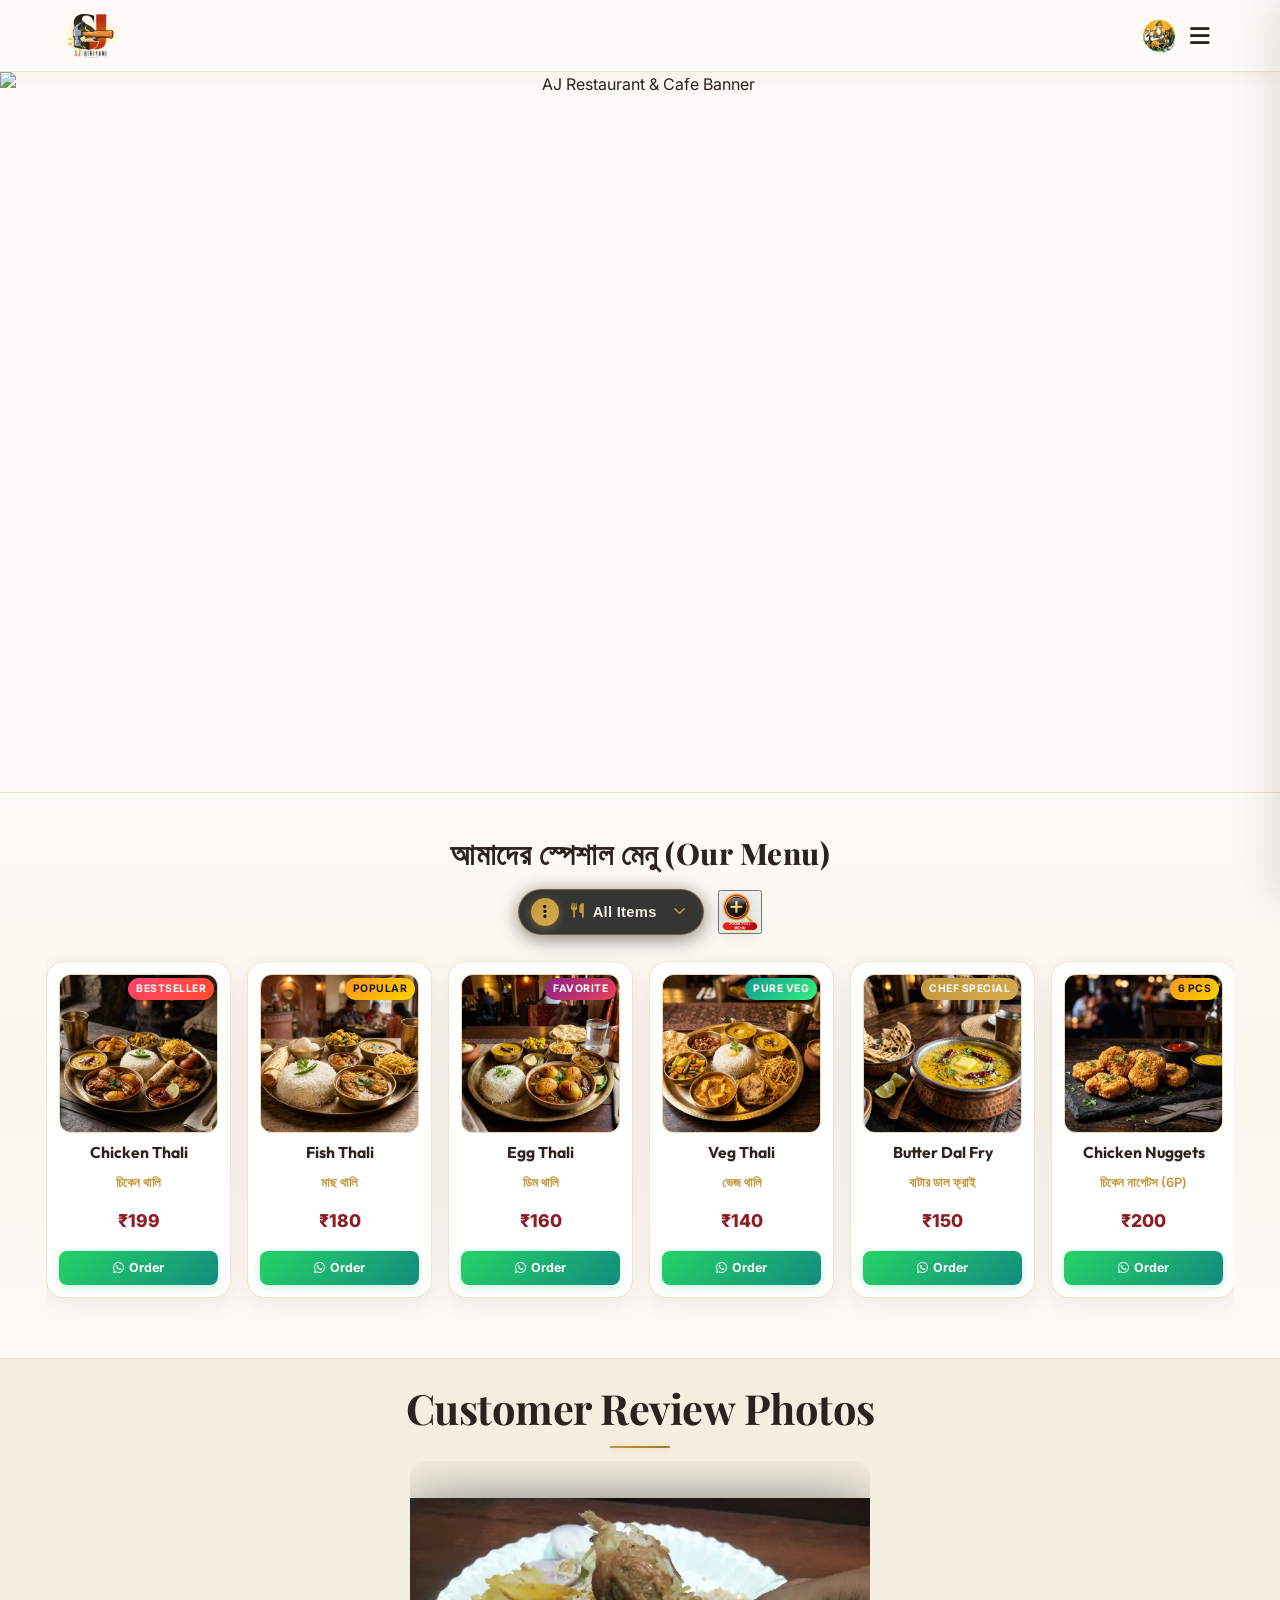
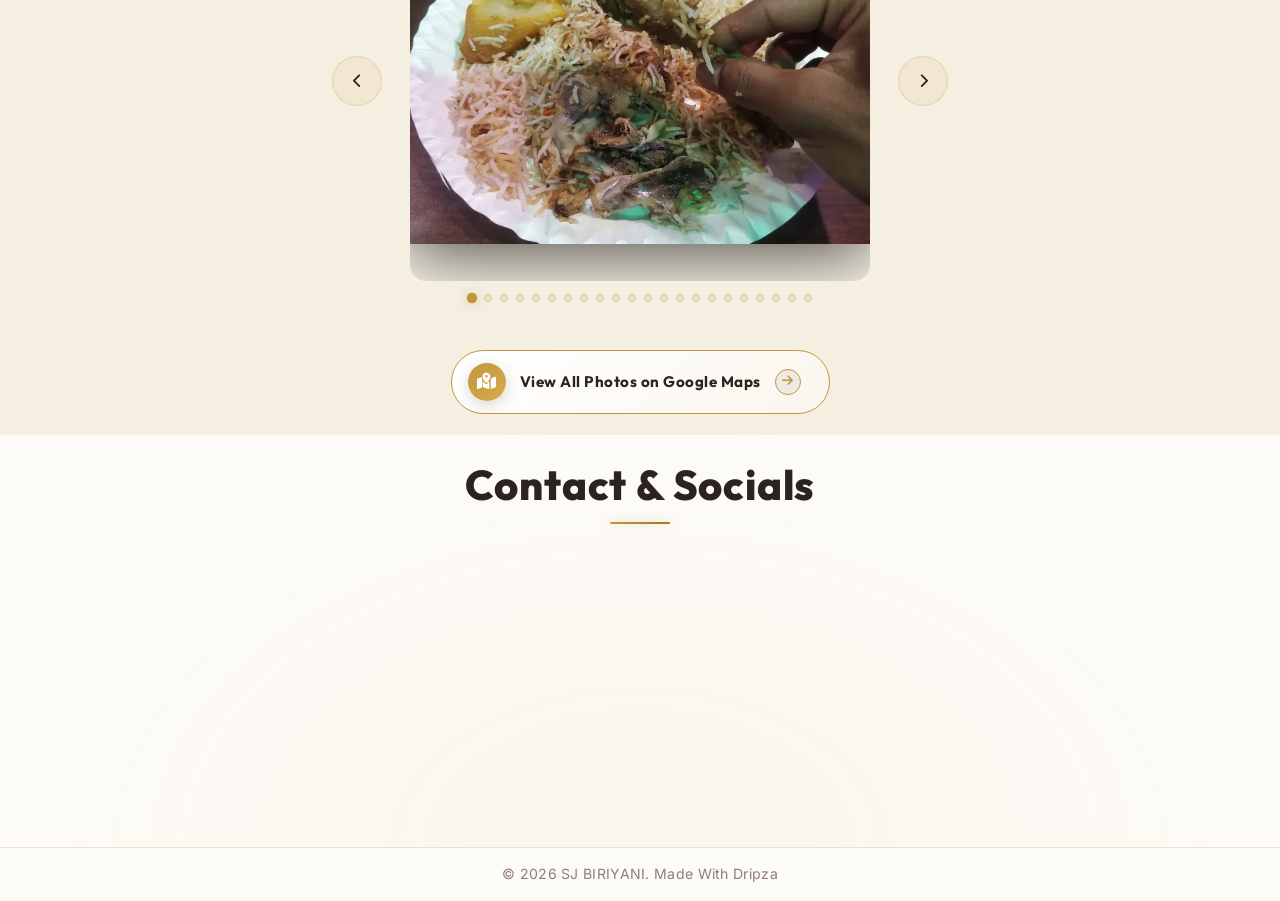
==== index.html @ 5debd591 "Add clear search button in menu popup" ====
﻿<!DOCTYPE html>
<html lang="bn">
<head>
    <meta charset="UTF-8">
    <meta name="viewport" content="width=device-width, initial-scale=1.0">
    <title>SJ BIRIYANI</title>
    <link rel="icon" type="image/png" href="assets/sj_biriyani_logo.webp">
    <link href="https://fonts.googleapis.com/css2?family=Playfair+Display:wght@400;600;700;800&family=Outfit:wght@300;400;600;800&family=Inter:wght@300;400;500;600&display=swap" rel="stylesheet">
    <link rel="stylesheet" href="https://cdnjs.cloudflare.com/ajax/libs/font-awesome/6.4.0/css/all.min.css">
    <link rel="stylesheet" href="styles.css?v=1.4">
</head>
<body class="no-scroll">
    <!-- Preloader Screen -->
    <div id="preloader">
        <div class="preloader-content">
            <h1 class="preloader-title">Welcome to <br><span class="highlight">SJ BIRIYANI</span></h1>
            <div class="preloader-loader">
                <div class="loader-bar"></div>
            </div>
        </div>
    </div>
    <!-- Navbar -->
    <nav class="navbar">
        <div class="logo-container">
            <img src="assets/sj_biriyani_logo.webp" alt="SJ BIRIYANI Logo" class="logo-brand-img">
            <div class="logo-text-wrapper">
                <span class="animated-football-header" title="Ganesh Chaturthi Special">
                    <img src="assets/ganesh_run_icon.webp" alt="Ganesh Run Icon" style="object-fit: contain; filter: drop-shadow(0 0 5px rgba(255, 215, 0, 0.6));">
                </span>
                <span class="logo-text">SJ BIRIYANI</span>
            </div>
        </div>
        <span class="rath-yatra-header-text">শুভ বিশ্বকর্মা পূজা!</span>
        <ul class="nav-links">
            <li><a href="#home">Home</a></li>
            <li><a href="#menu">Menu</a></li>
            <li><a href="#reviews">Reviews</a></li>
            <li><a href="#contact">Contact</a></li>
        </ul>
        <div class="navbar-actions">
            <!-- Rakhi Purnima Button for Poster -->
            <button class="fifa-btn" id="open-promo-modal-direct-btn" title="Show Ganesh Chaturthi Special Poster">
                <div class="fifa-container">
                    <div class="fifa-magic-ring"></div>
                    <img src="assets/ganesh_icon.webp" alt="Ganesh Special" class="fifa-svg" style="object-fit: contain;">
                </div>
            </button>
            
            <div class="hamburger">
                <i class="fas fa-bars"></i>
            </div>
        </div>
    </nav>

    <!-- Hero Section -->
    <section id="home" class="hero">
        <div class="hero-bg banner-box">
            <img src="assets/aj_restaurant_banner_1.webp" alt="AJ Restaurant & Cafe Banner" class="active">
            <img src="assets/sj_biriyani_banner.webp" alt="SJ BIRIYANI Banner">
            <div class="overlay"></div>
        </div>
        <!-- Click/Hover Zones for Banner Control -->
        <div class="hero-nav-zone left-zone" title="Previous Image"></div>
        <div class="hero-nav-zone right-zone" title="Next Image"></div>
    </section>

                <!-- Digital Restaurant Menu Section -->
    <section id="menu" class="main-menu-section">
        <div class="menu-header-wrapper">
            <div class="menu-eyebrow-container">
                <span class="menu-eyebrow">আমাদের স্পেশাল মেনু (Our Menu)</span>
            </div>
        </div>

        <!-- Menu Category Filter Tabs -->
                <!-- Menu Category Filter Dropdown (Three-Dot Filter Menu) -->
        <!-- Menu Filter and Zoom Controls Row -->
        <div class="menu-filter-controls-row">
            <div class="menu-filter-dropdown-wrapper" id="main-menu-filter-dropdown-wrapper">
            <button type="button" class="menu-filter-dots-btn" id="main-menu-filter-dots-btn" aria-expanded="false" aria-haspopup="true" title="Filter Menu">
                <span class="three-dots-icon-box">
                    <i class="fas fa-ellipsis-v"></i>
                </span>
                <span class="current-filter-label" id="main-current-filter-label">
                    <i class="fas fa-utensils"></i>
                    <span>All Items</span>
                </span>
                <i class="fas fa-chevron-down filter-dropdown-arrow"></i>
            </button>

            <!-- Dropdown List of Category Filter Options -->
            <div class="menu-filter-dropdown-menu" id="main-menu-filter-dropdown-menu">
                <div class="menu-filter-dropdown-header">
                    <span><i class="fas fa-filter"></i> Filter Category</span>
                </div>
                <div class="menu-filter-dropdown-list">
                    <button type="button" class="menu-tab-btn active" data-category="all">
                        <span class="tab-btn-content">
                            <i class="fas fa-utensils tab-icon"></i>
                            <span class="tab-title">All Items</span>
                        </span>
                        <i class="fas fa-check active-indicator-icon"></i>
                    </button>
                    <button type="button" class="menu-tab-btn" data-category="thali">
                        <span class="tab-btn-content">
                            <i class="fas fa-bowl-rice tab-icon"></i>
                            <span class="tab-title">Bengali Thali</span>
                        </span>
                        <i class="fas fa-check active-indicator-icon"></i>
                    </button>
                    <button type="button" class="menu-tab-btn" data-category="snacks">
                        <span class="tab-btn-content">
                            <i class="fas fa-burger tab-icon"></i>
                            <span class="tab-title">Breakfast & Snacks</span>
                        </span>
                        <i class="fas fa-check active-indicator-icon"></i>
                    </button>
                    <button type="button" class="menu-tab-btn" data-category="beverages">
                        <span class="tab-btn-content">
                            <i class="fas fa-mug-hot tab-icon"></i>
                            <span class="tab-title">Tea & Coffee</span>
                        </span>
                        <i class="fas fa-check active-indicator-icon"></i>
                    </button>
                    <button type="button" class="menu-tab-btn" data-category="extras">
                        <span class="tab-btn-content">
                            <i class="fas fa-plate-wheat tab-icon"></i>
                            <span class="tab-title">Sides & Extras</span>
                        </span>
                        <i class="fas fa-check active-indicator-icon"></i>
                    </button>
                </div>
            </div>
        </div>

            <!-- Zoom Full Menu Button on Right Side of Filter -->
            <button type="button" class="menu-zoom-img-btn" id="open-full-menu-modal-btn" title="Open Complete Menu Card (সম্পূর্ণ মেনু)">
                    <img src="assets/zoom_full_menu_icon.webp" alt="Zoom Full Menu" class="zoom-full-menu-img">
                </button>
        </div>
        

        <!-- Menu Cards Horizontal Side-Scroll Wrapper -->
        <div class="main-menu-scroll-wrapper">
            <div class="main-menu-scroll-track" id="main-restaurant-menu-scroll">
                
                <!-- 1. Chicken Thali -->
                <div class="food-menu-card" data-category="thali">
                    <div class="food-card-badge bestseller">Bestseller</div>
                    <div class="food-card-img-box">
                        <img src="assets/menu_chicken_thali.webp" alt="Chicken Thali" loading="lazy">
                    </div>
                    <div class="food-card-body">
                        <h3 class="food-title">Chicken Thali</h3>
                        <span class="bengali-title">চিকেন থালি</span>
                        <span class="food-price">₹199</span>
                        <a href="https://wa.me/916295614994?text=Hi%20SJ%20BIRIYANI,%20I%20want%20to%20order%20Chicken%20Thali%20(₹199)" target="_blank" class="food-order-btn">
                            <i class="fab fa-whatsapp"></i> Order
                        </a>
                    </div>
                </div>

                <!-- 2. Fish Thali -->
                <div class="food-menu-card" data-category="thali">
                    <div class="food-card-badge popular">Popular</div>
                    <div class="food-card-img-box">
                        <img src="assets/menu_fish_thali.webp" alt="Fish Thali" loading="lazy">
                    </div>
                    <div class="food-card-body">
                        <h3 class="food-title">Fish Thali</h3>
                        <span class="bengali-title">মাছ থালি</span>
                        <span class="food-price">₹180</span>
                        <a href="https://wa.me/916295614994?text=Hi%20SJ%20BIRIYANI,%20I%20want%20to%20order%20Fish%20Thali%20(₹180)" target="_blank" class="food-order-btn">
                            <i class="fab fa-whatsapp"></i> Order
                        </a>
                    </div>
                </div>

                <!-- 3. Egg Thali -->
                <div class="food-menu-card" data-category="thali">
                    <div class="food-card-badge special">Favorite</div>
                    <div class="food-card-img-box">
                        <img src="assets/menu_egg_thali.webp" alt="Egg Thali" loading="lazy">
                    </div>
                    <div class="food-card-body">
                        <h3 class="food-title">Egg Thali</h3>
                        <span class="bengali-title">ডিম থালি</span>
                        <span class="food-price">₹160</span>
                        <a href="https://wa.me/916295614994?text=Hi%20SJ%20BIRIYANI,%20I%20want%20to%20order%20Egg%20Thali%20(₹160)" target="_blank" class="food-order-btn">
                            <i class="fab fa-whatsapp"></i> Order
                        </a>
                    </div>
                </div>

                <!-- 4. Veg Thali -->
                <div class="food-menu-card" data-category="thali">
                    <div class="food-card-badge pure-veg">Pure Veg</div>
                    <div class="food-card-img-box">
                        <img src="assets/menu_veg_thali.webp" alt="Veg Thali" loading="lazy">
                    </div>
                    <div class="food-card-body">
                        <h3 class="food-title">Veg Thali</h3>
                        <span class="bengali-title">ভেজ থালি</span>
                        <span class="food-price">₹140</span>
                        <a href="https://wa.me/916295614994?text=Hi%20SJ%20BIRIYANI,%20I%20want%20to%20order%20Veg%20Thali%20(₹140)" target="_blank" class="food-order-btn">
                            <i class="fab fa-whatsapp"></i> Order
                        </a>
                    </div>
                </div>

                <!-- 5. Butter Dal Fry -->
                <div class="food-menu-card" data-category="extras">
                    <div class="food-card-badge chef">Chef Special</div>
                    <div class="food-card-img-box">
                        <img src="assets/menu_butter_dal_fry.webp" alt="Butter Dal Fry" loading="lazy">
                    </div>
                    <div class="food-card-body">
                        <h3 class="food-title">Butter Dal Fry</h3>
                        <span class="bengali-title">বাটার ডাল ফ্রাই</span>
                        <span class="food-price">₹150</span>
                        <a href="https://wa.me/916295614994?text=Hi%20SJ%20BIRIYANI,%20I%20want%20to%20order%20Butter%20Dal%20Fry%20(₹150)" target="_blank" class="food-order-btn">
                            <i class="fab fa-whatsapp"></i> Order
                        </a>
                    </div>
                </div>

                <!-- 6. Chicken Nuggets -->
                <div class="food-menu-card" data-category="snacks">
                    <div class="food-card-badge popular">6 Pcs</div>
                    <div class="food-card-img-box">
                        <img src="assets/menu_chicken_nuggets.webp" alt="Chicken Nuggets" loading="lazy">
                    </div>
                    <div class="food-card-body">
                        <h3 class="food-title">Chicken Nuggets</h3>
                        <span class="bengali-title">চিকেন নাগেটস (6P)</span>
                        <span class="food-price">₹200</span>
                        <a href="https://wa.me/916295614994?text=Hi%20SJ%20BIRIYANI,%20I%20want%20to%20order%20Chicken%20Nuggets%20(₹200)" target="_blank" class="food-order-btn">
                            <i class="fab fa-whatsapp"></i> Order
                        </a>
                    </div>
                </div>

                <!-- 7. Aloo Tikki -->
                <div class="food-menu-card" data-category="snacks">
                    <div class="food-card-badge pure-veg">Big Size</div>
                    <div class="food-card-img-box">
                        <img src="assets/menu_aloo_tikki.webp" alt="Aloo Tikki Big Size" loading="lazy">
                    </div>
                    <div class="food-card-body">
                        <h3 class="food-title">Aloo Tikki 6P</h3>
                        <span class="bengali-title">আলু টিক্কি (6P)</span>
                        <span class="food-price">₹180</span>
                        <a href="https://wa.me/916295614994?text=Hi%20SJ%20BIRIYANI,%20I%20want%20to%20order%20Aloo%20Tikki%20(₹180)" target="_blank" class="food-order-btn">
                            <i class="fab fa-whatsapp"></i> Order
                        </a>
                    </div>
                </div>

                <!-- 8. Egg Maggie -->
                <div class="food-menu-card" data-category="snacks">
                    <div class="food-card-badge popular">Hot</div>
                    <div class="food-card-img-box">
                        <img src="assets/menu_egg_maggie.webp" alt="Egg Maggie" loading="lazy">
                    </div>
                    <div class="food-card-body">
                        <h3 class="food-title">Egg Maggie</h3>
                        <span class="bengali-title">এগ ম্যাগি</span>
                        <span class="food-price">₹80</span>
                        <a href="https://wa.me/916295614994?text=Hi%20SJ%20BIRIYANI,%20I%20want%20to%20order%20Egg%20Maggie%20(₹80)" target="_blank" class="food-order-btn">
                            <i class="fab fa-whatsapp"></i> Order
                        </a>
                    </div>
                </div>

                <!-- 9. Veg Maggie -->
                <div class="food-menu-card" data-category="snacks">
                    <div class="food-card-badge pure-veg">Veg</div>
                    <div class="food-card-img-box">
                        <img src="assets/menu_egg_maggie.webp" alt="Veg Maggie" loading="lazy">
                    </div>
                    <div class="food-card-body">
                        <h3 class="food-title">Veg Maggie</h3>
                        <span class="bengali-title">ভেজ ম্যাগি</span>
                        <span class="food-price">₹60</span>
                        <a href="https://wa.me/916295614994?text=Hi%20SJ%20BIRIYANI,%20I%20want%20to%20order%20Veg%20Maggie%20(₹60)" target="_blank" class="food-order-btn">
                            <i class="fab fa-whatsapp"></i> Order
                        </a>
                    </div>
                </div>

                <!-- 10. Bread Omelette -->
                <div class="food-menu-card" data-category="snacks">
                    <div class="food-card-badge special">Breakfast</div>
                    <div class="food-card-img-box">
                        <img src="assets/menu6.webp" alt="Bread Omelette Jam Butter" loading="lazy">
                    </div>
                    <div class="food-card-body">
                        <h3 class="food-title">Bread Omelette</h3>
                        <span class="bengali-title">ব্রেড ওমলেট / জ্যাম</span>
                        <span class="food-price">₹60</span>
                        <a href="https://wa.me/916295614994?text=Hi%20SJ%20BIRIYANI,%20I%20want%20to%20order%20Bread%20Omelette%20(₹60)" target="_blank" class="food-order-btn">
                            <i class="fab fa-whatsapp"></i> Order
                        </a>
                    </div>
                </div>

                <!-- 11. Chai & Coffee -->
                <div class="food-menu-card" data-category="beverages">
                    <div class="food-card-badge special">Hot</div>
                    <div class="food-card-img-box">
                        <img src="assets/menu_tea_coffee.webp" alt="Coffee" loading="lazy">
                    </div>
                    <div class="food-card-body">
                        <h3 class="food-title">Milk / Black Coffee</h3>
                        <span class="bengali-title">কফি (Min 2 Cup)</span>
                        <span class="food-price">₹50</span>
                        <a href="https://wa.me/916295614994?text=Hi%20SJ%20BIRIYANI,%20I%20want%20to%20order%20Coffee" target="_blank" class="food-order-btn">
                            <i class="fab fa-whatsapp"></i> Order
                        </a>
                    </div>
                </div>

                <!-- 12. Milk / Black Tea -->
                <div class="food-menu-card" data-category="beverages">
                    <div class="food-card-badge bestseller">Chai</div>
                    <div class="food-card-img-box">
                        <img src="assets/menu_tea_coffee.webp" alt="Tea" loading="lazy">
                    </div>
                    <div class="food-card-body">
                        <h3 class="food-title">Black / Milk Tea</h3>
                        <span class="bengali-title">চা (Min 2 Cup)</span>
                        <span class="food-price">₹25</span>
                        <a href="https://wa.me/916295614994?text=Hi%20SJ%20BIRIYANI,%20I%20want%20to%20order%20Tea" target="_blank" class="food-order-btn">
                            <i class="fab fa-whatsapp"></i> Order
                        </a>
                    </div>
                </div>

                <!-- 13. Green Tea -->
                <div class="food-menu-card" data-category="beverages">
                    <div class="food-card-badge pure-veg">Healthy</div>
                    <div class="food-card-img-box">
                        <img src="assets/menu_tea_coffee.webp" alt="Green Tea" loading="lazy">
                    </div>
                    <div class="food-card-body">
                        <h3 class="food-title">Green Tea</h3>
                        <span class="bengali-title">গ্রিন টি (Min 2 Cup)</span>
                        <span class="food-price">₹40</span>
                        <a href="https://wa.me/916295614994?text=Hi%20SJ%20BIRIYANI,%20I%20want%20to%20order%20Green%20Tea" target="_blank" class="food-order-btn">
                            <i class="fab fa-whatsapp"></i> Order
                        </a>
                    </div>
                </div>

                <!-- 14. Extra Chicken 4P -->
                <div class="food-menu-card" data-category="extras">
                    <div class="food-card-badge popular">4 Pcs</div>
                    <div class="food-card-img-box">
                        <img src="assets/menu_chicken_thali.webp" alt="Extra Chicken" loading="lazy">
                    </div>
                    <div class="food-card-body">
                        <h3 class="food-title">Extra Chicken (4P)</h3>
                        <span class="bengali-title">চিকেন কারি (4P)</span>
                        <span class="food-price">₹180</span>
                        <a href="https://wa.me/916295614994?text=Hi%20SJ%20BIRIYANI,%20I%20want%20to%20order%20Extra%20Chicken%204P%20(₹180)" target="_blank" class="food-order-btn">
                            <i class="fab fa-whatsapp"></i> Order
                        </a>
                    </div>
                </div>

                <!-- 15. Extra Mutton 1P -->
                <div class="food-menu-card" data-category="extras">
                    <div class="food-card-badge special">Special</div>
                    <div class="food-card-img-box">
                        <img src="assets/menu3.webp" alt="Extra Mutton" loading="lazy">
                    </div>
                    <div class="food-card-body">
                        <h3 class="food-title">Extra Mutton (1P)</h3>
                        <span class="bengali-title">মটন (স্পেশাল অর্ডার)</span>
                        <span class="food-price">₹80</span>
                        <a href="https://wa.me/916295614994?text=Hi%20SJ%20BIRIYANI,%20I%20want%20to%20order%20Extra%20Mutton%20(₹80)" target="_blank" class="food-order-btn">
                            <i class="fab fa-whatsapp"></i> Order
                        </a>
                    </div>
                </div>

                <!-- 16. Extra Fish 1P -->
                <div class="food-menu-card" data-category="extras">
                    <div class="food-card-badge popular">1 Pc</div>
                    <div class="food-card-img-box">
                        <img src="assets/menu_fish_thali.webp" alt="Extra Fish" loading="lazy">
                    </div>
                    <div class="food-card-body">
                        <h3 class="food-title">Extra Fish (1P)</h3>
                        <span class="bengali-title">মাছ ১ পিস</span>
                        <span class="food-price">₹80</span>
                        <a href="https://wa.me/916295614994?text=Hi%20SJ%20BIRIYANI,%20I%20want%20to%20order%20Extra%20Fish%20(₹80)" target="_blank" class="food-order-btn">
                            <i class="fab fa-whatsapp"></i> Order
                        </a>
                    </div>
                </div>

                <!-- 17. Green Salad -->
                <div class="food-menu-card" data-category="extras">
                    <div class="food-card-badge pure-veg">Fresh</div>
                    <div class="food-card-img-box">
                        <img src="assets/menu_veg_thali.webp" alt="Green Salad" loading="lazy">
                    </div>
                    <div class="food-card-body">
                        <h3 class="food-title">Green Salad</h3>
                        <span class="bengali-title">গ্রিন স্যালাড</span>
                        <span class="food-price">₹100</span>
                        <a href="https://wa.me/916295614994?text=Hi%20SJ%20BIRIYANI,%20I%20want%20to%20order%20Green%20Salad%20(₹100)" target="_blank" class="food-order-btn">
                            <i class="fab fa-whatsapp"></i> Order
                        </a>
                    </div>
                </div>

                <!-- 18. Extra Egg (2P) -->
                <div class="food-menu-card" data-category="extras">
                    <div class="food-card-badge special">2 Pcs</div>
                    <div class="food-card-img-box">
                        <img src="assets/menu_egg_thali.webp" alt="Extra Egg 2P" loading="lazy">
                    </div>
                    <div class="food-card-body">
                        <h3 class="food-title">Extra Egg (2P)</h3>
                        <span class="bengali-title">ডিম (২ পিস)</span>
                        <span class="food-price">₹50</span>
                        <a href="https://wa.me/916295614994?text=Hi%20SJ%20BIRIYANI,%20I%20want%20to%20order%20Extra%20Egg%202P%20(₹50)" target="_blank" class="food-order-btn">
                            <i class="fab fa-whatsapp"></i> Order
                        </a>
                    </div>
                </div>

                <!-- 19. Extra Rice -->
                <div class="food-menu-card" data-category="extras">
                    <div class="food-card-badge popular">1 Plate</div>
                    <div class="food-card-img-box">
                        <img src="assets/menu_veg_thali.webp" alt="Extra Rice" loading="lazy">
                    </div>
                    <div class="food-card-body">
                        <h3 class="food-title">Extra Rice</h3>
                        <span class="bengali-title">এক্সট্রা ভাত</span>
                        <span class="food-price">₹50</span>
                        <a href="https://wa.me/916295614994?text=Hi%20SJ%20BIRIYANI,%20I%20want%20to%20order%20Extra%20Rice%20(₹50)" target="_blank" class="food-order-btn">
                            <i class="fab fa-whatsapp"></i> Order
                        </a>
                    </div>
                </div>

                <!-- 20. Extra Misti / Papad / Roti -->
                <div class="food-menu-card" data-category="extras">
                    <div class="food-card-badge pure-veg">Per Pc</div>
                    <div class="food-card-img-box">
                        <img src="assets/menu2.webp" alt="Extra Misti Papad Roti" loading="lazy">
                    </div>
                    <div class="food-card-body">
                        <h3 class="food-title">Extra Misti / Papad / Roti</h3>
                        <span class="bengali-title">মিষ্টি / পাঁপড় / রুটি</span>
                        <span class="food-price">₹10</span>
                        <a href="https://wa.me/916295614994?text=Hi%20SJ%20BIRIYANI,%20I%20want%20to%20order%20Extra%20Misti%20Papad%20Roti%20(₹10)" target="_blank" class="food-order-btn">
                            <i class="fab fa-whatsapp"></i> Order
                        </a>
                    </div>
                </div>

                <!-- 21. Extra Sabji / Dal / Vaji -->
                <div class="food-menu-card" data-category="extras">
                    <div class="food-card-badge pure-veg">Side Bowl</div>
                    <div class="food-card-img-box">
                        <img src="assets/menu_butter_dal_fry.webp" alt="Extra Sabji Dal Vaji" loading="lazy">
                    </div>
                    <div class="food-card-body">
                        <h3 class="food-title">Extra Sabji / Dal / Vaji</h3>
                        <span class="bengali-title">সবজি / ডাল / ভাজি</span>
                        <span class="food-price">₹30</span>
                        <a href="https://wa.me/916295614994?text=Hi%20SJ%20BIRIYANI,%20I%20want%20to%20order%20Extra%20Sabji%20Dal%20Vaji%20(₹30)" target="_blank" class="food-order-btn">
                            <i class="fab fa-whatsapp"></i> Order
                        </a>
                    </div>
                </div>

                <!-- 18. Water Bottle -->
                <div class="food-menu-card" data-category="beverages">
                    <div class="food-card-badge pure-veg">Mineral</div>
                    <div class="food-card-img-box">
                        <img src="assets/menu5.webp" alt="Water Bottle" loading="lazy">
                    </div>
                    <div class="food-card-body">
                        <h3 class="food-title">Water Bottle</h3>
                        <span class="bengali-title">জল 1L / 2L</span>
                        <span class="food-price">₹20 / ₹30</span>
                        <a href="https://wa.me/916295614994?text=Hi%20SJ%20BIRIYANI,%20I%20want%20to%20order%20Water%20Bottle" target="_blank" class="food-order-btn">
                            <i class="fab fa-whatsapp"></i> Order
                        </a>
                    </div>
                </div>

            </div>
        </div>
    </section>

    <!-- Reviews Section (Photo Gallery) -->
    <section id="reviews" class="reviews-section">
        <h2 class="section-title">Customer Review Photos</h2>
        <div class="reviews-slider-container">
            <div class="reviews-slider">
                <div class="review-slide active">
                    <img src="assets/review_1.webp" alt="Customer Review 1">
                </div>
                <div class="review-slide">
                    <img src="assets/review_2.webp" alt="Customer Review 2">
                </div>
                <div class="review-slide">
                    <img src="assets/review_3.webp" alt="Customer Review 3">
                </div>
                <div class="review-slide">
                    <img src="assets/review_4.webp" alt="Customer Review 4">
                </div>
                <div class="review-slide">
                    <img src="assets/review_5.webp" alt="Customer Review 5">
                </div>
                <div class="review-slide">
                    <img src="assets/review_6.webp" alt="Customer Review 6">
                </div>
                <div class="review-slide">
                    <img src="assets/review_7.webp" alt="Customer Review 7">
                </div>
                <div class="review-slide">
                    <img src="assets/review_8.webp" alt="Customer Review 8">
                </div>
                <div class="review-slide">
                    <img src="assets/review_9.webp" alt="Customer Review 9">
                </div>
                <div class="review-slide">
                    <img src="assets/review_10.webp" alt="Customer Review 10">
                </div>
                <div class="review-slide">
                    <img src="assets/review_11.webp" alt="Customer Review 11">
                </div>
                <div class="review-slide">
                    <img src="assets/review_12.webp" alt="Customer Review 12">
                </div>
                <div class="review-slide">
                    <img src="assets/review_13.webp" alt="Customer Review 13">
                </div>
                <div class="review-slide">
                    <img src="assets/review_14.webp" alt="Customer Review 14">
                </div>
                <div class="review-slide">
                    <img src="assets/review_15.webp" alt="Customer Review 15">
                </div>
                <div class="review-slide">
                    <img src="assets/review_16.webp" alt="Customer Review 16">
                </div>
                <div class="review-slide">
                    <img src="assets/review_17.webp" alt="Customer Review 17">
                </div>
                <div class="review-slide">
                    <img src="assets/review_18.webp" alt="Customer Review 18">
                </div>
                <div class="review-slide">
                    <img src="assets/review_19.webp" alt="Customer Review 19">
                </div>
                <div class="review-slide">
                    <img src="assets/review_20.webp" alt="Customer Review 20">
                </div>
                <div class="review-slide">
                    <img src="assets/review_21.webp" alt="Customer Review 21">
                </div>
                <div class="review-slide">
                    <img src="assets/review_22.webp" alt="Customer Review 22">
                </div>
            </div>
            
            <!-- Slider Controls -->
            <button class="slider-btn prev-btn"><i class="fas fa-chevron-left"></i></button>
            <button class="slider-btn next-btn"><i class="fas fa-chevron-right"></i></button>
            
            <!-- Slider Dots -->
            <div class="slider-dots">
                <span class="dot active" data-index="0"></span>
                <span class="dot" data-index="1"></span>
                <span class="dot" data-index="2"></span>
                <span class="dot" data-index="3"></span>
                <span class="dot" data-index="4"></span>
                <span class="dot" data-index="5"></span>
                <span class="dot" data-index="6"></span>
                <span class="dot" data-index="7"></span>
                <span class="dot" data-index="8"></span>
                <span class="dot" data-index="9"></span>
                <span class="dot" data-index="10"></span>
                <span class="dot" data-index="11"></span>
                <span class="dot" data-index="12"></span>
                <span class="dot" data-index="13"></span>
                <span class="dot" data-index="14"></span>
                <span class="dot" data-index="15"></span>
                <span class="dot" data-index="16"></span>
                <span class="dot" data-index="17"></span>
                <span class="dot" data-index="18"></span>
                <span class="dot" data-index="19"></span>
                <span class="dot" data-index="20"></span>
                <span class="dot" data-index="21"></span>
            </div>
        </div>
        <div style="text-align: center; margin-top: 3rem;">
            <div class="reviews-cta-wrapper">
            <a href="https://maps.app.goo.gl/hXQW3horXXPw9kSD6" target="_blank" class="modern-maps-btn" title="Open Google Maps Gallery">
                <span class="maps-icon-badge"><i class="fas fa-map-marked-alt"></i></span>
                <span class="maps-btn-text">View All Photos on Google Maps</span>
                <span class="maps-arrow-circle"><i class="fas fa-arrow-right"></i></span>
            </a>
        </div>
        </div>
    </section>

    <!-- Contact & Footer -->
    <section id="contact" class="contact-section">
        <h2 class="section-title">Contact & Socials</h2>
        <div class="contact-container glassmorphism">
            <div class="contact-info">
                <h2>Visit Us</h2>
                <div class="info-item">
                    <a href="https://maps.app.goo.gl/NdGUr3yGeBXCYuKR6" target="_blank" style="color: inherit; text-decoration: none; display: flex; align-items: center; gap: 15px;">
                        <i class="fas fa-map-marker-alt"></i>
                        <p>Buroshib Tala Rd, Nabadwip, West Bengal 741302</p>
                    </a>
                </div>
                <div class="info-item">
                    <a href="tel:+916295614994" style="color: inherit; text-decoration: none; display: flex; align-items: center; gap: 15px; width: 100%;">
                        <i class="fas fa-phone-alt"></i>
                        <p>+91 6295614994</p>
                    </a>
                </div>
                <div class="info-item">
                    <a href="mailto:hello@sjbiriyani.com" style="color: inherit; text-decoration: none; display: flex; align-items: center; gap: 15px; width: 100%;">
                        <i class="fas fa-envelope"></i>
                        <p>hello@sjbiriyani.com</p>
                    </a>
                </div>
            </div>
            <div class="social-links">
                <h2>Follow Us</h2>
                <div class="social-icons">
                    <a href="#" class="social-icon"><i class="fab fa-instagram"></i></a>
                    <a href="#" class="social-icon"><i class="fab fa-facebook-f"></i></a>
                    <a href="#" class="social-icon"><i class="fab fa-youtube"></i></a>
                    <a href="https://wa.me/916295614994" target="_blank" class="social-icon"><i class="fab fa-whatsapp"></i></a>
                    <a href="https://maps.app.goo.gl/NdGUr3yGeBXCYuKR6" target="_blank" class="social-icon"><i class="fas fa-map-marker-alt"></i></a>
                </div>
            </div>
        </div>
    </section>

    <footer>
        <p>&copy; 2026 SJ BIRIYANI. Made With Dripza</p>
    </footer>



    <!-- Full Menu Interactive Modal -->
    <div class="full-menu-modal" id="full-menu-modal" aria-hidden="true">
        <div class="full-menu-modal-overlay" id="full-menu-modal-overlay"></div>
        <div class="full-menu-modal-container">
            <!-- Modal Sticky Top Header Container (Header + Hero Title + Search + Category Tabs) -->
            <div class="full-menu-modal-top-section">
                <!-- Modal Header -->
                <div class="full-menu-modal-header">
                    <div class="full-menu-modal-header-left">
                        <button class="menu-modal-close-btn" id="close-full-menu-modal-btn" aria-label="Close Full Menu">
                            <i class="fas fa-arrow-left"></i> <span>Back</span>
                        </button>
                        <div class="full-menu-modal-title">
                            SJ BIRIYANI
                        </div>
                    </div>
                    <div class="full-menu-modal-header-right">
                        <a href="#modal-order-timings" class="menu-modal-timing-btn" id="modal-timing-btn" title="Order Timings">
                            <i class="fas fa-clock"></i> <span>Timings</span>
                        </a>
                        <a href="tel:916295614994" class="menu-modal-call-btn">
                            <i class="fas fa-phone-alt"></i> <span>916295614994</span>
                        </a>
                        <button class="menu-modal-close-icon-btn" id="close-full-menu-icon-btn" aria-label="Close">
                            <i class="fas fa-times"></i>
                        </button>
                    </div>
                </div>

                <!-- Modal Hero Header -->
                <div class="full-menu-hero">
                    <h1>Complete Menu Card <span class="bengali-heading">আমাদের সম্পূর্ণ ডিজিটাল মেনু</span></h1>
                </div>

                <!-- Search Bar & Category Filter Tabs -->
                <div class="menu-control-bar">
                    

                    <!-- Modal Category Filter Dropdown (Three-Dot Filter Menu) -->
                    <div class="menu-filter-dropdown-wrapper" id="modal-menu-filter-dropdown-wrapper">
            <button type="button" class="menu-filter-dots-btn" id="modal-menu-filter-dots-btn" aria-expanded="false" aria-haspopup="true" title="Filter Menu">
                <span class="three-dots-icon-box">
                    <i class="fas fa-ellipsis-v"></i>
                </span>
                <span class="current-filter-label" id="modal-current-filter-label">
                    <i class="fas fa-utensils"></i>
                    <span>All Items</span>
                </span>
                <i class="fas fa-chevron-down filter-dropdown-arrow"></i>
            </button>

            <!-- Dropdown List of Category Filter Options -->
            <div class="menu-filter-dropdown-menu" id="modal-menu-filter-dropdown-menu">
                <div class="menu-filter-dropdown-header">
                    <span><i class="fas fa-filter"></i> Filter Category</span>
                </div>
                <div class="menu-filter-dropdown-list">
                    <button type="button" class="menu-tab-btn active" data-category="all">
                        <span class="tab-btn-content">
                            <i class="fas fa-utensils tab-icon"></i>
                            <span class="tab-title">All Items</span>
                        </span>
                        <i class="fas fa-check active-indicator-icon"></i>
                    </button>
                    <button type="button" class="menu-tab-btn" data-category="thali">
                        <span class="tab-btn-content">
                            <i class="fas fa-bowl-rice tab-icon"></i>
                            <span class="tab-title">Bengali Thali</span>
                        </span>
                        <i class="fas fa-check active-indicator-icon"></i>
                    </button>
                    <button type="button" class="menu-tab-btn" data-category="snacks">
                        <span class="tab-btn-content">
                            <i class="fas fa-burger tab-icon"></i>
                            <span class="tab-title">Breakfast & Snacks</span>
                        </span>
                        <i class="fas fa-check active-indicator-icon"></i>
                    </button>
                    <button type="button" class="menu-tab-btn" data-category="beverages">
                        <span class="tab-btn-content">
                            <i class="fas fa-mug-hot tab-icon"></i>
                            <span class="tab-title">Tea & Coffee</span>
                        </span>
                        <i class="fas fa-check active-indicator-icon"></i>
                    </button>
                    <button type="button" class="menu-tab-btn" data-category="extras">
                        <span class="tab-btn-content">
                            <i class="fas fa-plate-wheat tab-icon"></i>
                            <span class="tab-title">Sides & Extras</span>
                        </span>
                        <i class="fas fa-check active-indicator-icon"></i>
                    </button>
                </div>
            </div>
                </div>

                    <div class="search-box-wrapper">
                        <i class="fas fa-search"></i>
                        <input type="text" id="modal-menu-search-input" placeholder="খাবারের নাম লিখে খুঁজুন (Search dishes...)" autocomplete="off">
                        <button type="button" id="modal-menu-search-clear" class="search-clear-btn" aria-label="Clear search" title="à¦®à§à¦›à§‡ à¦«à§‡à¦²à§à¦¨ (Clear)">
                            <i class="fas fa-times"></i>
                        </button>
                    </div>
            </div>
            </div>

            <div class="full-menu-modal-body">
                <!-- Complete Menu Card Grid -->
                <div class="compact-menu-grid-container">
                    <div class="compact-grid" id="modal-full-menu-grid">

                        <!-- 1. Chicken Thali -->
                        <div class="food-menu-card" data-category="thali" data-keywords="chicken thali murgi murgir mangsho rice dal sabji thali">
                            <div class="food-card-badge bestseller">Bestseller</div>
                            <div class="food-card-img-box">
                                <img src="assets/menu_chicken_thali.webp" alt="Chicken Thali" loading="lazy">
                            </div>
                            <div class="food-card-body">
                                <h3 class="food-title">Chicken Thali</h3>
                                <span class="bengali-title">চিকেন থালি</span>
                                <span class="food-price">₹199</span>
                                <a href="https://wa.me/916295614994?text=Hi%20SJ%20BIRIYANI,%20I%20want%20to%20order%20Chicken%20Thali%20(₹199)" target="_blank" class="food-order-btn">
                                    <i class="fab fa-whatsapp"></i> Order
                                </a>
                            </div>
                        </div>

                        <!-- 2. Fish Thali -->
                        <div class="food-menu-card" data-category="thali" data-keywords="fish thali macher thali mach jhol rui katla rice dal thali">
                            <div class="food-card-badge popular">Popular</div>
                            <div class="food-card-img-box">
                                <img src="assets/menu_fish_thali.webp" alt="Fish Thali" loading="lazy">
                            </div>
                            <div class="food-card-body">
                                <h3 class="food-title">Fish Thali</h3>
                                <span class="bengali-title">মাছ থালি</span>
                                <span class="food-price">₹180</span>
                                <a href="https://wa.me/916295614994?text=Hi%20SJ%20BIRIYANI,%20I%20want%20to%20order%20Fish%20Thali%20(₹180)" target="_blank" class="food-order-btn">
                                    <i class="fab fa-whatsapp"></i> Order
                                </a>
                            </div>
                        </div>

                        <!-- 3. Egg Thali -->
                        <div class="food-menu-card" data-category="thali" data-keywords="egg thali dimer thali dim kosha rice dal thali">
                            <div class="food-card-badge special">Favorite</div>
                            <div class="food-card-img-box">
                                <img src="assets/menu_egg_thali.webp" alt="Egg Thali" loading="lazy">
                            </div>
                            <div class="food-card-body">
                                <h3 class="food-title">Egg Thali</h3>
                                <span class="bengali-title">ডিম থালি</span>
                                <span class="food-price">₹160</span>
                                <a href="https://wa.me/916295614994?text=Hi%20SJ%20BIRIYANI,%20I%20want%20to%20order%20Egg%20Thali%20(₹160)" target="_blank" class="food-order-btn">
                                    <i class="fab fa-whatsapp"></i> Order
                                </a>
                            </div>
                        </div>

                        <!-- 4. Veg Thali -->
                        <div class="food-menu-card" data-category="thali" data-keywords="veg thali niramish thali paneer dal sabji rice mishti doi">
                            <div class="food-card-badge pure-veg">Pure Veg</div>
                            <div class="food-card-img-box">
                                <img src="assets/menu_veg_thali.webp" alt="Veg Thali" loading="lazy">
                            </div>
                            <div class="food-card-body">
                                <h3 class="food-title">Veg Thali</h3>
                                <span class="bengali-title">ভেজ থালি</span>
                                <span class="food-price">₹140</span>
                                <a href="https://wa.me/916295614994?text=Hi%20SJ%20BIRIYANI,%20I%20want%20to%20order%20Veg%20Thali%20(₹140)" target="_blank" class="food-order-btn">
                                    <i class="fab fa-whatsapp"></i> Order
                                </a>
                            </div>
                        </div>

                        <!-- 5. Butter Dal Fry -->
                        <div class="food-menu-card" data-category="extras" data-keywords="butter dal fry yellow dal tadka veg">
                            <div class="food-card-badge chef">Chef Special</div>
                            <div class="food-card-img-box">
                                <img src="assets/menu_butter_dal_fry.webp" alt="Butter Dal Fry" loading="lazy">
                            </div>
                            <div class="food-card-body">
                                <h3 class="food-title">Butter Dal Fry</h3>
                                <span class="bengali-title">বাটার ডাল ফ্রাই</span>
                                <span class="food-price">₹150</span>
                                <a href="https://wa.me/916295614994?text=Hi%20SJ%20BIRIYANI,%20I%20want%20to%20order%20Butter%20Dal%20Fry%20(₹150)" target="_blank" class="food-order-btn">
                                    <i class="fab fa-whatsapp"></i> Order
                                </a>
                            </div>
                        </div>

                        <!-- 6. Chicken Nuggets (6P) -->
                        <div class="food-menu-card" data-category="snacks" data-keywords="chicken nuggets 6p fried snacks non-veg">
                            <div class="food-card-badge popular">6 Pcs</div>
                            <div class="food-card-img-box">
                                <img src="assets/menu_chicken_nuggets.webp" alt="Chicken Nuggets" loading="lazy">
                            </div>
                            <div class="food-card-body">
                                <h3 class="food-title">Chicken Nuggets</h3>
                                <span class="bengali-title">চিকেন নাগেটস (6P)</span>
                                <span class="food-price">₹200</span>
                                <a href="https://wa.me/916295614994?text=Hi%20SJ%20BIRIYANI,%20I%20want%20to%20order%20Chicken%20Nuggets%20(₹200)" target="_blank" class="food-order-btn">
                                    <i class="fab fa-whatsapp"></i> Order
                                </a>
                            </div>
                        </div>

                        <!-- 7. Aloo Tikki Big Size (6P) -->
                        <div class="food-menu-card" data-category="snacks" data-keywords="aloo tikki potato cutlet snacks big size veg">
                            <div class="food-card-badge pure-veg">Big Size</div>
                            <div class="food-card-img-box">
                                <img src="assets/menu_aloo_tikki.webp" alt="Aloo Tikki Big Size" loading="lazy">
                            </div>
                            <div class="food-card-body">
                                <h3 class="food-title">Aloo Tikki 6P</h3>
                                <span class="bengali-title">আলু টিক্কি (6P)</span>
                                <span class="food-price">₹180</span>
                                <a href="https://wa.me/916295614994?text=Hi%20SJ%20BIRIYANI,%20I%20want%20to%20order%20Aloo%20Tikki%20(₹180)" target="_blank" class="food-order-btn">
                                    <i class="fab fa-whatsapp"></i> Order
                                </a>
                            </div>
                        </div>

                        <!-- 8. Egg Maggie -->
                        <div class="food-menu-card" data-category="snacks" data-keywords="egg maggie noodles masala snacks">
                            <div class="food-card-badge popular">Hot</div>
                            <div class="food-card-img-box">
                                <img src="assets/menu_egg_maggie.webp" alt="Egg Maggie" loading="lazy">
                            </div>
                            <div class="food-card-body">
                                <h3 class="food-title">Egg Maggie</h3>
                                <span class="bengali-title">এগ ম্যাগি</span>
                                <span class="food-price">₹80</span>
                                <a href="https://wa.me/916295614994?text=Hi%20SJ%20BIRIYANI,%20I%20want%20to%20order%20Egg%20Maggie%20(₹80)" target="_blank" class="food-order-btn">
                                    <i class="fab fa-whatsapp"></i> Order
                                </a>
                            </div>
                        </div>

                        <!-- 9. Veg Maggie -->
                        <div class="food-menu-card" data-category="snacks" data-keywords="veg maggie masala noodles snacks vegetarian">
                            <div class="food-card-badge pure-veg">Veg</div>
                            <div class="food-card-img-box">
                                <img src="assets/menu_egg_maggie.webp" alt="Veg Maggie" loading="lazy">
                            </div>
                            <div class="food-card-body">
                                <h3 class="food-title">Veg Maggie</h3>
                                <span class="bengali-title">ভেজ ম্যাগি</span>
                                <span class="food-price">₹60</span>
                                <a href="https://wa.me/916295614994?text=Hi%20SJ%20BIRIYANI,%20I%20want%20to%20order%20Veg%20Maggie%20(₹60)" target="_blank" class="food-order-btn">
                                    <i class="fab fa-whatsapp"></i> Order
                                </a>
                            </div>
                        </div>

                        <!-- 10. Bread Omelette / Jam / Butter -->
                        <div class="food-menu-card" data-category="snacks" data-keywords="bread omelette jam butter breakfast toast egg">
                            <div class="food-card-badge special">Breakfast</div>
                            <div class="food-card-img-box">
                                <img src="assets/menu6.webp" alt="Bread Omelette Jam Butter" loading="lazy">
                            </div>
                            <div class="food-card-body">
                                <h3 class="food-title">Bread Omelette</h3>
                                <span class="bengali-title">ব্রেড ওমলেট / জ্যাম</span>
                                <span class="food-price">₹60</span>
                                <a href="https://wa.me/916295614994?text=Hi%20SJ%20BIRIYANI,%20I%20want%20to%20order%20Bread%20Omelette%20(₹60)" target="_blank" class="food-order-btn">
                                    <i class="fab fa-whatsapp"></i> Order
                                </a>
                            </div>
                        </div>

                        <!-- 11. Milk / Black Coffee -->
                        <div class="food-menu-card" data-category="beverages" data-keywords="coffee milk coffee black coffee hot drink beverages espresso">
                            <div class="food-card-badge special">Hot</div>
                            <div class="food-card-img-box">
                                <img src="assets/menu_tea_coffee.webp" alt="Milk and Black Coffee" loading="lazy">
                            </div>
                            <div class="food-card-body">
                                <h3 class="food-title">Milk / Black Coffee</h3>
                                <span class="bengali-title">কফি (Min 2 Cup)</span>
                                <span class="food-price">₹50</span>
                                <a href="https://wa.me/916295614994?text=Hi%20SJ%20BIRIYANI,%20I%20want%20to%20order%20Coffee" target="_blank" class="food-order-btn">
                                    <i class="fab fa-whatsapp"></i> Order
                                </a>
                            </div>
                        </div>

                        <!-- 12. Black / Milk Tea -->
                        <div class="food-menu-card" data-category="beverages" data-keywords="tea chai milk tea black tea masala chai beverage">
                            <div class="food-card-badge bestseller">Chai</div>
                            <div class="food-card-img-box">
                                <img src="assets/menu_tea_coffee.webp" alt="Black and Milk Tea" loading="lazy">
                            </div>
                            <div class="food-card-body">
                                <h3 class="food-title">Black / Milk Tea</h3>
                                <span class="bengali-title">চা (Min 2 Cup)</span>
                                <span class="food-price">₹25</span>
                                <a href="https://wa.me/916295614994?text=Hi%20SJ%20BIRIYANI,%20I%20want%20to%20order%20Tea" target="_blank" class="food-order-btn">
                                    <i class="fab fa-whatsapp"></i> Order
                                </a>
                            </div>
                        </div>

                        <!-- 13. Green Tea -->
                        <div class="food-menu-card" data-category="beverages" data-keywords="green tea healthy detox hot beverage">
                            <div class="food-card-badge pure-veg">Healthy</div>
                            <div class="food-card-img-box">
                                <img src="assets/menu_tea_coffee.webp" alt="Green Tea" loading="lazy">
                            </div>
                            <div class="food-card-body">
                                <h3 class="food-title">Green Tea</h3>
                                <span class="bengali-title">গ্রিন টি (Min 2 Cup)</span>
                                <span class="food-price">₹40</span>
                                <a href="https://wa.me/916295614994?text=Hi%20SJ%20BIRIYANI,%20I%20want%20to%20order%20Green%20Tea" target="_blank" class="food-order-btn">
                                    <i class="fab fa-whatsapp"></i> Order
                                </a>
                            </div>
                        </div>

                        <!-- 14. Extra Chicken (4P) -->
                        <div class="food-menu-card" data-category="extras" data-keywords="extra chicken 4p murgir mangsho chicken curry side non-veg">
                            <div class="food-card-badge popular">4 Pcs</div>
                            <div class="food-card-img-box">
                                <img src="assets/menu_chicken_thali.webp" alt="Extra Chicken 4P" loading="lazy">
                            </div>
                            <div class="food-card-body">
                                <h3 class="food-title">Extra Chicken (4P)</h3>
                                <span class="bengali-title">চিকেন কারি (4P)</span>
                                <span class="food-price">₹180</span>
                                <a href="https://wa.me/916295614994?text=Hi%20SJ%20BIRIYANI,%20I%20want%20to%20order%20Extra%20Chicken%204P%20(₹180)" target="_blank" class="food-order-btn">
                                    <i class="fab fa-whatsapp"></i> Order
                                </a>
                            </div>
                        </div>

                        <!-- 15. Extra Mutton (1P - Special Order) -->
                        <div class="food-menu-card" data-category="extras" data-keywords="extra mutton 1p khasi mangsho mutton kosha special non-veg">
                            <div class="food-card-badge special">Special</div>
                            <div class="food-card-img-box">
                                <img src="assets/menu3.webp" alt="Extra Mutton 1P" loading="lazy">
                            </div>
                            <div class="food-card-body">
                                <h3 class="food-title">Extra Mutton (1P)</h3>
                                <span class="bengali-title">মটন (স্পেশাল অর্ডার)</span>
                                <span class="food-price">₹80</span>
                                <a href="https://wa.me/916295614994?text=Hi%20SJ%20BIRIYANI,%20I%20want%20to%20order%20Extra%20Mutton%20(₹80)" target="_blank" class="food-order-btn">
                                    <i class="fab fa-whatsapp"></i> Order
                                </a>
                            </div>
                        </div>

                        <!-- 16. Extra Fish (1P) -->
                        <div class="food-menu-card" data-category="extras" data-keywords="extra fish 1p macher jhol rui katla side non-veg">
                            <div class="food-card-badge popular">1 Pc</div>
                            <div class="food-card-img-box">
                                <img src="assets/menu_fish_thali.webp" alt="Extra Fish 1P" loading="lazy">
                            </div>
                            <div class="food-card-body">
                                <h3 class="food-title">Extra Fish (1P)</h3>
                                <span class="bengali-title">মাছ ১ পিস</span>
                                <span class="food-price">₹80</span>
                                <a href="https://wa.me/916295614994?text=Hi%20SJ%20BIRIYANI,%20I%20want%20to%20order%20Extra%20Fish%20(₹80)" target="_blank" class="food-order-btn">
                                    <i class="fab fa-whatsapp"></i> Order
                                </a>
                            </div>
                        </div>

                        <!-- 17. Green Salad -->
                        <div class="food-menu-card" data-category="extras" data-keywords="green salad cucumber tomato onion lemon salad veg">
                            <div class="food-card-badge pure-veg">Fresh</div>
                            <div class="food-card-img-box">
                                <img src="assets/menu_veg_thali.webp" alt="Green Salad" loading="lazy">
                            </div>
                            <div class="food-card-body">
                                <h3 class="food-title">Green Salad</h3>
                                <span class="bengali-title">গ্রিন স্যালাড</span>
                                <span class="food-price">₹100</span>
                                <a href="https://wa.me/916295614994?text=Hi%20SJ%20BIRIYANI,%20I%20want%20to%20order%20Green%20Salad%20(₹100)" target="_blank" class="food-order-btn">
                                    <i class="fab fa-whatsapp"></i> Order
                                </a>
                            </div>
                        </div>

                        <!-- 18. Extra Egg (2P) -->
                        <div class="food-menu-card" data-category="extras" data-keywords="extra egg 2p dim egg curry side non-veg">
                            <div class="food-card-badge special">2 Pcs</div>
                            <div class="food-card-img-box">
                                <img src="assets/menu_egg_thali.webp" alt="Extra Egg 2P" loading="lazy">
                            </div>
                            <div class="food-card-body">
                                <h3 class="food-title">Extra Egg (2P)</h3>
                                <span class="bengali-title">ডিম (২ পিস)</span>
                                <span class="food-price">₹50</span>
                                <a href="https://wa.me/916295614994?text=Hi%20SJ%20BIRIYANI,%20I%20want%20to%20order%20Extra%20Egg%202P%20(₹50)" target="_blank" class="food-order-btn">
                                    <i class="fab fa-whatsapp"></i> Order
                                </a>
                            </div>
                        </div>

                        <!-- 19. Extra Rice -->
                        <div class="food-menu-card" data-category="extras" data-keywords="extra rice bhat rice portion veg side">
                            <div class="food-card-badge popular">1 Plate</div>
                            <div class="food-card-img-box">
                                <img src="assets/menu_veg_thali.webp" alt="Extra Rice" loading="lazy">
                            </div>
                            <div class="food-card-body">
                                <h3 class="food-title">Extra Rice</h3>
                                <span class="bengali-title">এক্সট্রা ভাত</span>
                                <span class="food-price">₹50</span>
                                <a href="https://wa.me/916295614994?text=Hi%20SJ%20BIRIYANI,%20I%20want%20to%20order%20Extra%20Rice%20(₹50)" target="_blank" class="food-order-btn">
                                    <i class="fab fa-whatsapp"></i> Order
                                </a>
                            </div>
                        </div>

                        <!-- 20. Extra Misti / Papad / Roti -->
                        <div class="food-menu-card" data-category="extras" data-keywords="extra misti papad roti sweet flatbread side">
                            <div class="food-card-badge pure-veg">Per Pc</div>
                            <div class="food-card-img-box">
                                <img src="assets/menu2.webp" alt="Extra Misti Papad Roti" loading="lazy">
                            </div>
                            <div class="food-card-body">
                                <h3 class="food-title">Extra Misti / Papad / Roti</h3>
                                <span class="bengali-title">মিষ্টি / পাঁপড় / রুটি</span>
                                <span class="food-price">₹10</span>
                                <a href="https://wa.me/916295614994?text=Hi%20SJ%20BIRIYANI,%20I%20want%20to%20order%20Extra%20Misti%20Papad%20Roti%20(₹10)" target="_blank" class="food-order-btn">
                                    <i class="fab fa-whatsapp"></i> Order
                                </a>
                            </div>
                        </div>

                        <!-- 21. Extra Sabji / Dal / Vaji -->
                        <div class="food-menu-card" data-category="extras" data-keywords="extra sabji dal vaji butter dal fry veg side">
                            <div class="food-card-badge pure-veg">Side Bowl</div>
                            <div class="food-card-img-box">
                                <img src="assets/menu_butter_dal_fry.webp" alt="Extra Sabji Dal Vaji" loading="lazy">
                            </div>
                            <div class="food-card-body">
                                <h3 class="food-title">Extra Sabji / Dal / Vaji</h3>
                                <span class="bengali-title">সবজি / ডাল / ভাজি</span>
                                <span class="food-price">₹30</span>
                                <a href="https://wa.me/916295614994?text=Hi%20SJ%20BIRIYANI,%20I%20want%20to%20order%20Extra%20Sabji%20Dal%20Vaji%20(₹30)" target="_blank" class="food-order-btn">
                                    <i class="fab fa-whatsapp"></i> Order
                                </a>
                            </div>
                        </div>

                        <!-- 22. Packaged Water Bottle (1L / 2L) -->
                        <div class="food-menu-card" data-category="beverages" data-keywords="water bottle 1l 2l mineral water drink">
                            <div class="food-card-badge pure-veg">Mineral</div>
                            <div class="food-card-img-box">
                                <img src="assets/menu5.webp" alt="Packaged Water Bottle" loading="lazy">
                            </div>
                            <div class="food-card-body">
                                <h3 class="food-title">Water Bottle</h3>
                                <span class="bengali-title">জল 1L / 2L</span>
                                <span class="food-price">₹20 / ₹30</span>
                                <a href="https://wa.me/916295614994?text=Hi%20SJ%20BIRIYANI,%20I%20want%20to%20order%20Water%20Bottle" target="_blank" class="food-order-btn">
                                    <i class="fab fa-whatsapp"></i> Order
                                </a>
                            </div>
                        </div>

                    </div>

                    <!-- No Results Fallback -->
                    <div id="modal-no-results-msg" style="display: none; text-align: center; padding: 40px 20px; color: #aaa;">
                        <i class="fas fa-search" style="font-size: 2.5rem; margin-bottom: 12px; display: block; color: var(--accent-gold);"></i>
                        <p>আপনার খোঁজা অনুযায়ী কোনো খাবার পাওয়া যায়নি। অন্য কিছু লিখে খুঁজুন।</p>
                    </div>
                </div>

                <!-- Order Timings Banner -->
                <div id="modal-order-timings" style="max-width: 1200px; margin: 35px auto 40px; padding: 0 15px;">
                    <div class="order-info-banner glassmorphism">
                        <div class="order-timing-card">
                            <div class="timing-icon"><i class="fas fa-clock"></i></div>
                            <div class="timing-details">
                                <h4>⏰ Order Timings (অর্ডার সময়সূচী)</h4>
                                <ul>
                                    <li><strong>☀️ Lunch:</strong> Any Time You're Hungry!</li>
                                    <li><strong>🌙 Dinner:</strong> Order 05:00 PM – 06:30 PM <span class="serve-time">(Serve: 9:30 PM – 10:00 PM)</span></li>
                                    <li><strong>🌅 Breakfast:</strong> Pre-order 09:00 PM – 10:00 PM <span class="serve-time">(Serve Next Morning: 8:30 AM)</span></li>
                                </ul>
                            </div>
                        </div>
                        
                        <div class="order-call-box">
                            <div class="call-badge">Direct Hotline</div>
                            <h3>Call or WhatsApp to Place Order</h3>
                            <a href="tel:916295614994" class="order-phone-link">
                                <i class="fas fa-phone-volume"></i> 916295614994
                            </a>
                            <div class="quick-action-btns">
                                <a href="tel:916295614994" class="direct-call-btn">
                                    <i class="fas fa-phone"></i> Call Now
                                </a>
                                <a href="https://wa.me/916295614994?text=Hello%20SJ%20BIRIYANI,%20I%20want%20to%20place%20an%20order!" target="_blank" class="direct-wp-btn">
                                    <i class="fab fa-whatsapp"></i> WhatsApp Order
                                </a>
                            </div>
                        </div>
                    </div>
                </div>
            </div>
        </div>
    </div>

    

    <!-- Message Panel Overlay -->
    <div class="msg-panel-overlay" id="msg-panel-overlay"></div>

    <!-- Slide-out Message Panel -->
    <div class="msg-panel" id="msg-panel">
        <button class="close-msg-panel-btn" id="close-msg-panel-btn">&times;</button>
        <div class="msg-panel-header">
            <h2>Send a Message</h2>
            <p>We'd love to hear from you! Write to us and we'll save it to our sheet.</p>
        </div>
        <form id="msg-panel-form">
            <div class="form-group">
                <label for="msg-name">Your Name</label>
                <input type="text" id="msg-name" required placeholder="Enter your full name">
            </div>
            <div class="form-group">
                <label for="msg-email">Email or Phone</label>
                <input type="text" id="msg-email" required placeholder="Enter email or phone number">
            </div>
            <div class="form-group">
                <label for="msg-content">Message</label>
                <textarea id="msg-content" rows="5" required placeholder="Type your message here..."></textarea>
            </div>
            <button type="submit" class="submit-msg-btn" id="submit-msg-btn">
                <span>Send Message</span> <i class="fas fa-paper-plane"></i>
            </button>
        </form>
        <div class="msg-status-container" id="msg-status-container"></div>
    </div>



    <!-- Promo Poster Modal -->
    <div class="promo-modal" id="promo-modal">
        <div class="promo-modal-overlay"></div>
        <div class="promo-modal-content">
            <button class="promo-modal-close" id="close-promo-modal-btn" aria-label="Close Promo Modal"><i class="fas fa-times"></i></button>
            <img src="assets/promo_poster.webp" alt="Rakhi Purnima Celebration" class="promo-poster-img">
        </div>
    </div>

    <script src="script.js"></script>
</body>
</html>
---- styles.css ----
﻿/* ============================================================
   SJ BIRIYANI — Premium Modern Theme
   ============================================================ */

@import url('https://fonts.googleapis.com/css2?family=Playfair+Display:wght@400;600;700;800&family=Outfit:wght@300;400;600;800&family=Inter:wght@300;400;500;600&display=swap');

/* ---- CSS Variables ---- */
:root {
    --bg-deep:              #FDFBF7; /* Light Warm Ivory background */
    --bg-dark:              #F5EFE2; /* Alternating section warm cream */
    --bg-card:              #FFFFFF; /* White background for cards */
    --bg-card2:             #FAF6EE; /* Off-white for card hover */
    --bg-cream:             #EFE6D5; /* Darker warm cream accent background */
    --accent-gold:          #C2963B; /* Premium Antique Gold */
    --accent-amber:         #D6AC4F; /* Medium Gold */
    --accent-light:         #A37827; /* Darker Gold for text readability in light theme */
    --accent-red:           #8E1C24; /* Rich Mughlai Maroon */
    --accent-warm:          #A8222B; /* Warm Crimson/Maroon */
    --text-primary:         #2D231E; /* Dark Brown (almost black) main text */
    --text-secondary:       #5C4A40; /* Muted Charcoal Brown secondary text */
    --text-muted:           #917E75; /* Warm grey/brown muted text */
    --text-light-section:   #2D231E; /* Text on light sections */
    --glass-bg:             rgba(194, 150, 59, 0.04);
    --glass-border:         rgba(194, 150, 59, 0.25);
    --glass-shadow:         0 8px 30px rgba(45, 35, 30, 0.06);
    --glow-gold:            0 0 20px rgba(194, 150, 59, 0.15);
    --radius-sm:            8px;
    --radius-md:            16px;
    --radius-lg:            24px;
    --transition:           all 0.4s cubic-bezier(0.4, 0, 0.2, 1);
    
    /* Additional custom variables to remove hardcoded dark values */
    --bg-navbar:            rgba(253, 251, 247, 0.94);
    --bg-navbar-scrolled:   rgba(247, 242, 230, 0.97);
    --border-navbar:        rgba(194, 150, 59, 0.22);
    --shadow-navbar:        0 4px 20px rgba(45, 35, 30, 0.06);
    
    --bg-panel:             #FDFBF7;
    --bg-overlay:           rgba(45, 35, 30, 0.45);
    --shadow-panel:         -10px 0 40px rgba(45, 35, 30, 0.12);
    
    --bg-modal:             #FDFBF7;
    --shadow-modal:         0 25px 60px rgba(45, 35, 30, 0.15);
    
    --bg-input:             rgba(45, 35, 30, 0.04);
    --bg-input-focus:       rgba(45, 35, 30, 0.06);
    --border-input:         rgba(194, 150, 59, 0.2);
    --shadow-input:         0 0 10px rgba(194, 150, 59, 0.1);
    
    --bg-btn-dark:          #2D231E;
}

/* ---- Reset ---- */
*, *::before, *::after {
    margin: 0;
    padding: 0;
    box-sizing: border-box;
}

html {
    scroll-behavior: smooth;
}

body {
    font-family: 'Inter', sans-serif;
    background-color: var(--bg-deep);
    color: var(--text-primary);
    overflow-x: hidden;
    line-height: 1.6;
}

body.no-scroll {
    overflow-y: hidden !important;
}

h1, h2, h3, h4 {
    font-family: 'Playfair Display', 'Tiro Bangla', serif;
    line-height: 1.2;
}

/* ---- Custom Scrollbar ---- */
::-webkit-scrollbar          { width: 6px; }
::-webkit-scrollbar-track    { background: var(--bg-deep); }
::-webkit-scrollbar-thumb    { background: var(--accent-gold); border-radius: 3px; }
::-webkit-scrollbar-thumb:hover { background: var(--accent-amber); }

/* ============================================================
   NAVBAR
   ============================================================ */
.navbar {
    position: sticky;
    top: 0;
    margin: 0;
    width: 100%;
    padding: 0 5%;
    height: 72px;
    border-radius: 0;
    display: flex;
    justify-content: space-between;
    align-items: center;
    background: var(--bg-navbar);
    backdrop-filter: blur(20px);
    -webkit-backdrop-filter: blur(20px);
    z-index: 1000;
    border-bottom: 1px solid var(--border-navbar);
    box-shadow: var(--shadow-navbar);
    transition: var(--transition);
}

.navbar-scrolled {
    height: 62px;
    background: var(--bg-navbar-scrolled);
    border-bottom-color: var(--accent-gold);
    box-shadow: var(--shadow-navbar), var(--glow-gold);
}

.logo-container {
    display: flex;
    align-items: center;
    gap: 2px; /* Set gap to almost zero to align right next to logo image */
}

.logo-brand-img {
    height: 52px;
    width: auto;
    object-fit: contain;
    transition: var(--transition);
}

.logo-brand-img:hover {
    transform: scale(1.04);
}

.logo-text-wrapper {
    display: flex;
    align-items: center;
    position: relative;
    padding-left: 0px; /* Removed padding entirely to start text immediately */
    /* no overflow: hidden so football can roll across the whole screen */
}

.animated-football-header {
    position: absolute;
    left: -52px;
    width: 48px;
    height: 48px;
    top: 50%;
    margin-top: -24px;
    display: inline-block;
    z-index: 10;
    animation: footballRollAcross 14s linear infinite;
    will-change: left, transform, opacity;
    pointer-events: none;
}

.animated-football-header svg,
.animated-football-header img {
    width: 100%;
    height: 100%;
}

.logo-text {
    font-size: 1.5rem;
    font-weight: 800;
    letter-spacing: 1px;
    background: linear-gradient(90deg, var(--accent-gold), var(--accent-red));
    -webkit-background-clip: text;
    -webkit-text-fill-color: transparent;
    font-family: 'Outfit', sans-serif;
    display: inline-block;
    white-space: nowrap;
    overflow: hidden;
    clip-path: inset(0 100% 0 0);
    opacity: 0;
    animation: revealTextWipe 14s linear infinite;
    will-change: clip-path, opacity;
}

.nav-links {
    display: flex;
    flex-direction: column;
    position: absolute;
    top: 100%;
    right: 5%; /* Align with padding of navbar actions */
    width: 210px;
    height: auto;
    background: var(--bg-panel);
    backdrop-filter: blur(20px);
    -webkit-backdrop-filter: blur(20px);
    border: 1px solid var(--border-navbar);
    border-radius: 0 0 var(--radius-md) var(--radius-md);
    padding: 1.5rem 0;
    gap: 0.25rem;
    box-shadow: var(--shadow-panel);
    opacity: 0;
    transform: translateY(-8px);
    pointer-events: none;
    transition: all 0.3s cubic-bezier(0.165, 0.84, 0.44, 1);
    align-items: center;
    list-style: none;
    z-index: 1000;
}

.nav-links.nav-active {
    opacity: 1;
    transform: translateY(0);
    pointer-events: auto;
}

.nav-links a {
    text-decoration: none;
    color: var(--text-secondary);
    font-weight: 500;
    font-size: 0.95rem;
    letter-spacing: 0.5px;
    text-transform: uppercase;
    padding: 0.65rem 1.4rem;
    border-radius: var(--radius-sm);
    transition: var(--transition);
    position: relative;
    display: block;
    width: 100%;
    text-align: center;
}

.nav-links a::after {
    content: '';
    position: absolute;
    bottom: 2px;
    left: 50%;
    transform: translateX(-50%);
    width: 0;
    height: 1.5px;
    background: var(--accent-gold);
    border-radius: 2px;
    transition: width 0.3s ease;
}

.nav-links a:hover {
    color: var(--accent-light);
}

.nav-links a:hover::after {
    width: 60%;
}

.navbar-actions {
    display: flex;
    align-items: center;
    gap: 0.35rem;
}
.dripza-btn-nav {
    background: transparent !important;
    border: none !important;
    width: 38px;
    height: 38px;
    cursor: pointer;
    display: flex;
    align-items: center;
    justify-content: center;
    padding: 0;
    overflow: visible;
    position: relative;
    box-shadow: none !important;
    transition: transform 0.3s ease;
}

.dripza-btn-nav:hover {
    background: transparent !important;
    box-shadow: none !important;
    transform: translateY(-2px);
}

.dripza-nav-icon {
    width: 100%;
    height: 100%;
    object-fit: contain;
    animation: dripzaBreathing 3.5s infinite ease-in-out;
    transition: filter 0.4s ease, transform 0.8s cubic-bezier(0.34, 1.56, 0.64, 1);
}

.dripza-btn-nav:hover .dripza-nav-icon {
    transform: scale(1.15) rotate(360deg);
    filter: drop-shadow(0 0 10px rgba(201, 162, 75, 0.9));
}

@keyframes dripzaBreathing {
    0%, 100% {
        transform: scale(1);
        filter: drop-shadow(0 0 2px rgba(201, 162, 75, 0.25));
    }
    50% {
        transform: scale(1.06);
        filter: drop-shadow(0 0 7px rgba(201, 162, 75, 0.65));
    }
}

.hamburger {
    display: block; /* Show hamburger globally on PC and Mobile */
    cursor: pointer;
    font-size: 1.4rem;
    color: var(--text-primary);
    padding: 0.4rem;
    border-radius: var(--radius-sm);
    transition: var(--transition);
}

.hamburger:hover {
    color: var(--accent-gold);
    background: rgba(201, 162, 75, 0.08);
}

/* ============================================================
   HERO / BANNER SECTION
   ============================================================ */
.hero {
    position: relative;
    width: 100%;
    aspect-ratio: 16 / 9;
    height: 56.25vw; /* Explicit 16:9 height to prevent collapse */
    min-height: 400px; /* Safe minimum height for PC banner */
    display: flex;
    align-items: center;
    justify-content: center;
    text-align: center;
    overflow: hidden;
    margin-top: 0;
}

.hero-bg {
    position: absolute;
    inset: 0;
    z-index: 0;
    overflow: hidden;
    background: var(--bg-deep);
}

.hero-bg::before {
    content: '';
    position: absolute;
    top: -30px;
    left: -30px;
    right: -30px;
    bottom: -30px;
    background-image: var(--bg-image);
    background-size: cover;
    background-position: center;
    filter: blur(28px) brightness(0.28) saturate(1.2);
    transition: background-image 1.2s ease-in-out;
    z-index: 0;
}

.hero-bg img {
    position: absolute;
    inset: 0;
    width: 100%;
    height: 100%;
    object-fit: cover;
    display: block;
    opacity: 0;
    transition: opacity 1.5s ease-in-out;
    z-index: 1;
}

.hero-video {
    position: absolute;
    inset: 0;
    width: 100%;
    height: 100%;
    object-fit: cover;
    z-index: 1;
}

.hero-bg img.active {
    opacity: 1;
    z-index: 2;
}

.hero-bg img.prev {
    opacity: 0;
    z-index: 1;
}

.hero-nav-zone {
    position: absolute;
    top: 0;
    bottom: 0;
    width: 15%;
    z-index: 5;
    cursor: pointer;
    background: transparent;
    transition: background 0.3s ease;
}

.hero-nav-zone.left-zone {
    left: 0;
}

.hero-nav-zone.right-zone {
    right: 0;
}

/* Subtle feedback on hover (no arrow icons) */
.hero-nav-zone:hover {
    background: rgba(255, 255, 255, 0.03);
}

.overlay {
    position: absolute;
    inset: 0;
    background: transparent;
    z-index: 3;
    pointer-events: none;
}

.hero-content {
    max-width: 800px;
    padding: 0 24px;
    z-index: 4;
    transform: translateY(30px);
    opacity: 0;
    animation: fadeUp 1.2s cubic-bezier(0.165, 0.84, 0.44, 1) forwards 0.4s;
}

.hero-content h1 {
    font-size: 3.6rem;
    font-weight: 800;
    margin-bottom: 1.2rem;
    color: var(--text-primary);
    text-shadow: 0 4px 15px rgba(0, 0, 0, 0.5);
    letter-spacing: -1px;
}

.hero-content p {
    font-size: 1.15rem;
    color: var(--text-secondary);
    margin-bottom: 2.8rem;
    line-height: 1.7;
    text-shadow: 0 2px 8px rgba(0, 0, 0, 0.5);
}

/* ============================================================
   SECTION SHARED
   ============================================================ */
section {
    padding: 15px 6%;
}

.section-title {
    font-family: 'Playfair Display', 'Tiro Bangla', serif;
    font-size: 2.6rem;
    font-weight: 700;
    text-align: center;
    margin-bottom: 1.2rem;
    color: var(--text-primary);
    position: relative;
    display: inline-block;
    width: 100%;
    letter-spacing: -0.5px;
}

.section-title::after {
    content: '';
    display: block;
    width: 60px;
    height: 2px;
    background: linear-gradient(90deg, var(--accent-gold), var(--accent-light));
    margin: 0.8rem auto 0;
    border-radius: 2px;
    box-shadow: 0 0 10px rgba(201, 162, 75, 0.5);
}

/* ============================================================
   VIBE SECTION
   ============================================================ */
.vibe-section {
    background: radial-gradient(ellipse at center top, rgba(201, 162, 75,0.05) 0%, transparent 65%);
    border-top: 1px solid rgba(201, 162, 75, 0.08);
    border-bottom: 1px solid rgba(201, 162, 75, 0.08);
    padding-top: 15px;
    padding-bottom: 15px;
}

.vibe-container {
    display: flex;
    align-items: center;
    justify-content: center;
    flex-wrap: wrap;
    gap: 1.2rem;
    padding: 0;
    max-width: 1100px;
    margin: 0 auto;
}

.vibe-text {
    max-width: 520px;
}

.vibe-text h3 {
    font-family: 'Playfair Display', 'Tiro Bangla', serif;
    font-size: 2rem;
    margin-bottom: 1.2rem;
    font-weight: 700;
    color: var(--text-primary);
    position: relative;
    padding-left: 1.2rem;
}

.vibe-text h3::before {
    content: '';
    position: absolute;
    left: 0;
    top: 10%;
    height: 80%;
    width: 3px;
    background: linear-gradient(to bottom, var(--accent-gold), var(--accent-amber));
    border-radius: 3px;
}

.vibe-text p {
    color: var(--text-secondary);
    line-height: 1.9;
    font-size: 1.05rem;
    font-weight: 400;
}

/* ============================================================
   INTERACTIVE RAKHI PURNIMA SPECIAL ALTAR
   ============================================================ */
.rath-feast-container {
    position: relative;
    width: 190px;
    height: 190px;
    background: radial-gradient(circle at center, #260A13 0%, #120408 100%);
    border-radius: var(--radius-md);
    border: 2px solid rgba(255, 193, 7, 0.55);
    box-shadow: 0 8px 24px rgba(0, 0, 0, 0.85), 
                inset 0 0 25px rgba(233, 30, 99, 0.25),
                0 0 14px rgba(255, 193, 7, 0.35);
    overflow: hidden;
    cursor: pointer;
    perspective: 500px;
    flex-shrink: 0;
    margin: 20px;
    transition: border-color 0.4s ease, box-shadow 0.4s ease;
}

.rath-feast-container:hover {
    border-color: #FFD54F;
    box-shadow: 0 8px 24px rgba(0, 0, 0, 0.95), 
                inset 0 0 25px rgba(255, 215, 0, 0.3),
                0 0 22px rgba(233, 30, 99, 0.5);
}

.temple-arch {
    position: absolute;
    top: 5px;
    left: 5px;
    right: 5px;
    bottom: 5px;
    border: 1px dashed rgba(255, 215, 0, 0.4);
    border-radius: var(--radius-md);
    pointer-events: none;
    z-index: 1;
}

.rath-altar-chariot {
    position: absolute;
    top: 15px;
    left: 50%;
    transform: translateX(-50%);
    width: 72px;
    height: 72px;
    z-index: 3;
    filter: drop-shadow(0 2px 6px rgba(0,0,0,0.7));
    transition: transform 0.4s cubic-bezier(0.175, 0.885, 0.32, 1.275), filter 0.4s ease;
    animation: trophyFloat 3.5s infinite ease-in-out;
}

.rath-altar-chariot svg {
    width: 100%;
    height: 100%;
}

.rath-feast-container.activated .rath-altar-chariot {
    filter: drop-shadow(0 0 10px #FFD700) drop-shadow(0 0 18px #E91E63);
    animation: trophyVibrate 0.12s infinite linear;
}

@keyframes trophyFloat {
    0%, 100% { transform: translateX(-50%) translateY(0); }
    50% { transform: translateX(-50%) translateY(-3px); }
}

@keyframes trophyVibrate {
    0%, 100% { transform: translateX(-50%) translate(0, 0) scale(1.04); }
    25% { transform: translateX(-50%) translate(-0.6px, 0.6px) scale(1.04); }
    50% { transform: translateX(-50%) translate(0.6px, -0.6px) scale(1.04); }
    75% { transform: translateX(-50%) translate(-0.6px, -0.6px) scale(1.04); }
}

.temple-bell {
    position: absolute;
    bottom: 12px;
    left: 50%;
    width: 58px;
    height: 58px;
    transform: translateX(-50%);
    z-index: 5;
    cursor: pointer;
    filter: drop-shadow(0 3px 6px rgba(0,0,0,0.7));
    transition: transform 0.6s cubic-bezier(0.19, 1, 0.22, 1), opacity 0.5s ease;
}

.temple-bell:hover {
    transform: translateX(-50%) scale(1.1);
}

.temple-bell svg {
    width: 100%;
    height: 100%;
}

.rath-feast-container.activated .temple-bell {
    transform: translateX(-50%) translateY(-55px) rotate(-22deg) scale(0.9);
    opacity: 0;
    pointer-events: none;
}

.rath-fusion-burger {
    position: absolute;
    bottom: 10px;
    left: 50%;
    width: 68px;
    height: 68px;
    transform: translate(-50%, 15px) scale(0.6);
    opacity: 0;
    z-index: 2;
    pointer-events: none;
    transition: all 0.6s cubic-bezier(0.175, 0.885, 0.32, 1.275);
    filter: drop-shadow(0 0 4px rgba(0, 0, 0, 0.4));
}

.rath-fusion-burger svg {
    width: 100%;
    height: 100%;
}

.rath-feast-container.activated .rath-fusion-burger {
    opacity: 1;
    transform: translate(-50%, 0) scale(1.2);
    filter: drop-shadow(0 0 10px #FFD700) drop-shadow(0 0 18px #E91E63);
}

.rath-celebration {
    position: absolute;
    top: 36%;
    left: 50%;
    transform: translate(-50%, -50%) scale(0.7);
    font-family: 'Outfit', sans-serif;
    font-size: 0.82rem;
    font-weight: 900;
    color: #ffffff;
    letter-spacing: 1px;
    text-shadow: 0 0 10px #FFD700, 
                 0 0 18px #E91E63, 
                 0 0 26px #880E4F;
    opacity: 0;
    pointer-events: none;
    z-index: 6;
    transition: all 0.4s cubic-bezier(0.175, 0.885, 0.32, 1.275);
    white-space: nowrap;
}

.rath-feast-container.activated .rath-celebration {
    opacity: 1;
    transform: translate(-50%, -50%) scale(1);
    animation: pulseGoal 0.4s ease-in-out infinite alternate;
}

.feast-item {
    position: absolute;
    font-size: 11px;
    opacity: 0;
    z-index: 4;
    pointer-events: none;
}

.feast-item.p1 { left: 45%; top: 35px; }
.feast-item.p2 { left: 35%; top: 40px; }
.feast-item.p3 { left: 55%; top: 40px; }
.feast-item.p4 { left: 40%; top: 30px; }
.feast-item.p5 { left: 50%; top: 30px; }
.feast-item.p6 { left: 48%; top: 25px; }

.rath-feast-container.activated .feast-item {
    animation: rainConfetti 1.5s cubic-bezier(0.1, 0.8, 0.3, 1) forwards;
}

@keyframes rainConfetti {
    0% {
        transform: translate(0, 0) rotate(0deg) scale(0.5);
        opacity: 1;
    }
    100% {
        opacity: 0;
    }
}

.rath-feast-container.activated .feast-item.p1 { transform: translate(-50px, 85px) rotate(360deg) scale(1.3); }
.rath-feast-container.activated .feast-item.p2 { transform: translate(-70px, 65px) rotate(180deg) scale(1.1); }
.rath-feast-container.activated .feast-item.p3 { transform: translate(60px, 80px) rotate(-360deg) scale(1.4); }
.rath-feast-container.activated .feast-item.p4 { transform: translate(-30px, 95px) rotate(-180deg) scale(1.2); }
.rath-feast-container.activated .feast-item.p5 { transform: translate(40px, 90px) rotate(540deg) scale(1.5); }
.rath-feast-container.activated .feast-item.p6 { transform: translate(5px, 100px) rotate(-540deg) scale(1.3); }

/* ============================================================
   REVIEWS GALLERY SLIDER
   ============================================================ */
.reviews-section {
    background: var(--bg-dark);
}

.reviews-slider-container {
    position: relative;
    max-width: 500px;
    margin: 0 auto;
    padding: 0 10px;
}

.reviews-slider {
    position: relative;
    height: 500px;
    width: 100%;
    border-radius: var(--radius-md);
    overflow: hidden;
}

.gallery-item {
    transition: transform 0.3s ease;
    padding: 15px;
    border-radius: var(--radius-md);
}

.reviews-slider .review-slide {
    position: absolute;
    inset: 0;
    width: 100%;
    height: 100%;
    opacity: 0;
    z-index: 1;
    transition: opacity 1s ease-in-out;
    pointer-events: none;
    padding: 0;
}

.reviews-slider .review-slide.active {
    opacity: 1;
    z-index: 2;
    pointer-events: auto;
}

.reviews-slider .review-slide img {
    width: 100%;
    height: 100%;
    object-fit: contain;
    border: none;
    background: none;
    filter: drop-shadow(0 12px 32px rgba(0, 0, 0, 0.65));
}

/* ---- Slider Buttons ---- */
.slider-btn {
    position: absolute;
    top: 50%;
    transform: translateY(-50%);
    background: rgba(201, 162, 75, 0.1);
    border: 1px solid rgba(201, 162, 75, 0.3);
    color: var(--text-primary);
    width: 50px;
    height: 50px;
    border-radius: 50%;
    display: flex;
    align-items: center;
    justify-content: center;
    cursor: pointer;
    z-index: 10;
    backdrop-filter: blur(10px);
    -webkit-backdrop-filter: blur(10px);
    transition: var(--transition);
    font-size: 0.9rem;
}

.slider-btn:hover {
    background: var(--accent-gold);
    border-color: var(--accent-gold);
    color: #fff;
    box-shadow: 0 0 20px rgba(201, 162, 75, 0.55);
    transform: translateY(-50%) scale(1.12);
}

.prev-btn { left:  -68px; }
.next-btn { right: -68px; }

/* ---- Slider Dots ---- */
.slider-dots {
    display: flex;
    flex-wrap: wrap;
    justify-content: center;
    gap: 8px;
    margin-top: 2rem;
}

.dot {
    width: 8px;
    height: 8px;
    border-radius: 50%;
    background: rgba(201, 162, 75, 0.2);
    border: 1px solid rgba(201, 162, 75, 0.3);
    cursor: pointer;
    transition: var(--transition);
}

.dot.active,
.dot:hover {
    background: var(--accent-gold);
    border-color: var(--accent-gold);
    box-shadow: 0 0 8px rgba(201, 162, 75, 0.5);
    transform: scale(1.3);
}

/* ---- CTA Button ---- */
.cta-button {
    display: inline-flex;
    align-items: center;
    gap: 0.7rem;
    padding: 14px 34px;
    background: transparent;
    color: var(--accent-light);
    border: 1.5px solid var(--accent-gold);
    border-radius: 4px;
    font-weight: 500;
    font-size: 0.95rem;
    letter-spacing: 0.8px;
    text-transform: uppercase;
    text-decoration: none;
    transition: var(--transition);
    box-shadow: 0 0 0 rgba(201, 162, 75, 0);
    position: relative;
    overflow: hidden;
}

.cta-button::before {
    content: '';
    position: absolute;
    inset: 0;
    background: linear-gradient(135deg, var(--accent-gold), var(--accent-amber));
    opacity: 0;
    transition: opacity 0.35s ease;
    z-index: -1;
}

.cta-button:hover {
    color: #fff;
    border-color: var(--accent-amber);
    box-shadow: 0 4px 25px rgba(201, 162, 75, 0.45);
    transform: translateY(-2px);
}

.cta-button:hover::before {
    opacity: 1;
}

/* ============================================================
   GLASSMORPHISM CARD
   ============================================================ */
.glassmorphism {
    background: var(--bg-card);
    backdrop-filter: blur(16px);
    -webkit-backdrop-filter: blur(16px);
    border: 1px solid var(--glass-border);
    border-radius: var(--radius-lg);
    padding: 24px 32px;
    box-shadow: var(--glass-shadow), inset 0 1px 0 rgba(201, 162, 75, 0.08);
}

#contact {
    background: radial-gradient(ellipse at bottom, rgba(201, 162, 75,0.06) 0%, transparent 65%);
    border-top: 1px solid rgba(201, 162, 75, 0.08);
    padding-top: 25px;
    padding-bottom: 25px;
}
#contact .section-title,
.contact-section .section-title {
    font-family: 'Outfit', sans-serif;
    font-weight: 800;
    letter-spacing: 0.8px;
}


.contact-container {
    display: flex;
    justify-content: space-around;
    flex-wrap: wrap;
    gap: 1.5rem;
    max-width: 800px;
    margin: 0 auto;
}

.contact-info, .social-links {
    flex: 1;
    min-width: 270px;
}

.contact-info h2, .social-links h2 {
    font-family: 'Playfair Display', 'Tiro Bangla', serif;
    font-size: 1.6rem;
    margin-bottom: 1.1rem;
    font-weight: 700;
    color: var(--text-primary);
    letter-spacing: -0.3px;
    padding-bottom: 0.4rem;
    border-bottom: 1px solid rgba(201, 162, 75, 0.2);
}

.info-item {
    display: flex;
    align-items: flex-start;
    gap: 14px;
    margin-bottom: 0.6rem;
    color: var(--text-secondary);
    font-size: 1rem;
    transition: var(--transition);
    padding: 6px 10px;
    border-radius: var(--radius-sm);
    border: 1px solid transparent;
}

.info-item:hover {
    transform: translateX(4px);
    color: var(--text-primary);
    background: rgba(201, 162, 75, 0.05);
    border-color: rgba(201, 162, 75, 0.12);
}

.info-item i {
    color: var(--accent-gold);
    font-size: 1.15rem;
    width: 22px;
    margin-top: 3px;
    flex-shrink: 0;
    transition: transform 0.3s ease;
}

.info-item:hover i {
    transform: scale(1.2);
    color: var(--accent-amber);
}

/* ---- Social Icons ---- */
.social-icons {
    display: flex;
    gap: 12px;
    flex-wrap: wrap;
    margin-top: 0.5rem;
}

.social-icon {
    display: flex;
    align-items: center;
    justify-content: center;
    width: 50px;
    height: 50px;
    border-radius: 12px;
    background: rgba(201, 162, 75, 0.05);
    color: var(--text-secondary);
    font-size: 1.3rem;
    text-decoration: none;
    transition: var(--transition);
    border: 1px solid rgba(201, 162, 75, 0.15);
}

.social-icon:hover {
    background: var(--accent-gold);
    border-color: var(--accent-gold);
    color: var(--bg-deep);
    transform: translateY(-5px) scale(1.06);
    box-shadow: 0 8px 24px rgba(201, 162, 75, 0.45);
}

/* ============================================================
   FOOTER
   ============================================================ */
footer {
    text-align: center;
    padding: 15px 5%;
    background: var(--bg-deep);
    color: var(--text-muted);
    border-top: 1px solid var(--glass-border);
    font-size: 0.88rem;
    letter-spacing: 0.3px;
}

footer p {
    margin: 0;
}

/* ============================================================
   ANIMATIONS
   ============================================================ */
@keyframes footballRollAcross {
    0% {
        left: -52px;
        transform: scaleX(1);
        opacity: 0;
    }
    1.5% {
        opacity: 1;
    }
    14.3% {
        left: calc(100% - 52px);
        transform: scaleX(1);
        opacity: 1;
    }
    21.4% {
        left: calc(100vw - 10% - 220px);
        transform: scaleX(1);
        opacity: 0;
    }
    50% {
        left: calc(100vw - 10% - 220px);
        transform: scaleX(1);
        opacity: 0;
    }
    51.5% {
        left: calc(100vw - 10% - 220px);
        transform: scaleX(-1);
        opacity: 1;
    }
    57.1% {
        left: calc(100% - 52px);
        transform: scaleX(-1);
        opacity: 1;
    }
    71.4% {
        left: -52px;
        transform: scaleX(-1);
        opacity: 1;
    }
    78.6% {
        left: -140px;
        transform: scaleX(-1);
        opacity: 0;
    }
    100% {
        left: -52px;
        transform: scaleX(1);
        opacity: 0;
    }
}

@keyframes footballRollAcrossMobile {
    0% {
        left: -38px;
        transform: scaleX(1);
        opacity: 0;
    }
    1.5% {
        opacity: 1;
    }
    14.3% {
        left: calc(100% - 38px);
        transform: scaleX(1);
        opacity: 1;
    }
    21.4% {
        left: calc(100vw - 10% - 160px);
        transform: scaleX(1);
        opacity: 0;
    }
    50% {
        left: calc(100vw - 10% - 160px);
        transform: scaleX(1);
        opacity: 0;
    }
    51.5% {
        left: calc(100vw - 10% - 160px);
        transform: scaleX(-1);
        opacity: 1;
    }
    57.1% {
        left: calc(100% - 38px);
        transform: scaleX(-1);
        opacity: 1;
    }
    71.4% {
        left: -38px;
        transform: scaleX(-1);
        opacity: 1;
    }
    78.6% {
        left: -100px;
        transform: scaleX(-1);
        opacity: 0;
    }
    100% {
        left: -38px;
        transform: scaleX(1);
        opacity: 0;
    }
}

@keyframes revealTextWipe {
    0%, 3.3% {
        clip-path: inset(0 100% 0 0);
        opacity: 0;
    }
    3.4% {
        opacity: 1;
    }
    18%, 55% {
        clip-path: inset(0 0% 0 0);
        opacity: 1;
    }
    57.1% {
        clip-path: inset(0 22% 0 0);
        opacity: 1;
    }
    64.3%, 100% {
        clip-path: inset(0 100% 0 0);
        opacity: 0;
    }
}

.rath-yatra-header-text {
    position: absolute;
    left: 50%;
    top: 50%;
    transform: translate(-50%, -50%);
    font-family: 'Playfair Display', 'Tiro Bangla', serif;
    font-size: 1.35rem;
    font-weight: 800;
    letter-spacing: 0.5px;
    color: #8B1A1A;
    white-space: nowrap;
    opacity: 0;
    pointer-events: none;
    animation: revealRathText 14s linear infinite;
    z-index: 5;
}

@keyframes revealRathText {
    0%, 3.3% {
        opacity: 1;
        transform: translate(-50%, -50%) translateY(0);
    }
    18% {
        opacity: 0;
        transform: translate(-50%, -50%) translateY(-10px);
    }
    55% {
        opacity: 0;
        transform: translate(-50%, -50%) translateY(10px);
    }
    64.3%, 100% {
        opacity: 1;
        transform: translate(-50%, -50%) translateY(0);
    }
}

@keyframes fadeUp {
    from { opacity: 0; transform: translateY(30px); }
    to   { opacity: 1; transform: translateY(0); }
}

@keyframes steamUp {
    0%   { transform: translateY(0) scaleX(1); opacity: 0; }
    40%  { opacity: 0.85; }
    100% { transform: translateY(-55px) scaleX(2.5); opacity: 0; }
}

@keyframes shimmer {
    0%   { background-position: -200% 0; }
    100% { background-position: 200% 0; }
}

/* ============================================================
   RESPONSIVE — MOBILE
   ============================================================ */
@media (max-width: 768px) {
    .hero {
        aspect-ratio: 16 / 9;
        height: auto;
        min-height: auto;
        max-height: none;
        margin-top: 0;
    }

    .navbar {
        top: 0;
        margin: 0;
        width: 100%;
        padding: 0 5%;
        height: 60px;
        border-radius: 0;
    }

    .navbar-scrolled {
        top: 0;
        height: 54px;
    }

        /* Nav links and hamburger are inherited from global desktop view styles */

    .logo-brand-img { height: 44px; width: auto; }
    .logo-text-wrapper { padding-left: 0px; }
    .logo-text { font-size: 0.95rem; }
    .animated-football-header {
        width: 35px;
        height: 35px;
        top: 50%;
        margin-top: -17.5px;
        left: -38px;
        animation-name: footballRollAcrossMobile;
    }
        .rath-yatra-header-text {
        font-size: 0.95rem;
    }


    section { padding: 22px 5%; }

    .section-title {
        font-size: 1.55rem;
        margin-bottom: 0.8rem;
    }
    .cta-button {
        padding: 10px 22px;
        font-size: 0.82rem;
        letter-spacing: 0.5px;
    }

    .vibe-container {
        flex-direction: row;
        align-items: center;
        text-align: left;
        gap: 1rem;
        flex-wrap: nowrap;
    }

    .hot-bowl-container {
        transform: scale(0.65);
        transform-origin: bottom center;
        margin: 0;
        flex-shrink: 0;
    }

    .vibe-text {
        flex: 1;
        min-width: 0;
    }

    .vibe-text h3::before { display: none; }
    .vibe-text h3 {
        padding-left: 0;
        font-size: 1.25rem;
        margin-bottom: 0.5rem;
    }

    .vibe-text p {
        font-size: 0.85rem;
        line-height: 1.5;
    }

    .contact-container { flex-direction: column; gap: 1.5rem; }

    .glassmorphism { padding: 20px 16px; }

    /* Mobile review slider */
    .reviews-slider-container { max-width: 95%; }
    .reviews-slider { height: 380px; }

    .prev-btn {
        left: -6px;
        background: var(--bg-navbar);
        border-color: rgba(201, 162, 75, 0.5);
        width: 40px;
        height: 40px;
    }
    .next-btn {
        right: -6px;
        background: var(--bg-navbar);
        border-color: rgba(201, 162, 75, 0.5);
        width: 40px;
        height: 40px;
    }
}

/* ============================================================
   PRELOADER
   ============================================================ */
#preloader {
    position: fixed;
    inset: 0;
    width: 100vw;
    height: 100vh;
    background: var(--bg-deep);
    display: flex;
    justify-content: center;
    align-items: center;
    z-index: 9999;
    transition: opacity 0.9s cubic-bezier(0.77, 0, 0.175, 1), visibility 0.9s;
}

#preloader::before,
#preloader::after {
    content: '';
    position: absolute;
    left: 50%;
    transform: translateX(-50%);
    width: 1px;
    height: 80px;
    background: linear-gradient(to bottom, transparent, var(--accent-gold), transparent);
    opacity: 0.4;
}

#preloader::before { top: 0; }
#preloader::after  { bottom: 0; }

.preloader-content {
    text-align: center;
    display: flex;
    flex-direction: column;
    align-items: center;
    gap: 2.2rem;
    padding: 20px;
}

.preloader-title {
    font-family: 'Playfair Display', 'Tiro Bangla', serif;
    font-size: 2.8rem;
    font-weight: 700;
    color: var(--text-primary);
    opacity: 0;
    transform: translateY(25px);
    animation: preloaderTextReveal 1.2s cubic-bezier(0.165, 0.84, 0.44, 1) forwards 0.3s;
    line-height: 1.25;
    letter-spacing: -0.5px;
}

.preloader-title .highlight {
    color: var(--accent-gold);
    display: inline-block;
    background: linear-gradient(135deg, var(--accent-light) 0%, var(--accent-gold) 60%, var(--accent-amber) 100%);
    -webkit-background-clip: text;
    -webkit-text-fill-color: transparent;
    filter: drop-shadow(0 0 12px rgba(201, 162, 75, 0.45));
}

.preloader-loader {
    width: 180px;
    height: 2px;
    background: rgba(201, 162, 75, 0.08);
    border-radius: 2px;
    overflow: hidden;
    opacity: 0;
    animation: fadeIn 0.8s ease forwards 0.8s;
    position: relative;
}

.loader-bar {
    width: 0;
    height: 100%;
    background: linear-gradient(90deg, transparent, var(--accent-gold), var(--accent-light), var(--accent-gold), transparent);
    background-size: 200% 100%;
    box-shadow: 0 0 12px var(--accent-gold);
    animation: fillProgress 1.1s cubic-bezier(0.1, 0.85, 0.25, 1) forwards,
               shimmer 1.5s linear infinite 0.5s;
}

/* ---- Preloader Animations ---- */
@keyframes preloaderTextReveal {
    to { opacity: 1; transform: translateY(0); }
}

@keyframes fillProgress {
    to { width: 100%; }
}

@keyframes fadeIn {
    to { opacity: 1; }
}

.preloader-fade-out {
    opacity: 0;
    visibility: hidden;
}

/* ============================================================
   SLIDE-OUT MESSAGE PANEL
   ============================================================ */
.msg-panel-overlay, .quick-panel-overlay {
    position: fixed;
    inset: 0;
    background: var(--bg-overlay);
    backdrop-filter: blur(8px);
    -webkit-backdrop-filter: blur(8px);
    z-index: 9990;
    opacity: 0;
    visibility: hidden;
    transition: opacity 0.5s ease, visibility 0.5s ease;
}

.msg-panel-overlay.active, .quick-panel-overlay.active {
    opacity: 1;
    visibility: visible;
}

.msg-panel, .quick-panel {
    position: fixed;
    top: 0;
    right: -450px; /* Hide off-screen by default */
    width: 100%;
    max-width: 450px;
    height: 100%;
    background: var(--bg-panel);
    backdrop-filter: blur(30px);
    -webkit-backdrop-filter: blur(30px);
    border-left: 1px solid var(--border-navbar);
    box-shadow: var(--shadow-panel);
    z-index: 9995;
    display: flex;
    flex-direction: column;
    transition: right 0.5s cubic-bezier(0.165, 0.84, 0.44, 1);
    overflow-y: auto;
}

.msg-panel {
    padding: 3rem 2.2rem;
    gap: 2rem;
}

.quick-panel {
    padding: 0;
    gap: 0;
}

.msg-panel.active, .quick-panel.active {
    right: 0;
}

.close-msg-panel-btn, .close-quick-panel-btn {
    position: absolute;
    top: 1.5rem;
    right: 1.5rem;
    background: transparent;
    border: none;
    color: var(--text-secondary);
    font-size: 2.2rem;
    line-height: 1;
    cursor: pointer;
    z-index: 10;
    transition: var(--transition);
}

.close-msg-panel-btn:hover, .close-quick-panel-btn:hover {
    color: var(--accent-gold);
    transform: rotate(90deg);
}

/* Quick Panel Banner Styles */
.quick-panel-banner {
    position: relative;
    width: 100%;
    height: 200px;
    overflow: hidden;
    display: flex;
    align-items: center;
    justify-content: center;
    border-bottom: 1px solid rgba(201, 162, 75, 0.15);
}

.quick-panel-banner-img {
    width: 100%;
    height: 100%;
    object-fit: cover;
    position: absolute;
    inset: 0;
    z-index: 0;
    opacity: 0.35;
}

.quick-panel-banner-overlay {
    position: absolute;
    inset: 0;
    background: linear-gradient(to bottom, rgba(34, 29, 21, 0.5) 0%, rgba(43, 37, 27, 0.98) 100%);
    z-index: 1;
}

.quick-panel-banner-content {
    position: relative;
    z-index: 2;
    text-align: center;
    margin-top: 1.5rem;
}

.quick-panel-banner-logo {
    height: 52px;
    width: auto;
    object-fit: contain;
    margin-bottom: 0.4rem;
    filter: drop-shadow(0 0 10px rgba(201, 162, 75, 0.4));
}

.quick-panel-banner-content h3 {
    font-family: 'Playfair Display', 'Tiro Bangla', serif;
    font-size: 1.5rem;
    font-weight: 700;
    color: var(--text-primary);
    margin-bottom: 0.1rem;
    letter-spacing: -0.5px;
}

.quick-panel-banner-content p {
    font-size: 0.75rem;
    color: var(--accent-light);
    text-transform: uppercase;
    letter-spacing: 1.5px;
    font-weight: 600;
}

/* Quick Panel Content & Button Styles */
.quick-panel-content {
    padding: 2.2rem 2.2rem;
    display: flex;
    flex-direction: column;
    gap: 1.2rem;
}

.quick-panel-btn {
    background: rgba(34, 29, 21, 0.6);
    border: 1px solid rgba(201, 162, 75, 0.15);
    color: var(--text-primary);
    padding: 1.2rem;
    border-radius: var(--radius-md);
    font-family: 'Outfit', sans-serif;
    font-size: 1.1rem;
    font-weight: 600;
    cursor: pointer;
    display: flex;
    align-items: center;
    gap: 1rem;
    transition: var(--transition);
    text-align: left;
    width: 100%;
}

.quick-panel-btn i {
    color: var(--accent-gold);
    font-size: 1.3rem;
    transition: var(--transition);
}

.quick-panel-btn:hover {
    border-color: var(--accent-gold);
    background: rgba(201, 162, 75, 0.05);
    box-shadow: 0 0 15px rgba(201, 162, 75, 0.15);
    transform: translateY(-2px);
}

.quick-panel-btn:hover i {
    transform: scale(1.15);
}

.msg-panel-header h2 {
    font-size: 2.2rem;
    font-weight: 800;
    margin-bottom: 0.5rem;
    background: linear-gradient(90deg, var(--accent-gold), var(--accent-light));
    -webkit-background-clip: text;
    -webkit-text-fill-color: transparent;
    font-family: 'Outfit', sans-serif;
}

.msg-panel-header p {
    color: var(--text-secondary);
    font-size: 0.95rem;
    line-height: 1.5;
}

#msg-panel-form {
    display: flex;
    flex-direction: column;
    gap: 1.5rem;
}

.form-group {
    display: flex;
    flex-direction: column;
    gap: 0.5rem;
}

.form-group label {
    font-family: 'Outfit', sans-serif;
    font-size: 0.85rem;
    text-transform: uppercase;
    letter-spacing: 1px;
    color: var(--text-secondary);
    font-weight: 600;
}

.form-group input,
.form-group textarea {
    background: var(--bg-input);
    border: 1px solid var(--border-input);
    border-radius: var(--radius-sm);
    color: var(--text-primary);
    padding: 0.8rem 1rem;
    font-family: 'Inter', sans-serif;
    font-size: 0.95rem;
    transition: var(--transition);
}

.form-group input:focus,
.form-group textarea:focus {
    outline: none;
    border-color: var(--accent-gold);
    box-shadow: var(--shadow-input);
    background: var(--bg-input-focus);
}

.submit-msg-btn {
    background: transparent;
    border: 1.5px solid var(--accent-gold);
    color: var(--accent-light);
    padding: 1rem;
    border-radius: var(--radius-sm);
    font-family: 'Outfit', sans-serif;
    font-size: 1rem;
    font-weight: 700;
    text-transform: uppercase;
    letter-spacing: 1px;
    cursor: pointer;
    display: flex;
    align-items: center;
    justify-content: center;
    gap: 0.75rem;
    transition: var(--transition);
    position: relative;
    overflow: hidden;
    z-index: 1;
}

.submit-msg-btn:hover {
    color: var(--bg-deep);
    border-color: var(--accent-amber);
    box-shadow: 0 0 20px rgba(201, 162, 75, 0.4);
    transform: translateY(-1px);
}

.submit-msg-btn::before {
    content: '';
    position: absolute;
    inset: 0;
    background: linear-gradient(135deg, var(--accent-gold), var(--accent-amber));
    opacity: 0;
    transition: opacity 0.35s ease;
    z-index: -1;
}

.submit-msg-btn:hover::before {
    opacity: 1;
}

.submit-msg-btn:disabled {
    border-color: var(--text-muted);
    color: var(--text-muted);
    cursor: not-allowed;
    box-shadow: none;
    transform: none;
}

.submit-msg-btn:disabled::before {
    display: none;
}

.msg-status-container {
    font-size: 0.95rem;
    text-align: center;
    padding: 0.8rem;
    border-radius: var(--radius-sm);
    display: none;
    animation: fadeIn 0.4s ease forwards;
}

.msg-status-container.success {
    display: block;
    background: rgba(201, 162, 75, 0.08);
    border: 1px solid rgba(201, 162, 75, 0.3);
    color: var(--accent-light);
}

.msg-status-container.error {
    display: block;
    background: rgba(255, 107, 107, 0.08);
    border: 1px solid rgba(255, 107, 107, 0.3);
    color: var(--accent-red);
}

.submit-msg-btn .btn-loader {
    width: 20px;
    height: 20px;
    border: 2.5px solid rgba(201, 162, 75, 0.2);
    border-top-color: var(--accent-gold);
    border-radius: 50%;
    animation: spin 0.8s linear infinite;
}

@keyframes spin {
    to { transform: rotate(360deg); }
}

/* ============================================================
   SLIDE-OUT REDEEM PANEL (Two-Column Layout)
   ============================================================ */
.redeem-panel-overlay {
    position: fixed;
    inset: 0;
    background: var(--bg-overlay);
    backdrop-filter: blur(8px);
    -webkit-backdrop-filter: blur(8px);
    z-index: 9990;
    opacity: 0;
    visibility: hidden;
    transition: opacity 0.5s ease, visibility 0.5s ease;
}

.redeem-panel-overlay.active {
    opacity: 1;
    visibility: visible;
}

.redeem-panel {
    position: fixed;
    top: 0;
    right: -750px; /* Hide off-screen by default (desktop size) */
    width: 100%;
    max-width: 750px;
    height: 100%;
    background: var(--bg-panel);
    backdrop-filter: blur(30px);
    -webkit-backdrop-filter: blur(30px);
    border-left: 1px solid var(--border-navbar);
    box-shadow: var(--shadow-panel);
    z-index: 9995;
    display: flex;
    flex-direction: column;
    transition: right 0.5s cubic-bezier(0.165, 0.84, 0.44, 1);
    overflow: hidden;
}

.redeem-panel.active {
    right: 0;
}

.close-redeem-panel-btn {
    position: absolute;
    top: 1.5rem;
    right: 1.5rem;
    background: transparent;
    border: none;
    color: var(--text-secondary);
    font-size: 2.2rem;
    line-height: 1;
    cursor: pointer;
    z-index: 10000;
    transition: var(--transition);
}

.close-redeem-panel-btn:hover {
    color: var(--accent-gold);
    transform: rotate(90deg);
}

.redeem-panel-wrapper {
    display: flex;
    width: 100%;
    height: 100%;
}

/* Left Column: Coral Red Sidebar */
.redeem-left-col {
    flex: 1;
    background: linear-gradient(135deg, #ff3333 0%, #ff6b6b 100%);
    padding: 3rem 2.2rem;
    color: #ffffff;
    display: flex;
    flex-direction: column;
    justify-content: space-between;
    position: relative;
    overflow: hidden;
    border-right: 1px solid rgba(255, 255, 255, 0.1);
}

.redeem-left-col::before {
    content: '';
    position: absolute;
    width: 200px;
    height: 200px;
    background: radial-gradient(circle, rgba(255,255,255,0.15) 0%, transparent 70%);
    top: -50px;
    left: -50px;
    border-radius: 50%;
}

.redeem-brand-header {
    position: relative;
    z-index: 2;
}

.redeem-brand-header h2 {
    font-family: 'Outfit', sans-serif;
    font-size: 2rem;
    font-weight: 800;
    line-height: 1.2;
    text-shadow: 0 2px 10px rgba(0, 0, 0, 0.15);
    letter-spacing: -0.5px;
}

.redeem-features {
    display: flex;
    flex-direction: column;
    gap: 2rem;
    margin: auto 0;
    position: relative;
    z-index: 2;
}

.redeem-feature-item {
    display: flex;
    align-items: flex-start;
    gap: 1.1rem;
}

.redeem-feature-item i {
    font-size: 1.6rem;
    color: #ffffff;
    background: rgba(255, 255, 255, 0.15);
    width: 44px;
    height: 44px;
    border-radius: 12px;
    display: flex;
    align-items: center;
    justify-content: center;
    flex-shrink: 0;
    box-shadow: 0 4px 15px rgba(0,0,0,0.1);
}

.redeem-feature-item h4 {
    font-family: 'Outfit', sans-serif;
    font-size: 1.1rem;
    font-weight: 700;
    margin-bottom: 0.2rem;
    color: #ffffff;
}

.redeem-feature-item p {
    font-size: 0.85rem;
    color: rgba(255, 255, 255, 0.85);
    line-height: 1.4;
}

.redeem-left-
        param($match)
        $m = $match.Value
        return $m
    

/* Right Column: Form, Inputs & States */
.redeem-right-col {
    flex: 1.25;
    padding: 4.5rem 2.5rem 3rem 2.5rem;
    display: flex;
    flex-direction: column;
    justify-content: flex-start;
    overflow-y: auto;
    background: rgba(34, 29, 21, 0.4);
}

#redeem-panel-form {
    display: flex;
    flex-direction: column;
    gap: 1.6rem;
    width: 100%;
}

.icon-input-group label {
    font-family: 'Outfit', sans-serif;
    font-size: 0.8rem;
    text-transform: uppercase;
    letter-spacing: 1.5px;
    color: var(--text-secondary);
    font-weight: 700;
    margin-bottom: 0.5rem;
    display: block;
}

.input-with-icon {
    position: relative;
    display: flex;
    align-items: center;
}

.input-with-icon i {
    position: absolute;
    left: 1.1rem;
    color: var(--text-muted);
    font-size: 1.1rem;
    pointer-events: none;
    transition: var(--transition);
}

.input-with-icon input {
    width: 100%;
    background: var(--bg-input);
    border: 1px solid var(--border-input);
    border-radius: var(--radius-md);
    color: var(--text-primary);
    padding: 1.1rem 1.1rem 1.1rem 2.8rem;
    font-family: 'Inter', sans-serif;
    font-size: 1rem;
    transition: var(--transition);
}

.input-with-icon input:focus {
    outline: none;
    border-color: var(--accent-gold);
    box-shadow: var(--shadow-input);
    background: var(--bg-input-focus);
}

.input-with-icon input:focus + i {
    color: var(--accent-gold);
}

.submit-redeem-btn {
    background: var(--bg-btn-dark);
    border: 1.5px solid var(--border-navbar);
    color: #fff;
    padding: 1.2rem;
    border-radius: var(--radius-md);
    font-family: 'Outfit', sans-serif;
    font-size: 1.1rem;
    font-weight: 700;
    text-transform: uppercase;
    letter-spacing: 1.5px;
    cursor: pointer;
    transition: var(--transition);
    box-shadow: 0 8px 24px rgba(0, 0, 0, 0.3);
    margin-top: 0.8rem;
}

.submit-redeem-btn:hover:not(:disabled) {
    background: #ff4d4d;
    border-color: #ff4d4d;
    box-shadow: 0 8px 30px rgba(255, 77, 77, 0.4);
    transform: translateY(-2px);
}

.submit-redeem-btn:disabled {
    opacity: 0.5;
    cursor: not-allowed;
}

.redeem-subtext-link {
    text-align: center;
    font-size: 0.9rem;
    color: var(--text-secondary);
    margin-top: 0.5rem;
}

.redeem-subtext-link a {
    color: #ff6b6b;
    text-decoration: none;
    font-weight: 600;
    transition: var(--transition);
}

.redeem-subtext-link a:hover {
    color: #ff4d4d;
    text-decoration: underline;
}

/* Status Notifications */
.redeem-status-container {
    margin-top: 1.5rem;
    font-size: 0.95rem;
    text-align: center;
    padding: 1rem;
    border-radius: var(--radius-md);
    display: none;
    animation: fadeIn 0.4s ease forwards;
}

.redeem-status-container.success {
    display: block;
    background: rgba(201, 162, 75, 0.08);
    border: 1px solid rgba(201, 162, 75, 0.3);
    color: var(--accent-light);
}

.redeem-status-container.error {
    display: block;
    background: rgba(255, 107, 107, 0.08);
    border: 1px solid rgba(255, 107, 107, 0.3);
    color: var(--accent-red);
}

/* Digital Ticket styling */
.ticket-container {
    display: flex;
    flex-direction: column;
    align-items: center;
    gap: 1.5rem;
    animation: fadeIn 0.5s ease-out forwards;
    width: 100%;
}

.ticket {
    background: var(--bg-card);
    border: 1px solid var(--border-navbar);
    border-radius: var(--radius-md);
    width: 100%;
    box-shadow: var(--glass-shadow);
    overflow: hidden;
    position: relative;
}

.ticket-header {
    background: linear-gradient(90deg, rgba(201, 162, 75, 0.1), transparent);
    padding: 1.5rem;
    text-align: center;
}

.ticket-header h3 {
    font-family: 'Playfair Display', 'Tiro Bangla', serif;
    font-size: 1.4rem;
    color: var(--text-primary);
    margin-bottom: 0.2rem;
}

.ticket-header p {
    font-size: 0.75rem;
    color: var(--accent-gold);
    letter-spacing: 2px;
    font-weight: 700;
}

.ticket-divider {
    position: relative;
    height: 1px;
    border-top: 1.5px dashed rgba(201, 162, 75, 0.25);
    margin: 0 1rem;
}

.left-notch, .right-notch {
    position: absolute;
    width: 20px;
    height: 20px;
    background: var(--bg-panel); /* Match panel background to cut out */
    border-radius: 50%;
    top: -10px;
    z-index: 10;
}

.left-notch {
    left: -22px;
    border-right: 1px solid rgba(201, 162, 75, 0.2);
}

.right-notch {
    right: -22px;
    border-left: 1px solid rgba(201, 162, 75, 0.2);
}

.ticket-body {
    padding: 2rem 1.5rem;
    text-align: center;
    display: flex;
    flex-direction: column;
    align-items: center;
    gap: 1rem;
}

.ticket-label {
    font-size: 0.8rem;
    text-transform: uppercase;
    color: var(--text-secondary);
    letter-spacing: 1px;
}

.ticket-token {
    font-family: 'Outfit', sans-serif;
    font-size: 2.2rem;
    color: var(--accent-gold);
    background: rgba(201, 162, 75, 0.05);
    padding: 0.6rem 2rem;
    border-radius: var(--radius-sm);
    border: 1px dashed var(--accent-gold);
    letter-spacing: 1px;
    box-shadow: 0 0 15px rgba(201, 162, 75, 0.1);
    font-weight: 800;
}

.ticket-subtext {
    font-size: 0.85rem;
    color: var(--text-secondary);
    line-height: 1.5;
    max-width: 280px;
}

.copy-token-btn {
    background: transparent;
    border: 1.5px solid var(--accent-gold);
    color: var(--accent-light);
    padding: 0.75rem 1.8rem;
    border-radius: var(--radius-sm);
    font-family: 'Outfit', sans-serif;
    font-weight: 600;
    cursor: pointer;
    display: flex;
    align-items: center;
    gap: 0.5rem;
    transition: var(--transition);
}

.copy-token-btn:hover {
    background: var(--accent-gold);
    color: var(--bg-deep);
    box-shadow: 0 0 15px rgba(201, 162, 75, 0.4);
}

.redeem-again-btn, .back-to-form-btn {
    background: transparent;
    border: 1.5px solid rgba(255, 255, 255, 0.15);
    color: var(--text-secondary);
    padding: 0.9rem;
    border-radius: var(--radius-md);
    width: 100%;
    cursor: pointer;
    font-family: 'Outfit', sans-serif;
    font-weight: 600;
    transition: var(--transition);
    text-transform: uppercase;
    font-size: 0.9rem;
    letter-spacing: 1px;
}

.redeem-again-btn:hover, .back-to-form-btn:hover {
    border-color: var(--text-primary);
    color: var(--text-primary);
    background: rgba(255, 255, 255, 0.05);
}

/* History container styling */
.redeem-history-container {
    width: 100%;
    display: flex;
    flex-direction: column;
    gap: 1.5rem;
    animation: fadeIn 0.4s ease forwards;
}

.redeem-history-container h3 {
    font-family: 'Outfit', sans-serif;
    font-size: 1.4rem;
    color: var(--text-primary);
    display: flex;
    align-items: center;
    gap: 0.75rem;
}

.history-badge {
    background: #ff4d4d;
    color: white;
    font-size: 0.8rem;
    padding: 2px 8px;
    border-radius: 10px;
    font-family: 'Inter', sans-serif;
}

.history-list {
    display: flex;
    flex-direction: column;
    gap: 1rem;
    max-height: 380px;
    overflow-y: auto;
    padding-right: 0.5rem;
}

.history-list::-webkit-scrollbar {
    width: 4px;
}

.history-card {
    background: var(--bg-card);
    border: 1px solid var(--border-navbar);
    border-radius: var(--radius-md);
    padding: 1.2rem;
    display: flex;
    justify-content: space-between;
    align-items: center;
    transition: var(--transition);
}

.history-card:hover {
    border-color: var(--accent-gold);
    background: var(--bg-card2);
}

.history-details {
    display: flex;
    flex-direction: column;
    gap: 0.3rem;
}

.history-code-tag {
    font-size: 0.75rem;
    color: #ff6b6b;
    text-transform: uppercase;
    font-weight: 700;
    letter-spacing: 0.5px;
}

.history-token {
    font-family: 'Outfit', sans-serif;
    font-size: 1.25rem;
    color: var(--text-primary);
    font-weight: 700;
}

.history-date {
    font-size: 0.7rem;
    color: var(--text-muted);
}

.history-copy-btn {
    background: transparent;
    border: 1px solid rgba(201, 162, 75, 0.3);
    color: var(--accent-light);
    width: 38px;
    height: 38px;
    border-radius: 50%;
    display: flex;
    align-items: center;
    justify-content: center;
    cursor: pointer;
    transition: var(--transition);
}

.history-copy-btn:hover {
    background: var(--accent-gold);
    color: var(--bg-deep);
    border-color: var(--accent-gold);
    box-shadow: 0 0 10px rgba(201, 162, 75, 0.3);
}

/* ============================================================
   RESPONSIVE REDEEM PANEL
   ============================================================ */
@media (max-width: 768px) {
    .redeem-panel {
        max-width: 100%;
        right: -100%;
    }
    
    .redeem-panel-wrapper {
        flex-direction: column;
        overflow-y: auto;
    }
    
    .redeem-left-col {
        padding: 2.2rem 1.8rem 1.8rem 1.8rem;
        flex: none;
        min-height: auto;
        border-right: none;
        border-bottom: 1px solid rgba(255, 255, 255, 0.1);
    }
    
    .redeem-features {
        margin-top: 1.5rem;
        gap: 1.2rem;
    }
    
    .redeem-left-col::before {
        display: none;
    }
    
    .redeem-brand-header h2 {
        font-size: 1.6rem;
    }
    
    .redeem-right-col {
        flex: none;
        padding: 2.2rem 1.8rem 3rem 1.8rem;
        background: transparent;
        overflow-y: visible;
    }
    
    .left-notch {
        left: -12px;
    }
    
    .right-notch {
        right: -12px;
    }
}

/* ============================================================
   ANIME FIFA WORLD CUP 2026 BUTTON STYLES
   ============================================================ */
.fifa-btn {
    background: transparent !important;
    border: none !important;
    cursor: pointer;
    padding: 0;
    margin: 0;
    display: flex;
    align-items: center;
    justify-content: center;
    overflow: visible;
    width: 38px;
    height: 38px;
    position: relative;
    transition: transform 0.3s cubic-bezier(0.34, 1.56, 0.64, 1);
}

.fifa-container {
    width: 34px;
    height: 34px;
    position: relative;
    display: flex;
    align-items: center;
    justify-content: center;
}

/* Magic Ring: Anime Spell Circle behind Trophy (Stadium Green) */
.fifa-magic-ring {
    position: absolute;
    width: 32px;
    height: 32px;
    border-radius: 50%;
    border: 1.5px dashed #00ff66;
    animation: spinRing 6s linear infinite;
    opacity: 0.85;
}

.fifa-btn:hover .fifa-magic-ring {
    border-color: #ffe066;
    border-style: dotted;
    animation-duration: 1.2s; /* spins super fast on hover like power charging! */
}

/* FIFA Trophy SVG styling */
.fifa-svg {
    width: 100%;
    height: 100%;
    z-index: 2;
    animation: fifaFloat 3s infinite ease-in-out;
}

.fifa-btn:hover .fifa-svg {
    animation: fifaVibrate 0.12s infinite linear; /* vibrates like charging raw energy! */
}

.fifa-btn:hover {
    transform: scale(1.18);
}

/* Animations */
@keyframes spinRing {
    from { transform: rotate(0deg); }
    to { transform: rotate(360deg); }
}

@keyframes fifaFloat {
    0%, 100% {
        transform: translateY(0) scale(1);
    }
    50% {
        transform: translateY(-2px) scale(1.04);
    }
}

@keyframes fifaVibrate {
    0%, 100% { transform: translate(0, 0) scale(1.08); }
    25% { transform: translate(-0.8px, 0.8px) scale(1.08); }
    50% { transform: translate(0.8px, -0.8px) scale(1.08); }
    75% { transform: translate(-0.8px, -0.8px) scale(1.08); }
}

/* ============================================================
   PROMOTIONAL POSTER MODAL
   ============================================================ */
.promo-modal {
    position: fixed;
    inset: 0;
    z-index: 10000; /* Above header, quick panel, etc. */
    display: flex;
    align-items: center;
    justify-content: center;
    opacity: 0;
    pointer-events: none;
}

.promo-modal.active {
    opacity: 1;
    pointer-events: auto;
    transition: opacity 0.5s cubic-bezier(0.4, 0, 0.2, 1);
}

.promo-modal-overlay {
    position: absolute;
    inset: 0;
    background: var(--bg-overlay);
    transition: opacity 0.5s ease;
}

.promo-modal-content {
    position: relative;
    max-width: 480px;
    width: 88%;
    z-index: 10001;
    transform: scale(0.9);
    transition: transform 0.5s cubic-bezier(0.34, 1.56, 0.64, 1), opacity 0.5s ease;
    display: flex;
    align-items: center;
    justify-content: center;
    border-radius: var(--radius-md);
    overflow: visible;
    box-shadow: var(--shadow-modal), var(--glow-gold);
    border: 1.5px solid var(--border-navbar);
}

.promo-modal.active .promo-modal-content {
    transform: scale(1);
}

.promo-modal.closing {
    pointer-events: none;
}

.promo-modal.closing .promo-modal-overlay {
    opacity: 0;
}

.promo-modal.closing .promo-modal-content {
    animation: flyToButton 0.65s cubic-bezier(0.55, 0.055, 0.675, 0.19) forwards;
}

@keyframes flyToButton {
    0% {
        transform: translate(0, 0) scale(1);
        opacity: 1;
    }
    100% {
        transform: translate(var(--fly-x, 0), var(--fly-y, 0)) scale(0.02);
        opacity: 0;
    }
}

.promo-poster-img {
    width: 100%;
    height: auto;
    max-height: 80vh;
    object-fit: contain;
    border-radius: var(--radius-md);
    display: block;
}

.promo-modal-close {
    position: absolute;
    top: -16px;
    right: -16px;
    width: 36px;
    height: 36px;
    border-radius: 50%;
    background: var(--bg-btn-dark);
    border: 2px solid var(--accent-gold);
    color: #fff;
    font-size: 1.1rem; /* font size scaled for icon size */
    font-weight: 600;
    line-height: 1;
    display: flex;
    align-items: center;
    justify-content: center;
    cursor: pointer;
    z-index: 10002;
    box-shadow: 0 4px 15px rgba(201, 162, 75, 0.4);
    transition: all 0.3s ease;
}

.promo-modal-close:hover {
    transform: scale(1.15) rotate(90deg);
    background: var(--accent-gold);
    color: #1A1610;
    box-shadow: 0 4px 22px rgba(201, 162, 75, 0.85);
}

@media (max-width: 480px) {
    .promo-modal-content {
        width: 90%;
        max-width: 350px;
    }
    .promo-modal-close {
        top: 8px;
        right: 8px;
        width: 32px;
        height: 32px;
        font-size: 0.95rem;
        background: var(--bg-btn-dark);
        border-color: #fff;
        box-shadow: 0 2px 10px rgba(0,0,0,0.5);
    }
    .promo-modal-close:hover {
        transform: scale(1.1) rotate(90deg);
        background: #fff;
        color: #1A1610;
        box-shadow: 0 4px 15px rgba(255,255,255,0.8);
    }
}

/* ============================================================
   ANIME DURGA PUJA TRISHUL BUTTON STYLES
   ============================================================ */
.puja-btn {
    background: transparent !important;
    border: none !important;
    cursor: pointer;
    padding: 0;
    margin: 0;
    display: flex;
    align-items: center;
    justify-content: center;
    overflow: visible;
    width: 38px;
    height: 38px;
    position: relative;
    transition: transform 0.3s cubic-bezier(0.34, 1.56, 0.64, 1);
}

.puja-container {
    width: 34px;
    height: 34px;
    position: relative;
    display: flex;
    align-items: center;
    justify-content: center;
}

/* Magic Ring: Anime Spell Circle behind Trishul */
.puja-magic-ring {
    position: absolute;
    width: 32px;
    height: 32px;
    border-radius: 50%;
    border: 1.5px dashed #ff2200;
    box-shadow: 0 0 8px rgba(255, 34, 0, 0.45), inset 0 0 8px rgba(255, 34, 0, 0.45);
    animation: spinRing 6s linear infinite;
    opacity: 0.85;
}

.puja-btn:hover .puja-magic-ring {
    border-color: var(--accent-gold);
    border-style: dotted;
    box-shadow: 0 0 12px rgba(201, 162, 75, 0.85), inset 0 0 12px rgba(201, 162, 75, 0.85);
    animation-duration: 1.2s; /* spins super fast on hover like power charging! */
}

/* Durga Face SVG styling */
.puja-svg {
    width: 100%;
    height: 100%;
    z-index: 2;
    filter: drop-shadow(0 0 2px rgba(255, 224, 102, 0.6));
    animation: durgaFloat 3s infinite ease-in-out;
}

.puja-btn:hover .puja-svg {
    filter: drop-shadow(0 0 6px #ff2200) drop-shadow(0 0 10px #ffe066);
    animation: durgaVibrate 0.12s infinite linear; /* vibrates like charging raw energy! */
}

.puja-btn:hover {
    transform: scale(1.18);
}

@keyframes durgaFloat {
    0%, 100% {
        transform: translateY(0) scale(1);
    }
    50% {
        transform: translateY(-2px) scale(1.04);
    }
}

@keyframes durgaVibrate {
    0%, 100% { transform: translate(0, 0) scale(1.08); }
    25% { transform: translate(-0.8px, 0.8px) scale(1.08); }
    50% { transform: translate(0.8px, -0.8px) scale(1.08); }
    75% { transform: translate(-0.8px, -0.8px) scale(1.08); }
}

/* ============================================================
   MAIN DIGITAL RESTAURANT MENU SECTION (PERFECT LIGHT THEME)
   ============================================================ */
.main-menu-section {
    padding: 42px 20px 30px;
    background: linear-gradient(180deg, var(--bg-deep) 0%, var(--bg-card2, var(--bg-dark)) 50%, var(--bg-deep) 100%) !important;
    position: relative;
    border-top: 1px solid var(--glass-border);
    border-bottom: 1px solid var(--glass-border);
}

.menu-header-wrapper {
    text-align: center;
    max-width: 750px;
    margin: 0 auto 16px;
}

.menu-eyebrow-container {
    display: inline-flex;
    align-items: center;
    justify-content: center;
    gap: 14px;
    margin-bottom: 0;
    flex-wrap: wrap;
}

.menu-eyebrow {
    display: inline-block;
    font-size: 1.85rem;
    font-weight: 800;
    letter-spacing: 0.5px;
    color: var(--text-primary) !important;
    background: none;
    padding: 0;
    border: none;
    font-family: 'Playfair Display', 'Tiro Bangla', serif;
    line-height: 1.2;
    text-shadow: none !important;
}

.menu-zoom-img-btn {
    display: inline-flex;
    align-items: center;
    justify-content: center;
    text-decoration: none;
    transition: transform 0.3s ease;
    vertical-align: middle;
}

.zoom-full-menu-img {
    height: 40px;
    width: auto;
    object-fit: contain;
    filter: drop-shadow(0 3px 8px rgba(0, 0, 0, 0.12));
    transition: transform 0.3s ease, filter 0.3s ease;
    cursor: pointer;
}

.menu-zoom-img-btn:hover .zoom-full-menu-img {
    transform: scale(1.08) translateY(-2px);
    filter: drop-shadow(0 6px 16px rgba(0, 0, 0, 0.2));
}

.menu-subtitle {
    display: none;
}

/* ============================================================
   MAIN PAGE THREE-DOT CATEGORY FILTER DROPDOWN
   ============================================================ */
/* ============================================================
   MAIN PAGE THREE-DOT CATEGORY FILTER & ZOOM CONTROLS ROW
   ============================================================ */
.menu-filter-controls-row {
    display: flex;
    align-items: center;
    justify-content: center;
    gap: 14px;
    margin: 6px auto 18px auto;
    width: fit-content;
    max-width: 100%;
    z-index: 60;
    position: relative;
}

.menu-filter-controls-row .menu-filter-dropdown-wrapper {
    margin: 0;
}

.menu-filter-controls-row .menu-zoom-img-btn {
    flex-shrink: 0;
}

.menu-filter-dropdown-wrapper {
    position: relative;
    display: flex;
    justify-content: center;
    margin: 6px auto 18px auto;
    width: fit-content;
    max-width: 100%;
    z-index: 60;
}

.menu-filter-dots-btn {
    display: inline-flex;
    align-items: center;
    justify-content: center;
    gap: 12px;
    background: rgba(26, 26, 26, 0.88);
    border: 1.5px solid rgba(201, 162, 75, 0.4);
    color: #ffffff;
    padding: 8px 18px 8px 12px;
    border-radius: 30px;
    font-size: 0.92rem;
    font-weight: 600;
    cursor: pointer;
    backdrop-filter: blur(12px);
    -webkit-backdrop-filter: blur(12px);
    box-shadow: 0 4px 20px rgba(0, 0, 0, 0.45), 0 0 15px rgba(201, 162, 75, 0.15);
    transition: all 0.3s cubic-bezier(0.25, 0.8, 0.25, 1);
    user-select: none;
}

.menu-filter-dots-btn:hover {
    border-color: var(--accent-gold, #c9a24b);
    background: rgba(35, 35, 35, 0.95);
    transform: translateY(-2px);
    box-shadow: 0 6px 25px rgba(0, 0, 0, 0.55), 0 0 20px rgba(201, 162, 75, 0.3);
}

.menu-filter-dots-btn .three-dots-icon-box {
    display: inline-flex;
    align-items: center;
    justify-content: center;
    width: 28px;
    height: 28px;
    background: linear-gradient(135deg, var(--accent-gold, #c9a24b), var(--accent-amber, #dab65e));
    color: #121212;
    border-radius: 50%;
    font-size: 0.95rem;
    box-shadow: 0 2px 8px rgba(201, 162, 75, 0.4);
    transition: transform 0.35s cubic-bezier(0.34, 1.56, 0.64, 1);
}

.menu-filter-dots-btn:hover .three-dots-icon-box {
    transform: rotate(90deg) scale(1.08);
}

.menu-filter-dots-btn .current-filter-label {
    display: inline-flex;
    align-items: center;
    gap: 8px;
    color: #f5f1e8;
    font-size: 0.92rem;
    font-weight: 600;
    letter-spacing: 0.3px;
}

.menu-filter-dots-btn .current-filter-label i {
    color: var(--accent-gold, #c9a24b);
}

.menu-filter-dots-btn .filter-dropdown-arrow {
    font-size: 0.78rem;
    color: var(--accent-gold, #c9a24b);
    margin-left: 4px;
    transition: transform 0.3s cubic-bezier(0.34, 1.56, 0.64, 1);
}

.menu-filter-dropdown-wrapper.open .menu-filter-dots-btn .filter-dropdown-arrow {
    transform: rotate(180deg);
}

.menu-filter-dropdown-wrapper.open .menu-filter-dots-btn {
    border-color: #ffd700;
    box-shadow: 0 0 25px rgba(201, 162, 75, 0.4);
    background: rgba(30, 30, 30, 0.98);
}

.menu-filter-dropdown-wrapper.open .menu-filter-dots-btn .three-dots-icon-box {
    transform: rotate(90deg);
}

/* Dropdown Menu Popup List */
.menu-filter-dropdown-menu {
    position: absolute;
    top: calc(100% + 10px);
    left: 50%;
    transform: translateX(-50%) translateY(-10px) scale(0.96);
    min-width: 250px;
    max-width: 320px;
    width: max-content;
    background: rgba(18, 18, 18, 0.97);
    border: 1.5px solid rgba(201, 162, 75, 0.45);
    border-radius: 18px;
    padding: 10px;
    box-shadow: 0 16px 45px rgba(0, 0, 0, 0.85), 0 0 25px rgba(201, 162, 75, 0.2);
    backdrop-filter: blur(20px);
    -webkit-backdrop-filter: blur(20px);
    opacity: 0;
    visibility: hidden;
    pointer-events: none;
    transition: opacity 0.25s cubic-bezier(0.25, 0.8, 0.25, 1),
                transform 0.25s cubic-bezier(0.34, 1.56, 0.64, 1),
                visibility 0.25s;
    z-index: 100;
}

.menu-filter-dropdown-wrapper.open .menu-filter-dropdown-menu {
    opacity: 1;
    visibility: visible;
    pointer-events: auto;
    transform: translateX(-50%) translateY(0) scale(1);
}

.menu-filter-dropdown-header {
    display: flex;
    align-items: center;
    justify-content: space-between;
    padding: 6px 12px 10px 12px;
    margin-bottom: 6px;
    border-bottom: 1px solid rgba(201, 162, 75, 0.2);
    color: var(--accent-gold, #c9a24b);
    font-size: 0.78rem;
    font-weight: 700;
    text-transform: uppercase;
    letter-spacing: 0.8px;
}

.menu-filter-dropdown-list {
    display: flex;
    flex-direction: column;
    gap: 6px;
    max-height: 140px;
    overflow-y: auto;
    overflow-x: hidden;
    padding-right: 4px;
    scrollbar-width: thin;
    scrollbar-color: rgba(201, 162, 75, 0.6) rgba(255, 255, 255, 0.05);
}

.menu-filter-dropdown-list::-webkit-scrollbar {
    width: 5px;
}

.menu-filter-dropdown-list::-webkit-scrollbar-track {
    background: rgba(255, 255, 255, 0.05);
    border-radius: 4px;
}

.menu-filter-dropdown-list::-webkit-scrollbar-thumb {
    background: rgba(201, 162, 75, 0.6);
    border-radius: 4px;
}

.menu-filter-dropdown-list::-webkit-scrollbar-thumb:hover {
    background: var(--accent-gold, #c9a24b);
}

/* Individual Category Item in Dropdown List */
.menu-filter-dropdown-list .menu-tab-btn {
    display: flex;
    align-items: center;
    justify-content: space-between;
    width: 100%;
    padding: 9px 14px;
    border-radius: 12px;
    background: rgba(30, 30, 30, 0.65);
    border: 1px solid rgba(201, 162, 75, 0.15);
    color: #e8e8e8;
    font-size: 0.9rem;
    font-weight: 500;
    text-align: left;
    cursor: pointer;
    transition: all 0.22s cubic-bezier(0.25, 0.8, 0.25, 1);
}

.menu-filter-dropdown-list .menu-tab-btn .tab-btn-content {
    display: inline-flex;
    align-items: center;
    gap: 10px;
}

.menu-filter-dropdown-list .menu-tab-btn i.tab-icon {
    font-size: 0.95rem;
    color: var(--accent-gold, #c9a24b);
    width: 20px;
    text-align: center;
    transition: transform 0.25s ease;
}

.menu-filter-dropdown-list .menu-tab-btn .active-indicator-icon {
    font-size: 0.85rem;
    color: #121212;
    opacity: 0;
    transform: scale(0.5);
    transition: all 0.22s cubic-bezier(0.34, 1.56, 0.64, 1);
}

.menu-filter-dropdown-list .menu-tab-btn:hover {
    background: rgba(201, 162, 75, 0.2);
    border-color: rgba(201, 162, 75, 0.5);
    color: #ffffff;
    transform: translateX(4px);
    box-shadow: 0 4px 15px rgba(0, 0, 0, 0.3);
}

.menu-filter-dropdown-list .menu-tab-btn:hover i.tab-icon {
    transform: scale(1.15);
}

.menu-filter-dropdown-list .menu-tab-btn.active {
    background: linear-gradient(135deg, var(--accent-gold, #c9a24b), var(--accent-amber, #dab65e));
    border-color: #ffd700;
    color: #121212;
    font-weight: 700;
    box-shadow: 0 4px 16px rgba(201, 162, 75, 0.4);
    transform: none;
}

.menu-filter-dropdown-list .menu-tab-btn.active i.tab-icon {
    color: #121212;
}

.menu-filter-dropdown-list .menu-tab-btn.active .active-indicator-icon {
    opacity: 1;
    transform: scale(1);
}

/* Category Filter Tabs */
.menu-category-tabs {
    display: flex;
    justify-content: center;
    flex-wrap: wrap;
    gap: 10px;
    margin-bottom: 22px;
    max-width: 900px;
    margin-left: auto;
    margin-right: auto;
}

.menu-tab-btn {
    background: var(--bg-card) !important;
    border: 1.5px solid var(--glass-border) !important;
    color: var(--text-primary) !important;
    padding: 8px 18px;
    border-radius: 30px;
    font-size: 0.9rem;
    font-weight: 600;
    cursor: pointer;
    backdrop-filter: blur(8px);
    transition: all 0.3s cubic-bezier(0.25, 0.8, 0.25, 1);
    display: inline-flex;
    align-items: center;
    gap: 8px;
    box-shadow: 0 2px 10px rgba(0, 0, 0, 0.05);
}

.menu-tab-btn i {
    color: var(--accent-gold) !important;
    transition: transform 0.3s ease;
}

.menu-tab-btn:hover {
    border-color: var(--accent-gold) !important;
    color: var(--accent-gold) !important;
    background: var(--bg-card) !important;
    transform: translateY(-2px);
    box-shadow: 0 4px 16px rgba(0, 0, 0, 0.1);
}

.menu-tab-btn.active {
    background: linear-gradient(135deg, var(--accent-gold), var(--accent-amber)) !important;
    border-color: var(--accent-gold) !important;
    color: #ffffff !important;
    box-shadow: 0 4px 16px rgba(0, 0, 0, 0.18);
    transform: translateY(-2px);
}

.menu-tab-btn.active i {
    color: #ffffff !important;
}

/* Menu Cards Horizontal Side-Scroll Wrapper */
.main-menu-scroll-wrapper {
    position: relative;
    width: 100%;
    max-width: 1200px;
    margin: 0 auto 12px;
    padding: 0 6px;
}

.main-menu-scroll-track {
    display: flex;
    gap: 16px;
    overflow-x: auto;
    overflow-y: hidden;
    scroll-behavior: smooth;
    scroll-snap-type: x mandatory;
    -webkit-overflow-scrolling: touch;
    padding: 8px 6px 18px;
    width: 100%;
    cursor: grab;
    scrollbar-width: thin;
    scrollbar-color: var(--accent-gold) var(--bg-dark);
}

.main-menu-scroll-track:active {
    cursor: grabbing;
}

/* Custom WebKit Scrollbar */
.main-menu-scroll-track::-webkit-scrollbar {
    height: 7px;
}

.main-menu-scroll-track::-webkit-scrollbar-track {
    background: var(--bg-dark);
    border-radius: 6px;
}

.main-menu-scroll-track::-webkit-scrollbar-thumb {
    background: linear-gradient(90deg, var(--accent-gold), var(--accent-amber));
    border-radius: 6px;
}

/* Compact Floating Food Menu Card (Pure Light Theme) */
.food-menu-card {
    flex: 0 0 185px;
    scroll-snap-align: start;
    background: var(--bg-card) !important;
    border: 1.5px solid var(--glass-border) !important;
    border-radius: 18px;
    overflow: hidden;
    display: flex;
    flex-direction: column;
    padding: 12px;
    text-align: center;
    box-shadow: 0 6px 22px rgba(0, 0, 0, 0.07) !important;
    backdrop-filter: blur(12px);
    -webkit-backdrop-filter: blur(12px);
    transition: transform 0.35s cubic-bezier(0.2, 0.8, 0.2, 1), border-color 0.35s ease, box-shadow 0.35s ease;
    animation: floatMenuItem 4.5s ease-in-out infinite alternate;
    user-select: none;
    position: relative;
}

.food-menu-card:nth-child(even) { animation-delay: 0.8s; }
.food-menu-card:nth-child(3n) { animation-delay: 1.6s; }
.food-menu-card:nth-child(4n) { animation-delay: 2.4s; }

.food-menu-card.hidden {
    display: none !important;
}

.food-menu-card:hover {
    animation-play-state: paused;
    transform: translateY(-8px) scale(1.03);
    border-color: var(--accent-gold) !important;
    box-shadow: 0 14px 32px rgba(0, 0, 0, 0.12), var(--glow-gold) !important;
}

.food-card-badge {
    position: absolute;
    top: 16px;
    right: 16px;
    z-index: 5;
    font-size: 0.65rem;
    font-weight: 700;
    text-transform: uppercase;
    letter-spacing: 0.5px;
    padding: 3px 8px;
    border-radius: 12px;
    box-shadow: 0 2px 8px rgba(0, 0, 0, 0.15);
}

.food-card-badge.bestseller {
    background: linear-gradient(135deg, #ff416c, #ff4b2b);
    color: #fff;
}

.food-card-badge.popular {
    background: linear-gradient(135deg, #f7971e, #ffd200);
    color: #1a1a1a;
}

.food-card-badge.pure-veg {
    background: linear-gradient(135deg, #11998e, #38ef7d);
    color: #fff;
}

.food-card-badge.special {
    background: linear-gradient(135deg, #8a2387, #e94057);
    color: #fff;
}

.food-card-badge.chef {
    background: linear-gradient(135deg, var(--accent-gold), var(--accent-amber));
    color: #ffffff;
}

.food-card-img-box {
    width: 100%;
    aspect-ratio: 1 / 1;
    border-radius: 12px;
    overflow: hidden;
    margin-bottom: 10px;
    border: 1px solid var(--glass-border) !important;
    background: var(--bg-dark) !important;
    position: relative;
}

.food-card-img-box img {
    width: 100%;
    height: 100%;
    object-fit: cover;
    display: block;
    transition: transform 0.5s ease;
    pointer-events: none;
}

.food-menu-card:hover .food-card-img-box img {
    transform: scale(1.08);
}

.food-card-body {
    display: flex;
    flex-direction: column;
    align-items: center;
    justify-content: space-between;
    flex: 1;
    gap: 4px;
}

.food-title {
    font-size: 0.98rem;
    font-weight: 700;
    color: var(--text-primary) !important;
    line-height: 1.25;
    font-family: 'Outfit', 'Inter', sans-serif;
}

.bengali-title {
    font-size: 0.8rem;
    color: var(--accent-gold) !important;
    font-weight: 600;
    margin-bottom: 3px;
    display: block;
}

.food-price {
    font-size: 1.1rem;
    font-weight: 800;
    color: var(--accent-red, #c0392b) !important;
    margin-bottom: 6px;
}

.food-order-btn {
    display: inline-flex;
    align-items: center;
    justify-content: center;
    gap: 5px;
    background: linear-gradient(135deg, #25D366, #128C7E) !important;
    color: #ffffff !important;
    text-decoration: none;
    font-size: 0.78rem;
    font-weight: 700;
    padding: 7px 12px;
    border-radius: 8px;
    width: 100%;
    transition: all 0.3s ease;
    box-shadow: 0 2px 8px rgba(37, 211, 102, 0.25);
}

.food-order-btn:hover {
    background: linear-gradient(135deg, #2bf075, #15a897) !important;
    color: #ffffff !important;
    transform: translateY(-1px);
    box-shadow: 0 4px 14px rgba(37, 211, 102, 0.4);
}

@keyframes floatMenuItem {
    0% { transform: translateY(0px); }
    100% { transform: translateY(-4px); }
}

@media (max-width: 600px) {
    .menu-filter-controls-row {
        gap: 10px;
        margin: 4px auto 14px auto;
    }
    .main-menu-section {
        padding: 28px 10px 18px;
    }
    .menu-eyebrow {
        font-size: 1.35rem;
    }
    .zoom-full-menu-img {
        height: 34px;
    }
    .menu-category-tabs {
        gap: 6px;
        margin-bottom: 14px;
    }
    .menu-tab-btn {
        padding: 6px 13px;
        font-size: 0.8rem;
    }
    .food-menu-card {
        flex: 0 0 148px;
        padding: 9px;
        border-radius: 14px;
    }
    .food-title {
        font-size: 0.88rem;
    }
    .bengali-title {
        font-size: 0.74rem;
    }
    .food-price {
        font-size: 0.98rem;
    }
    .food-order-btn {
        padding: 6px 8px;
        font-size: 0.74rem;
    }
}

/* Shimmer ray sweep across button */
}

@media (max-width: 600px) {
    }

/* ---- Optimized Compact Gap for Customer Reviews Photo Gallery ---- */
.reviews-section {
    padding: 24px 5% 20px !important;
}

.reviews-section .section-title {
    margin-bottom: 0.8rem !important;
}

.reviews-slider-container {
    max-width: 480px !important;
    margin: 0 auto !important;
    padding: 0 10px !important;
}

.reviews-slider {
    height: 420px !important;
}

.slider-dots {
    margin-top: 0.8rem !important;
    gap: 8px !important;
}

/* Shimmer ray sweep across button */
}

@media (max-width: 600px) {
    }

/* ============================================================
   IN-PAGE FULL MENU POPUP MODAL STYLES (Adaptive Theme)
   ============================================================ */
.full-menu-modal {
    position: fixed;
    inset: 0;
    z-index: 10000;
    display: flex;
    align-items: center;
    justify-content: center;
    visibility: hidden;
    opacity: 0;
    transition: visibility 0.35s ease, opacity 0.35s ease;
}

.full-menu-modal.active {
    visibility: visible;
    opacity: 1;
}

.full-menu-modal-overlay {
    position: absolute;
    inset: 0;
    background: rgba(0, 0, 0, 0.72);
    backdrop-filter: blur(12px);
    -webkit-backdrop-filter: blur(12px);
}

.full-menu-modal-container {
    position: relative;
    z-index: 2;
    width: 100%;
    height: 100%;
    height: 100dvh;
    max-width: 100vw;
    max-height: 100dvh;
    background: var(--bg-deep, #0d0d0d);
    color: var(--text-primary, #ffffff);
    display: flex;
    flex-direction: column;
    overflow: hidden;
    transform: scale(0.96) translateY(20px);
    transition: transform 0.35s cubic-bezier(0.16, 1, 0.3, 1);
}

.full-menu-modal.active .full-menu-modal-container {
    transform: scale(1) translateY(0);
}

.full-menu-modal-top-section {
    position: sticky;
    top: 0;
    z-index: 100;
    background: var(--bg-dark, var(--bg-deep, #0f0f0f));
    backdrop-filter: blur(20px);
    -webkit-backdrop-filter: blur(20px);
    border-bottom: 1.5px solid var(--glass-border, rgba(201, 162, 75, 0.3));
    box-shadow: 0 8px 25px rgba(0, 0, 0, 0.35);
    flex-shrink: 0;
}

.full-menu-modal-header {
    padding: 9px 20px;
    display: flex;
    align-items: center;
    justify-content: space-between;
    border-bottom: 1px solid rgba(255, 255, 255, 0.08);
}

.full-menu-modal-header-left {
    display: flex;
    align-items: center;
    gap: 12px;
}

.menu-modal-close-btn {
    display: inline-flex;
    align-items: center;
    gap: 6px;
    background: rgba(201, 162, 75, 0.15);
    border: 1px solid var(--accent-gold);
    color: var(--accent-gold);
    padding: 6px 14px;
    border-radius: 20px;
    font-weight: 700;
    font-size: 0.86rem;
    cursor: pointer;
    transition: all 0.3s ease;
}

.menu-modal-close-btn:hover {
    background: var(--accent-gold);
    color: #ffffff;
    transform: translateX(-3px);
    box-shadow: 0 0 15px rgba(201, 162, 75, 0.4);
}

.full-menu-modal-title {
    font-family: 'Playfair Display', 'Tiro Bangla', serif;
    font-size: 1.22rem;
    font-weight: 700;
    color: var(--text-primary, #ffffff);
}

.full-menu-modal-title span {
    color: var(--accent-gold);
}

.full-menu-modal-header-right {
    display: flex;
    align-items: center;
    gap: 10px;
}

.menu-modal-timing-btn {
    display: inline-flex;
    align-items: center;
    gap: 6px;
    background: rgba(201, 162, 75, 0.15);
    border: 1px solid var(--accent-gold);
    color: var(--accent-gold);
    padding: 6px 13px;
    border-radius: 20px;
    text-decoration: none;
    font-weight: 700;
    font-size: 0.84rem;
    transition: all 0.3s ease;
}

.menu-modal-timing-btn:hover {
    background: var(--accent-gold);
    color: #ffffff;
}

.menu-modal-call-btn {
    display: inline-flex;
    align-items: center;
    gap: 6px;
    background: linear-gradient(135deg, var(--accent-gold), var(--accent-amber));
    color: #ffffff !important;
    padding: 6px 15px;
    border-radius: 20px;
    text-decoration: none;
    font-weight: 700;
    font-size: 0.85rem;
    transition: all 0.3s ease;
}

.menu-modal-call-btn:hover {
    transform: translateY(-2px);
    box-shadow: 0 4px 15px rgba(201, 162, 75, 0.5);
}

.menu-modal-close-icon-btn {
    display: inline-flex;
    align-items: center;
    justify-content: center;
    width: 34px;
    height: 34px;
    border-radius: 50%;
    background: var(--bg-card, rgba(255, 255, 255, 0.1));
    border: 1px solid var(--glass-border, rgba(255, 255, 255, 0.2));
    color: var(--text-primary, #ffffff);
    font-size: 0.95rem;
    cursor: pointer;
    transition: all 0.3s ease;
}

.menu-modal-close-icon-btn:hover {
    background: #ff4757;
    border-color: #ff4757;
    color: #ffffff;
    transform: rotate(90deg);
}

.full-menu-modal-body {
    flex: 1;
    min-height: 0;
    overscroll-behavior: contain;
    overflow-y: auto;
    -webkit-overflow-scrolling: touch;
    padding: 4px 0 50px;
    background: var(--bg-deep, #0d0d0d);
}

/* Modal Hero */
.full-menu-modal-top-section .full-menu-hero {
    text-align: center;
    padding: 12px 18px 6px;
}

.full-menu-modal-top-section .full-menu-hero h1 {
    font-family: 'Playfair Display', 'Tiro Bangla', serif;
    font-size: 1.45rem;
    font-weight: 700;
    color: var(--text-primary, #ffffff);
    margin-bottom: 0;
    line-height: 1.25;
}

.full-menu-modal-top-section .full-menu-hero h1 .bengali-heading {
    color: var(--accent-gold);
    display: inline-block;
    font-size: 1.2rem;
    margin-left: 10px;
    font-family: 'Tiro Bangla', serif;
    font-weight: 600;
}

/* Modal Controls inside Top Section */
.full-menu-modal-top-section .menu-control-bar {
    max-width: 950px;
    margin: 0 auto;
    padding: 8px 20px 10px;
    display: flex;
    align-items: center;
    justify-content: space-between;
    gap: 12px;
}

.full-menu-modal-top-section .menu-filter-dropdown-wrapper {
    margin: 0 !important;
    flex-shrink: 0;
}

.full-menu-modal-top-section .menu-filter-dropdown-menu {
    left: 0;
    transform: translateX(0) translateY(-10px) scale(0.96);
}

.full-menu-modal-top-section .menu-filter-dropdown-wrapper.open .menu-filter-dropdown-menu {
    transform: translateX(0) translateY(0) scale(1);
}

.full-menu-modal-top-section .search-box-wrapper {
    position: relative;
    margin-bottom: 0 !important;
    flex: 1;
    min-width: 0;
}
.full-menu-modal-top-section .search-box-wrapper input {
    width: 100%;
    background: var(--bg-card, rgba(24, 24, 24, 0.96));
    border: 1.5px solid var(--glass-border, rgba(201, 162, 75, 0.35));
    padding: 12px 42px 12px 48px;
    border-radius: 30px;
    color: var(--text-primary, #ffffff);
    font-size: 0.98rem;
    outline: none;
    transition: all 0.3s ease;
    box-shadow: 0 4px 18px rgba(0, 0, 0, 0.06);
}

.full-menu-modal-top-section .search-box-wrapper input::placeholder {
    color: var(--text-secondary, var(--text-muted, #888888));
    opacity: 0.8;
}

.full-menu-modal-top-section .search-box-wrapper input:focus {
    border-color: var(--accent-gold);
    box-shadow: 0 0 20px rgba(201, 162, 75, 0.35);
    background: var(--bg-card);
}

.full-menu-modal-top-section .search-box-wrapper > i.fa-search,
.full-menu-modal-top-section .search-box-wrapper > i.search-icon {
    position: absolute;
    left: 18px;
    top: 50%;
    transform: translateY(-50%);
    color: var(--accent-gold);
    font-size: 1.1rem;
    pointer-events: none;
}

.full-menu-modal-top-section .search-box-wrapper .search-clear-btn {
    position: absolute;
    right: 12px;
    top: 50%;
    transform: translateY(-50%);
    width: 26px;
    height: 26px;
    border-radius: 50%;
    background: rgba(255, 255, 255, 0.12);
    border: 1px solid rgba(201, 162, 75, 0.3);
    color: var(--accent-gold, #c9a24b);
    cursor: pointer;
    display: none;
    align-items: center;
    justify-content: center;
    padding: 0;
    transition: all 0.25s ease;
    z-index: 3;
}

.full-menu-modal-top-section .search-box-wrapper .search-clear-btn.visible {
    display: flex;
}

.full-menu-modal-top-section .search-box-wrapper .search-clear-btn:hover {
    background: var(--accent-gold, #c9a24b);
    color: #000000;
    border-color: var(--accent-gold, #c9a24b);
    transform: translateY(-50%) scale(1.1);
    box-shadow: 0 0 10px rgba(201, 162, 75, 0.4);
}

.full-menu-modal-top-section .search-box-wrapper .search-clear-btn i {
    position: static;
    transform: none;
    font-size: 0.78rem;
    color: inherit;
    pointer-events: none;
    line-height: 1;
}

/* Compact Grid inside Modal */
.compact-menu-grid-container {
    max-width: 1280px;
    margin: 0 auto;
    padding: 0 18px;
}

.compact-grid {
    display: grid;
    grid-template-columns: repeat(auto-fill, minmax(210px, 1fr));
    gap: 18px;
}

.compact-grid .food-menu-card {
    background: var(--bg-card, rgba(22, 22, 22, 0.85)) !important;
    border: 1.5px solid var(--glass-border, rgba(201, 162, 75, 0.22)) !important;
    border-radius: 18px;
    padding: 12px;
    display: flex;
    flex-direction: column;
    position: relative;
    transition: transform 0.3s ease, border-color 0.3s ease, box-shadow 0.3s ease;
    box-shadow: 0 4px 15px rgba(0, 0, 0, 0.06) !important;
}

.compact-grid .food-menu-card:hover {
    transform: translateY(-5px);
    border-color: var(--accent-gold) !important;
    box-shadow: 0 8px 25px rgba(201, 162, 75, 0.25) !important;
}

.compact-grid .food-menu-card.hidden {
    display: none !important;
}

.compact-grid .food-title {
    color: var(--text-primary) !important;
}

.compact-grid .bengali-title {
    color: var(--accent-gold) !important;
}

.compact-grid .food-price {
    color: var(--accent-red, #c0392b) !important;
}

/* Modal Responsive */
@media (max-width: 768px) {
    .full-menu-modal-header {
        padding: 7px 12px;
    }
    .menu-modal-close-btn span {
        display: none;
    }
    .full-menu-modal-title {
        font-size: 1.08rem;
    }
    .menu-modal-timing-btn span {
        display: none;
    }
    .menu-modal-call-btn span {
        display: none;
    }
    .full-menu-modal-top-section .full-menu-hero {
        padding: 6px 10px 4px;
    }
    .full-menu-modal-top-section .menu-control-bar {
        padding: 6px 12px 8px;
        gap: 8px;
    }
    .full-menu-modal-top-section .menu-filter-dots-btn {
        padding: 6px 11px 6px 8px;
        font-size: 0.8rem;
        gap: 6px;
    }
    .full-menu-modal-top-section .menu-filter-dots-btn .three-dots-icon-box {
        width: 22px;
        height: 22px;
        font-size: 0.75rem;
    }
    .full-menu-modal-top-section .search-box-wrapper {
        margin-bottom: 0 !important;
    }
    .full-menu-modal-top-section .search-box-wrapper input {
        padding: 8px 32px 8px 34px;
        font-size: 0.84rem;
    }
    .full-menu-modal-top-section .search-box-wrapper > i.fa-search,
    .full-menu-modal-top-section .search-box-wrapper > i.search-icon {
        left: 11px;
        font-size: 0.85rem;
    }
    .full-menu-modal-top-section .search-box-wrapper .search-clear-btn {
        right: 8px;
        width: 22px;
        height: 22px;
    }
    .full-menu-modal-top-section .search-box-wrapper .search-clear-btn i {
        font-size: 0.68rem;
    }
    .full-menu-modal-top-section .menu-category-tabs {
        margin-bottom: 0 !important;
        padding-bottom: 2px !important;
    }
    .full-menu-modal-body {
        padding: 2px 0 60px;
    }
    .compact-grid {
        grid-template-columns: repeat(2, 1fr);
        gap: 10px;
    }
    .compact-grid .food-menu-card {
        padding: 8px;
        border-radius: 14px;
    }
}


/* ============================================================
   ORDER TIMINGS SECTION (Adaptive Light & Dark Theme)
   ============================================================ */
.order-info-banner {
    display: flex;
    align-items: stretch;
    justify-content: space-between;
    gap: 25px;
    padding: 28px 36px;
    border-radius: 20px;
    background: var(--bg-card, #ffffff) !important;
    border: 1.5px solid var(--glass-border, rgba(201, 162, 75, 0.22)) !important;
    box-shadow: 0 10px 30px rgba(0, 0, 0, 0.08) !important;
}

.order-timing-card {
    display: flex;
    gap: 20px;
    flex: 1.3;
}

.timing-icon {
    width: 52px;
    height: 52px;
    border-radius: 14px;
    background: var(--bg-dark, var(--bg-deep, #f0f0f0)) !important;
    border: 1px solid var(--glass-border, rgba(201, 162, 75, 0.2)) !important;
    display: flex;
    align-items: center;
    justify-content: center;
    color: var(--accent-gold, #c9a24b) !important;
    font-size: 1.5rem;
    flex-shrink: 0;
}

.timing-details h4 {
    color: var(--text-primary, #111111) !important;
    font-size: 1.15rem;
    margin-bottom: 10px;
    font-weight: 700;
}

.timing-details ul {
    list-style: none;
    padding: 0;
    margin: 0;
    display: flex;
    flex-direction: column;
    gap: 7px;
}

.timing-details li {
    font-size: 0.92rem;
    color: var(--text-secondary, #555555) !important;
}

.timing-details li strong {
    color: var(--text-primary, #111111) !important;
}

.timing-details .serve-time {
    color: var(--text-muted, #777777) !important;
    font-size: 0.85rem;
}

.order-call-box {
    flex: 1;
    display: flex;
    flex-direction: column;
    align-items: center;
    justify-content: center;
    text-align: center;
    background: var(--bg-dark, var(--bg-deep, #f7f7f7)) !important;
    padding: 20px 24px;
    border-radius: 14px;
    border: 1px dashed var(--glass-border, rgba(201, 162, 75, 0.3)) !important;
}

.call-badge {
    background: var(--bg-card, #ffffff) !important;
    color: var(--accent-gold, #c9a24b) !important;
    font-size: 0.75rem;
    font-weight: 700;
    text-transform: uppercase;
    letter-spacing: 1px;
    padding: 3px 10px;
    border-radius: 12px;
    margin-bottom: 6px;
    border: 1px solid var(--glass-border, rgba(201, 162, 75, 0.2)) !important;
}

.order-call-box h3 {
    font-size: 1.05rem;
    color: var(--text-primary, #111111) !important;
    margin-bottom: 8px;
    font-weight: 600;
}

.order-phone-link {
    font-size: 1.45rem;
    font-weight: 800;
    color: var(--accent-gold, #c9a24b) !important;
    text-decoration: none;
    letter-spacing: 1px;
    display: inline-flex;
    align-items: center;
    gap: 8px;
    margin-bottom: 14px;
    transition: transform 0.3s ease;
}

.order-phone-link:hover {
    transform: scale(1.05);
}

.quick-action-btns {
    display: flex;
    gap: 10px;
    width: 100%;
}

.direct-call-btn, .direct-wp-btn {
    flex: 1;
    padding: 9px 12px;
    border-radius: 8px;
    font-size: 0.85rem;
    font-weight: 700;
    text-decoration: none;
    display: inline-flex;
    align-items: center;
    justify-content: center;
    gap: 6px;
    transition: all 0.3s ease;
}

.direct-call-btn {
    background: linear-gradient(135deg, var(--accent-gold), var(--accent-amber)) !important;
    color: #ffffff !important;
}

.direct-call-btn:hover {
    transform: translateY(-2px);
    box-shadow: 0 4px 15px rgba(0, 0, 0, 0.2);
}

.direct-wp-btn {
    background: #25D366 !important;
    color: #ffffff !important;
}

.direct-wp-btn:hover {
    background: #1ebc59 !important;
    transform: translateY(-2px);
    box-shadow: 0 4px 15px rgba(37, 211, 102, 0.4);
}

@media (max-width: 900px) {
    .order-info-banner {
        flex-direction: column;
        padding: 20px;
    }
    .order-timing-card {
        flex-direction: column;
        gap: 12px;
    }
}


/* Preloader Safety Override */
#preloader.preloader-fade-out {
    opacity: 0 !important;
    visibility: hidden !important;
    pointer-events: none !important;
}

/* ============================================================
   SINGLE LINE MENU CATEGORY FILTER TABS
   ============================================================ */
.menu-category-tabs {
    display: flex !important;
    justify-content: flex-start !important;
    flex-wrap: nowrap !important;
    overflow-x: auto !important;
    overflow-y: hidden !important;
    -webkit-overflow-scrolling: touch !important;
    touch-action: pan-x pan-y !important;
    overscroll-behavior-x: contain !important;
    gap: 8px !important;
    margin-bottom: 20px !important;
    max-width: 900px !important;
    margin-left: auto !important;
    margin-right: auto !important;
    padding: 6px 12px 10px !important;
    scrollbar-width: none !important;
    -ms-overflow-style: none !important;
}

@media (min-width: 768px) {
    .menu-category-tabs {
        justify-content: center !important;
    }
}

.menu-category-tabs::-webkit-scrollbar {
    display: none !important;
}

.menu-tab-btn {
    flex-shrink: 0 !important;
    white-space: nowrap !important;
}

/* ============================================================
   SINGLE LINE MENU CATEGORY FILTER TABS (MATCHING POPUP MODAL)
   ============================================================ */
.menu-category-tabs {
    display: flex !important;
    justify-content: flex-start !important;
    flex-wrap: nowrap !important;
    overflow-x: auto !important;
    overflow-y: hidden !important;
    -webkit-overflow-scrolling: touch !important;
    touch-action: pan-x pan-y !important;
    overscroll-behavior-x: contain !important;
    gap: 8px !important;
    margin-bottom: 20px !important;
    max-width: 900px !important;
    margin-left: auto !important;
    margin-right: auto !important;
    padding: 6px 12px 10px !important;
    scrollbar-width: none !important;
    -ms-overflow-style: none !important;
}

@media (min-width: 768px) {
    .menu-category-tabs {
        justify-content: center !important;
    }
}

.menu-category-tabs::-webkit-scrollbar {
    display: none !important;
}

.menu-tab-btn {
    flex-shrink: 0 !important;
    white-space: nowrap !important;
}

/* ---- Modern Maps CTA Button & Wrapper (Light Theme) ---- */
.reviews-cta-wrapper {
    text-align: center;
    margin-top: 1.6rem;
    position: relative;
    z-index: 5;
}

.modern-maps-btn {
    display: inline-flex;
    align-items: center;
    gap: 14px;
    padding: 12px 28px 12px 16px;
    background: linear-gradient(135deg, #ffffff 0%, var(--bg-card2, #f4f0e6) 100%);
    color: var(--text-primary, #1c1917);
    border: 1.5px solid var(--accent-gold, #c5a02b);
    border-radius: 50px;
    font-family: 'Outfit', sans-serif;
    font-weight: 600;
    font-size: 0.96rem;
    letter-spacing: 0.5px;
    text-decoration: none;
    transition: all 0.4s cubic-bezier(0.175, 0.885, 0.32, 1.275);
    box-shadow: 0 8px 25px rgba(0, 0, 0, 0.08), 0 0 15px var(--glow-gold, rgba(201, 162, 75, 0.15)), inset 0 1px 0 #ffffff;
    position: relative;
    overflow: hidden;
    backdrop-filter: blur(16px);
    -webkit-backdrop-filter: blur(16px);
    cursor: pointer;
}

.modern-maps-btn::after {
    content: '';
    position: absolute;
    top: -50%;
    left: -60%;
    width: 40%;
    height: 200%;
    background: linear-gradient(
        60deg,
        rgba(255, 255, 255, 0) 0%,
        rgba(255, 255, 255, 0.4) 30%,
        var(--accent-light, rgba(255, 215, 0, 0.6)) 50%,
        rgba(255, 255, 255, 0.4) 70%,
        rgba(255, 255, 255, 0) 100%
    );
    transform: rotate(25deg);
    animation: mapsBtnShimmer 4.5s infinite ease-in-out;
    pointer-events: none;
}

@keyframes mapsBtnShimmer {
    0%, 20% {
        left: -60%;
    }
    60%, 100% {
        left: 140%;
    }
}

.modern-maps-btn:hover {
    transform: translateY(-3px) scale(1.03);
    border-color: var(--accent-gold, #c5a02b);
    background: linear-gradient(135deg, var(--bg-card, #ffffff), var(--accent-light, #fff8e7));
    box-shadow: 0 12px 30px rgba(0, 0, 0, 0.12), 0 0 25px var(--glow-gold, rgba(201, 162, 75, 0.25));
    color: var(--text-primary, #1c1917);
}

.modern-maps-btn .maps-icon-badge {
    display: inline-flex;
    align-items: center;
    justify-content: center;
    width: 38px;
    height: 38px;
    background: linear-gradient(135deg, var(--accent-gold, #c5a02b), var(--accent-amber, #d9961b));
    border-radius: 50%;
    color: #ffffff;
    font-size: 1.05rem;
    box-shadow: 0 4px 15px rgba(0, 0, 0, 0.15);
    transition: all 0.35s ease;
    flex-shrink: 0;
    position: relative;
    z-index: 2;
}

.modern-maps-btn:hover .maps-icon-badge {
    transform: rotate(-10deg) scale(1.1);
    box-shadow: 0 6px 20px rgba(0, 0, 0, 0.22);
}

.modern-maps-btn .maps-btn-text {
    font-size: 0.95rem;
    font-weight: 700;
    color: var(--text-primary, #1c1917);
    transition: color 0.3s ease;
    position: relative;
    z-index: 2;
}

.modern-maps-btn:hover .maps-btn-text {
    color: var(--accent-gold, #c5a02b);
}

.modern-maps-btn .maps-arrow-circle {
    display: inline-flex;
    align-items: center;
    justify-content: center;
    width: 26px;
    height: 26px;
    background: rgba(0, 0, 0, 0.05);
    border: 1.5px solid var(--accent-gold, #c5a02b);
    border-radius: 50%;
    color: var(--accent-gold, #c5a02b);
    font-size: 0.78rem;
    transition: all 0.35s ease;
    flex-shrink: 0;
    position: relative;
    z-index: 2;
}

.modern-maps-btn:hover .maps-arrow-circle {
    background: var(--accent-gold, #c5a02b);
    color: #ffffff;
    border-color: var(--accent-gold, #c5a02b);
    transform: translateX(4px);
    box-shadow: 0 0 12px rgba(0, 0, 0, 0.15);
}

@media (max-width: 600px) {
    .modern-maps-btn {
        padding: 10px 20px 10px 14px;
        font-size: 0.85rem;
        gap: 10px;
    }
    .modern-maps-btn .maps-icon-badge {
        width: 32px;
        height: 32px;
        font-size: 0.9rem;
    }
    .modern-maps-btn .maps-btn-text {
        font-size: 0.85rem;
    }
    .modern-maps-btn .maps-arrow-circle {
        width: 22px;
        height: 22px;
        font-size: 0.7rem;
    }
}
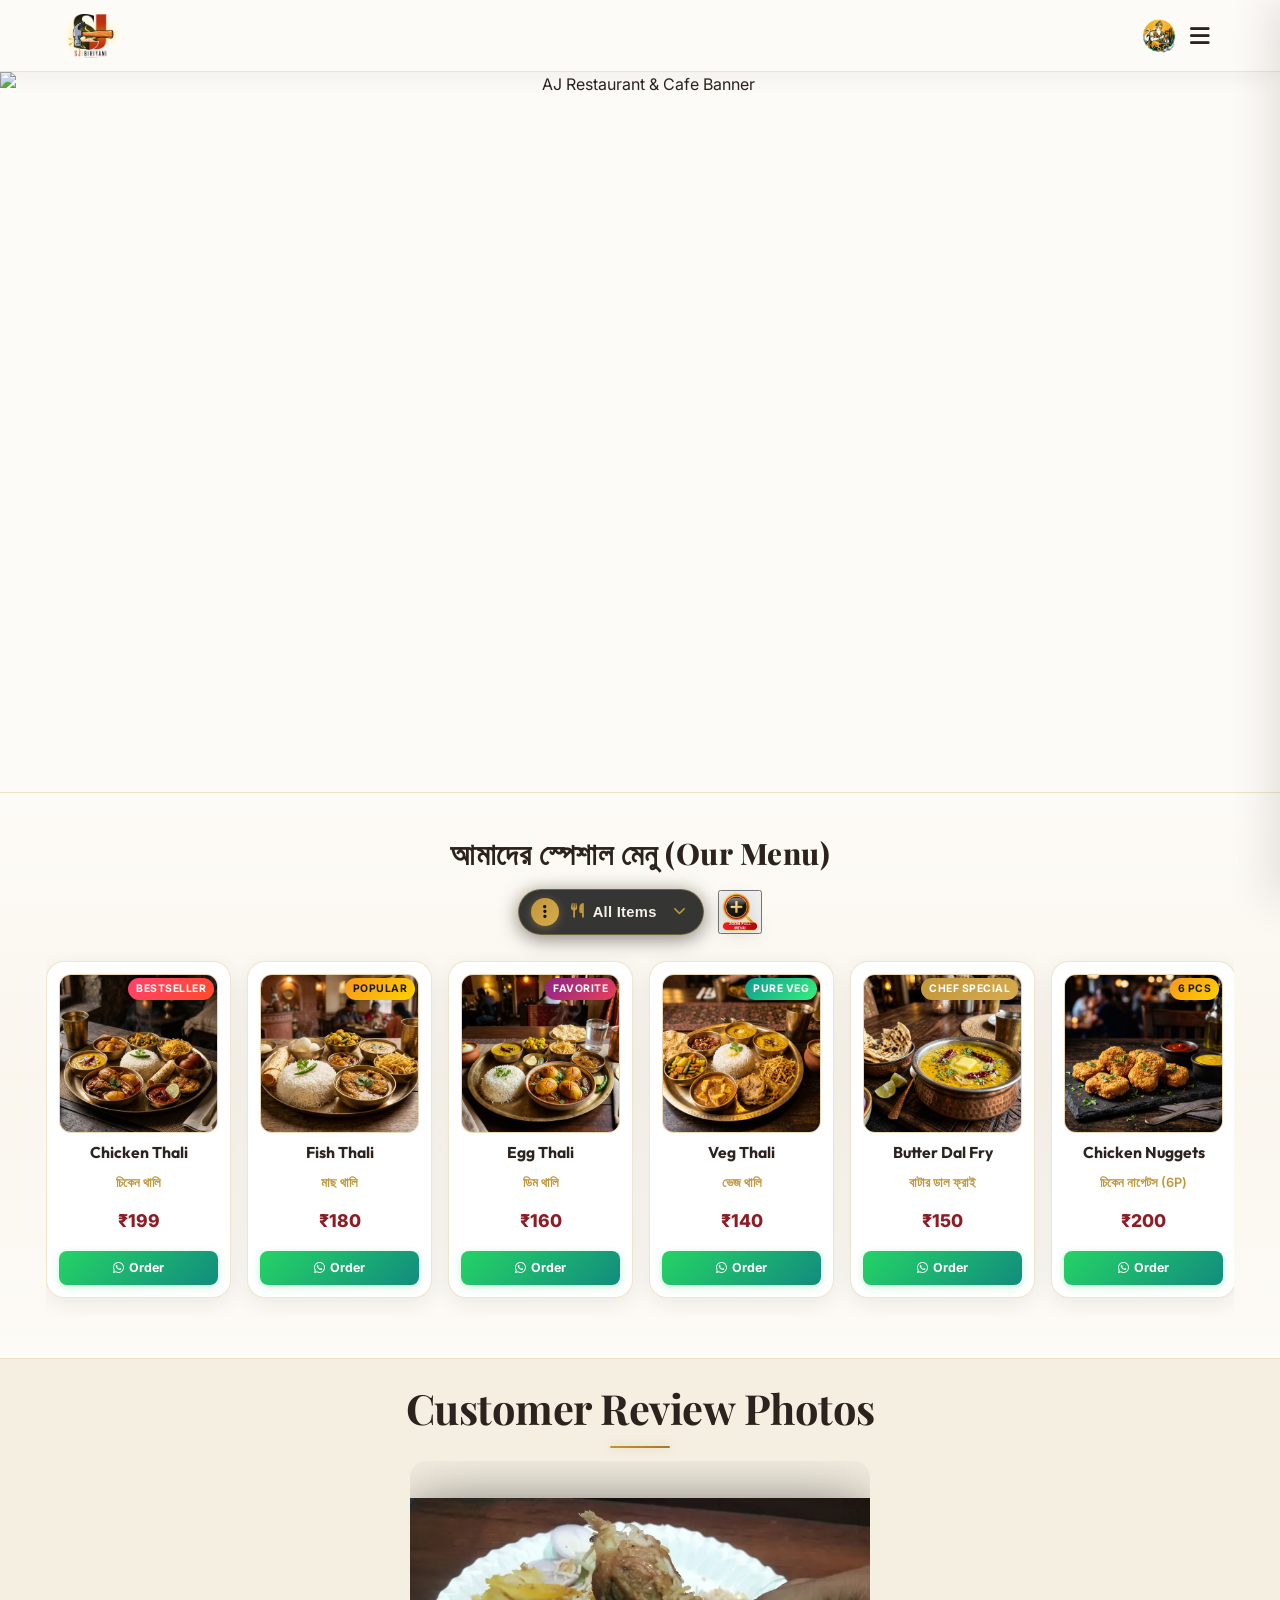
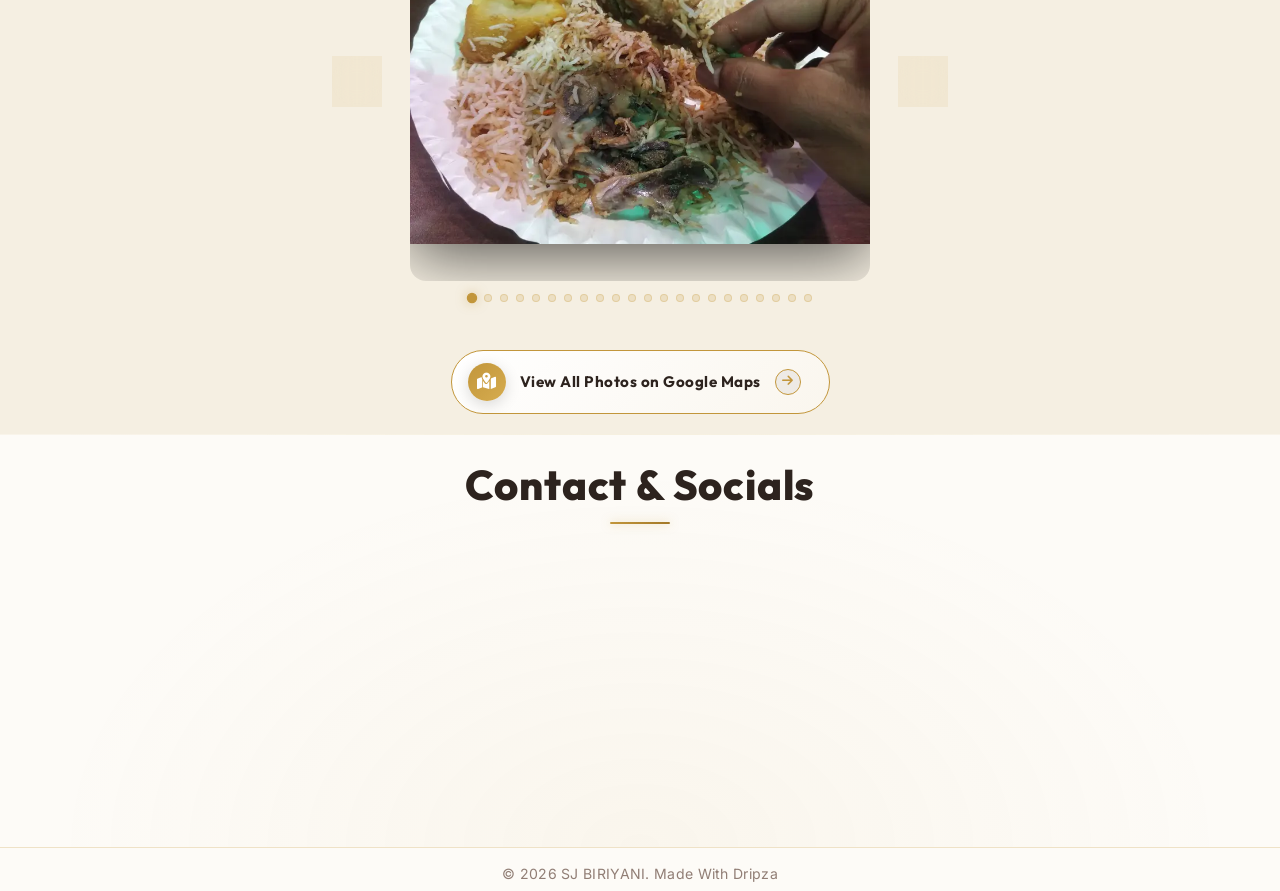
==== commit 62c3100a: "Update search input keypad dismiss on enter" ====
--- a/index.html
+++ b/index.html
@@ -756,7 +756,7 @@
 
                     <div class="search-box-wrapper">
                         <i class="fas fa-search"></i>
-                        <input type="text" id="modal-menu-search-input" placeholder="খাবারের নাম লিখে খুঁজুন (Search dishes...)" autocomplete="off">
+                        <input type="text" id="modal-menu-search-input" placeholder="খাবারের নাম লিখে খুঁজুন (Search dishes...)" autocomplete="off" enterkeyhint="search">
                         <button type="button" id="modal-menu-search-clear" class="search-clear-btn" aria-label="Clear search" title="à¦®à§à¦›à§‡ à¦«à§‡à¦²à§à¦¨ (Clear)">
                             <i class="fas fa-times"></i>
                         </button>
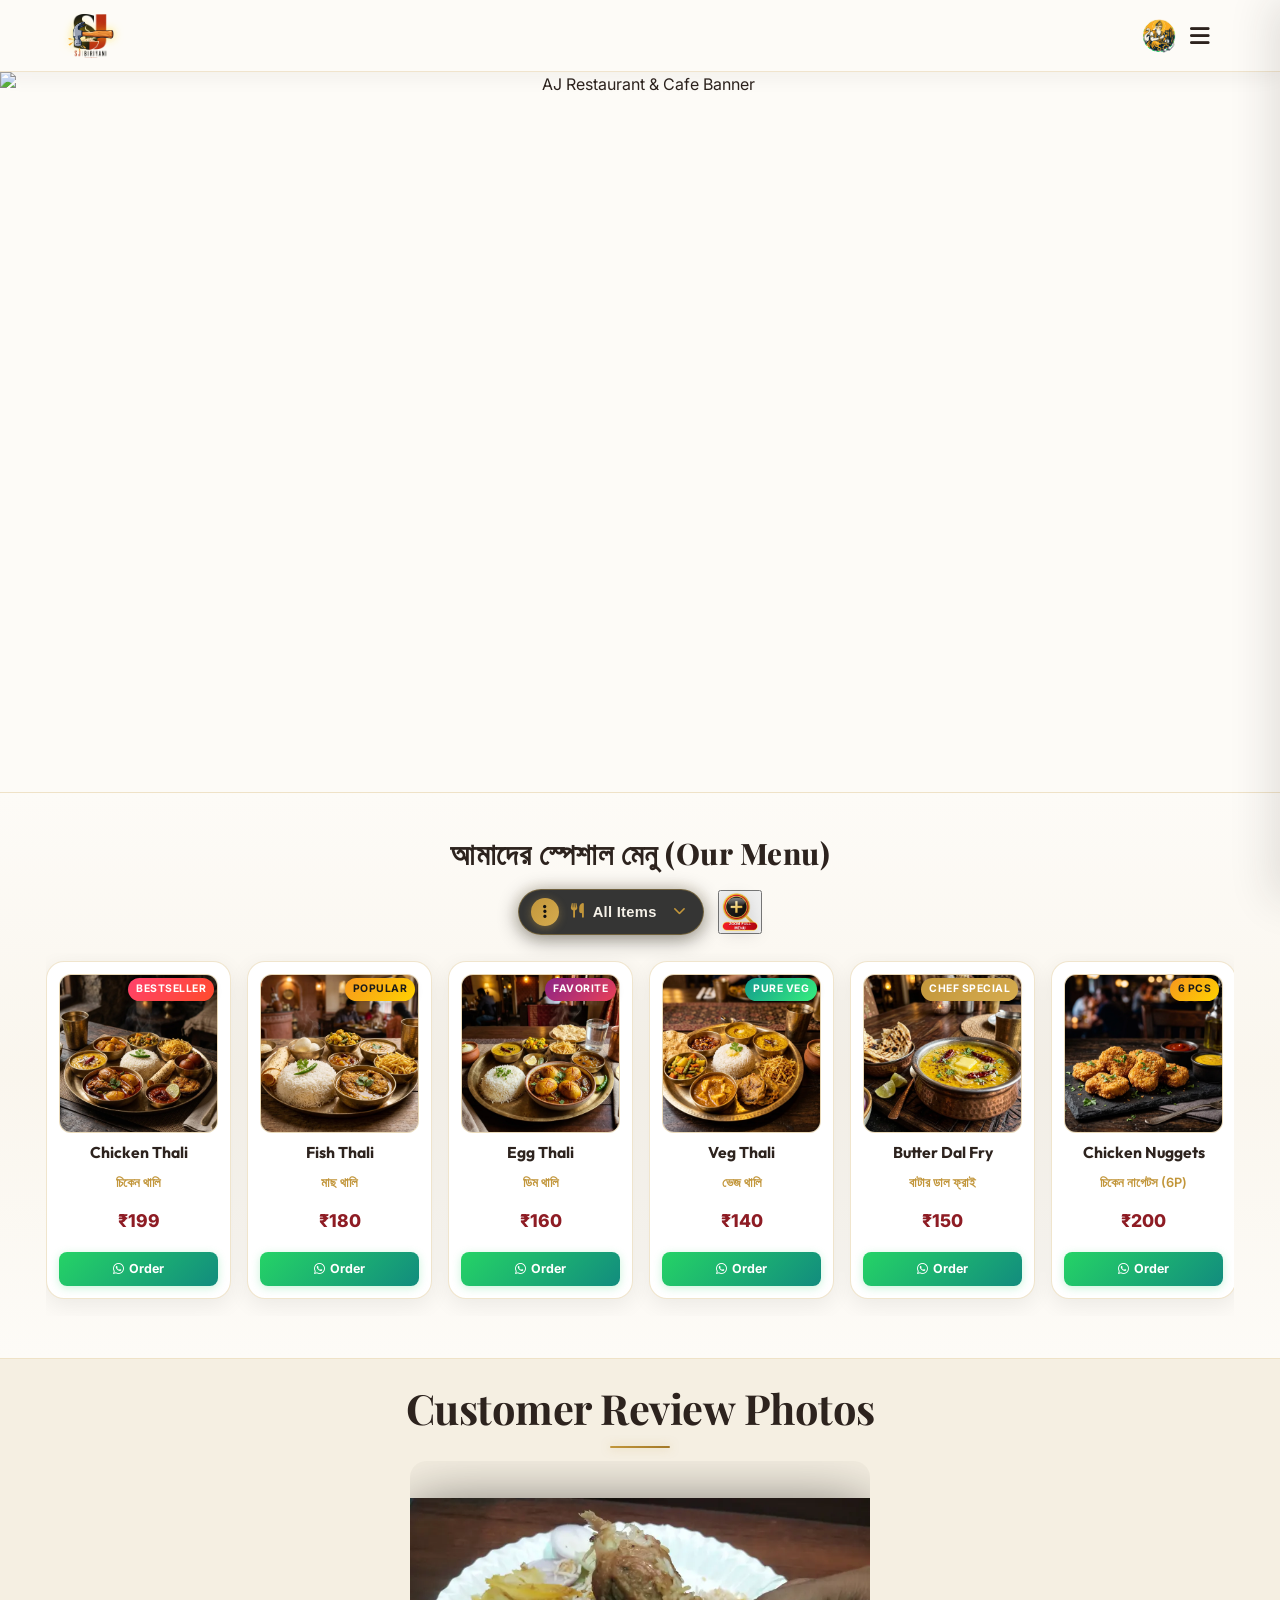
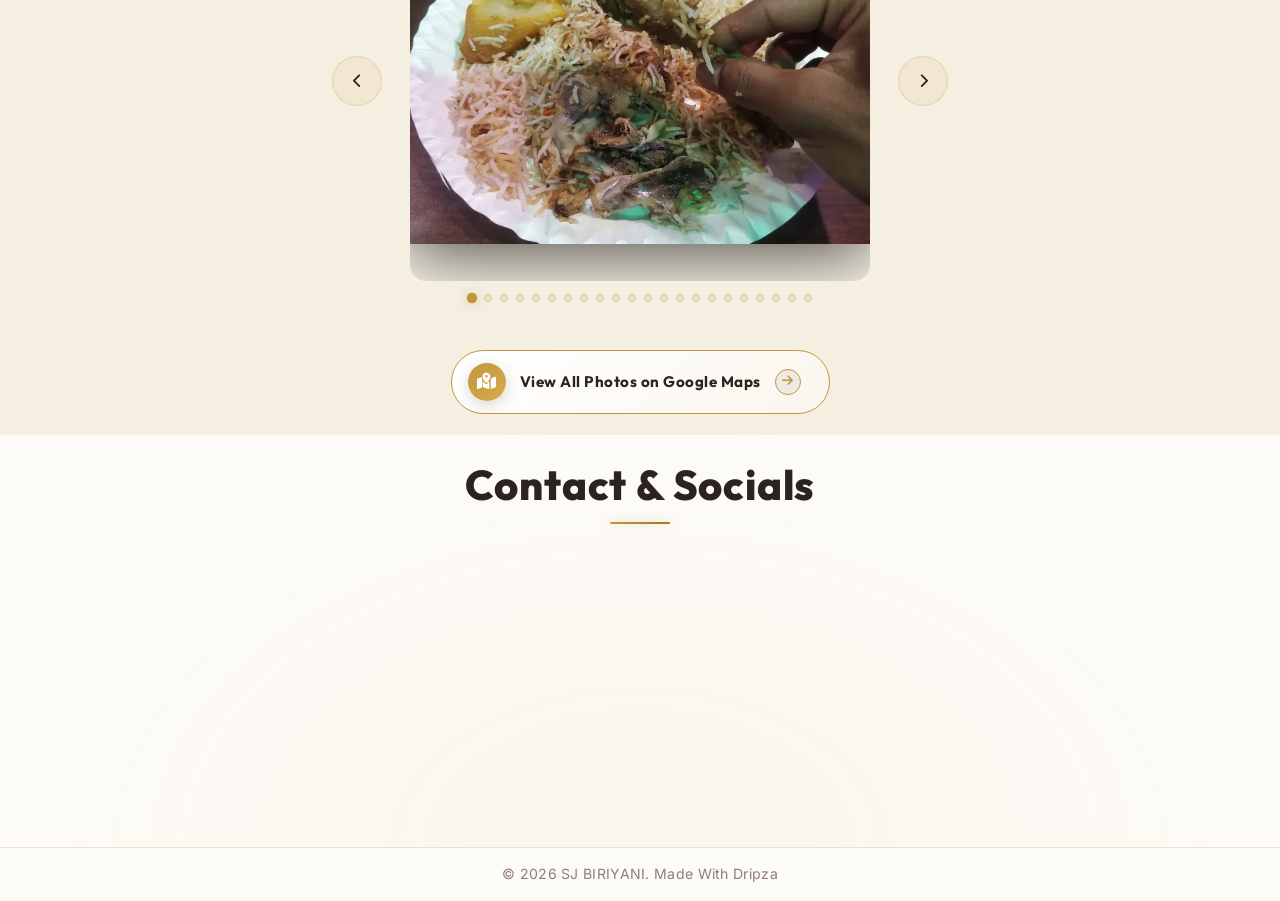
==== commit fff8b9ef: "perf: smooth scroll - passive listeners, momentum drag, remove backdrop-filter, pause animation on s" ====
--- a/index.html
+++ b/index.html
@@ -1209,6 +1209,6 @@
         </div>
     </div>
 
-    <script src="script.js"></script>
+    <script src="script.js?v=1.4"></script>
 </body>
 </html>
--- a/styles.css
+++ b/styles.css
@@ -2727,8 +2727,6 @@
     font-size: 0.92rem;
     font-weight: 600;
     cursor: pointer;
-    backdrop-filter: blur(12px);
-    -webkit-backdrop-filter: blur(12px);
     box-shadow: 0 4px 20px rgba(0, 0, 0, 0.45), 0 0 15px rgba(201, 162, 75, 0.15);
     transition: all 0.3s cubic-bezier(0.25, 0.8, 0.25, 1);
     user-select: none;
@@ -2850,6 +2848,9 @@
     padding-right: 4px;
     scrollbar-width: thin;
     scrollbar-color: rgba(201, 162, 75, 0.6) rgba(255, 255, 255, 0.05);
+    will-change: scroll-position;
+    transform: translateZ(0);
+    -webkit-transform: translateZ(0);
 }
 
 .menu-filter-dropdown-list::-webkit-scrollbar {
@@ -3009,7 +3010,7 @@
     overflow-x: auto;
     overflow-y: hidden;
     scroll-behavior: smooth;
-    scroll-snap-type: x mandatory;
+    scroll-snap-type: x proximity;
     -webkit-overflow-scrolling: touch;
     padding: 8px 6px 18px;
     width: 100%;
@@ -3050,12 +3051,12 @@
     padding: 12px;
     text-align: center;
     box-shadow: 0 6px 22px rgba(0, 0, 0, 0.07) !important;
-    backdrop-filter: blur(12px);
-    -webkit-backdrop-filter: blur(12px);
     transition: transform 0.35s cubic-bezier(0.2, 0.8, 0.2, 1), border-color 0.35s ease, box-shadow 0.35s ease;
     animation: floatMenuItem 4.5s ease-in-out infinite alternate;
     user-select: none;
     position: relative;
+    will-change: transform;
+    contain: layout style;
 }
 
 .food-menu-card:nth-child(even) { animation-delay: 0.8s; }
@@ -3299,8 +3300,6 @@
     position: absolute;
     inset: 0;
     background: rgba(0, 0, 0, 0.72);
-    backdrop-filter: blur(12px);
-    -webkit-backdrop-filter: blur(12px);
 }
 
 .full-menu-modal-container {
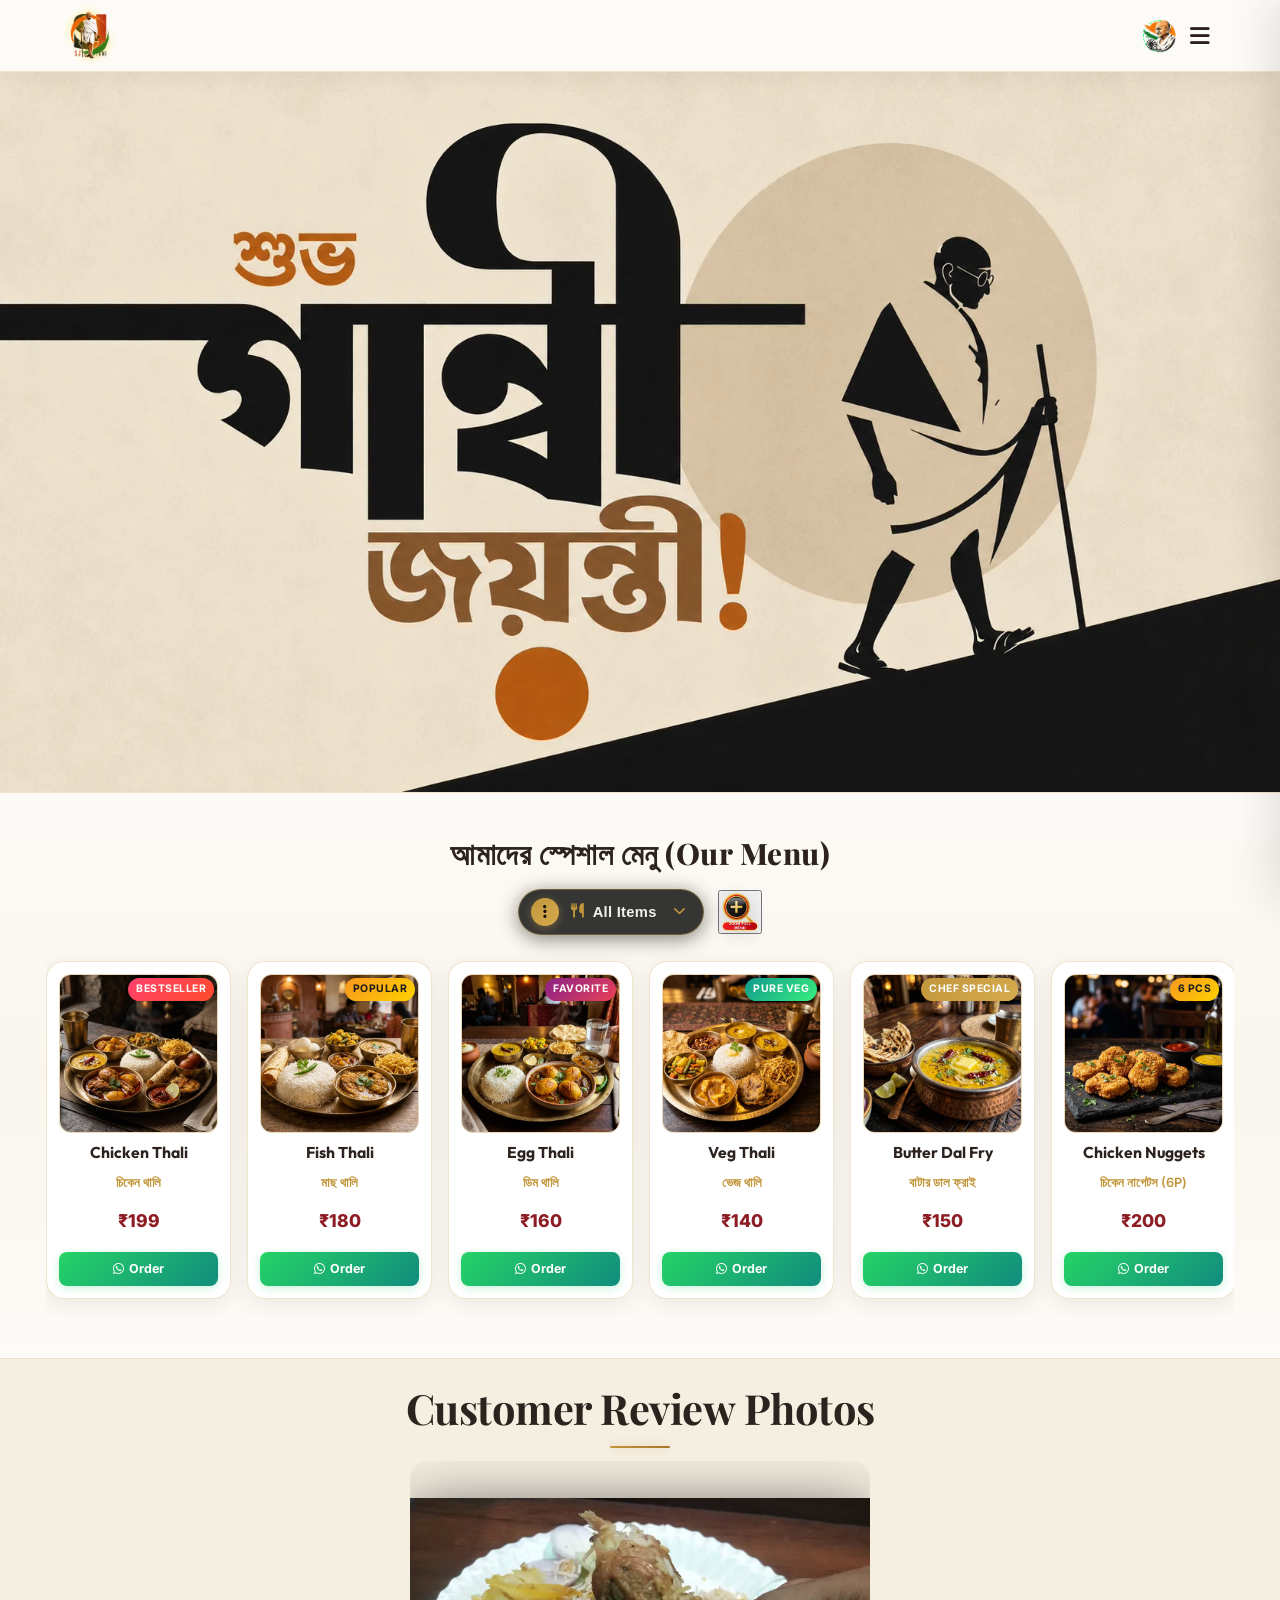
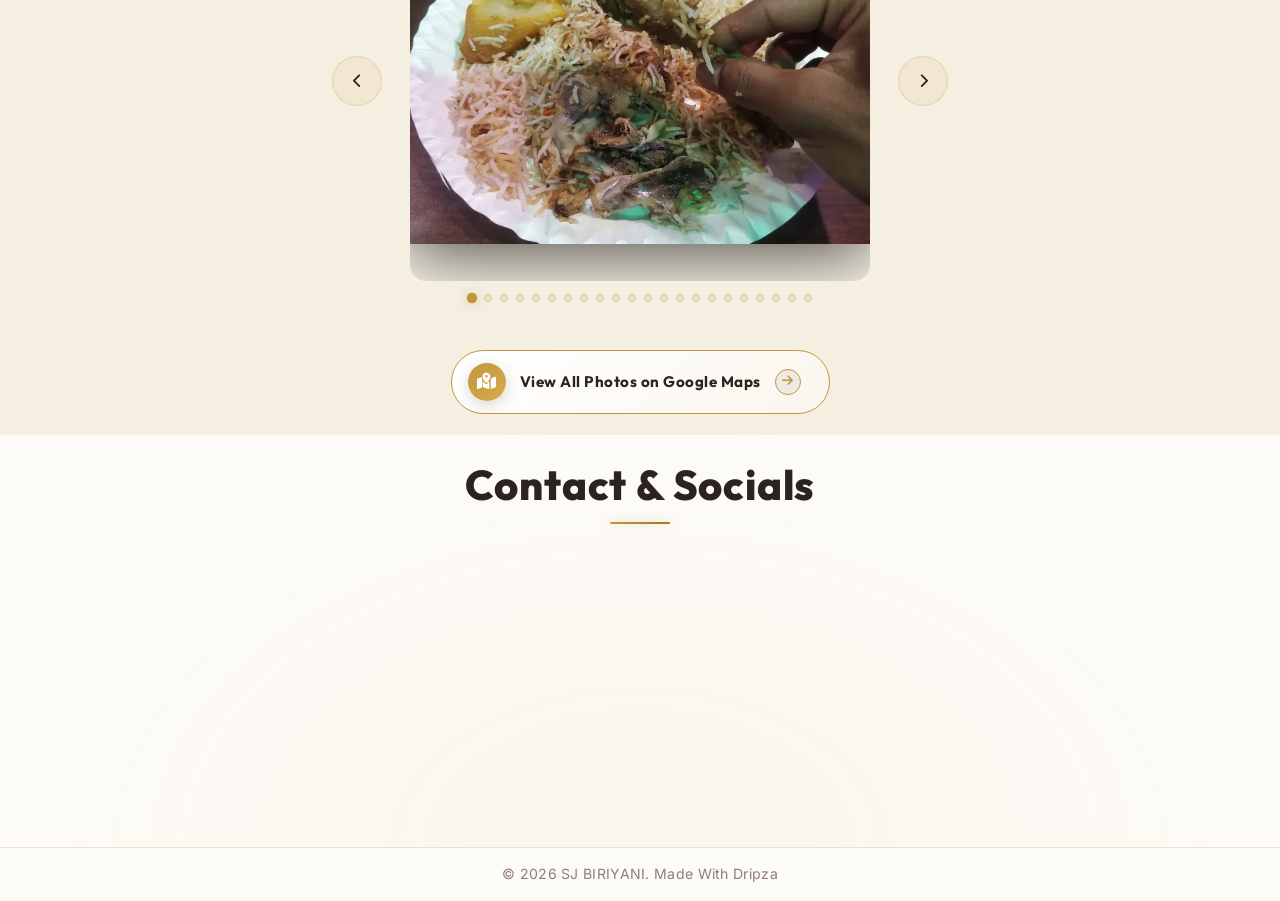
==== commit 8a0ddab5: "update: add Gandhi Jayanti assets and update header" ====
--- a/index.html
+++ b/index.html
@@ -24,13 +24,13 @@
         <div class="logo-container">
             <img src="assets/sj_biriyani_logo.webp" alt="SJ BIRIYANI Logo" class="logo-brand-img">
             <div class="logo-text-wrapper">
-                <span class="animated-football-header" title="Ganesh Chaturthi Special">
-                    <img src="assets/ganesh_run_icon.webp" alt="Ganesh Run Icon" style="object-fit: contain; filter: drop-shadow(0 0 5px rgba(255, 215, 0, 0.6));">
+                <span class="animated-football-header" title="Gandhi Jayanti Special">
+                    <img src="assets/gandhi_jayanti_run_icon.webp" alt="Gandhi Jayanti Run Icon" style="object-fit: contain; filter: drop-shadow(0 0 5px rgba(255, 215, 0, 0.6));">
                 </span>
                 <span class="logo-text">SJ BIRIYANI</span>
             </div>
         </div>
-        <span class="rath-yatra-header-text">শুভ বিশ্বকর্মা পূজা!</span>
+        <span class="rath-yatra-header-text">শুভ গান্ধী জয়ন্তী!</span>
         <ul class="nav-links">
             <li><a href="#home">Home</a></li>
             <li><a href="#menu">Menu</a></li>
@@ -39,10 +39,10 @@
         </ul>
         <div class="navbar-actions">
             <!-- Rakhi Purnima Button for Poster -->
-            <button class="fifa-btn" id="open-promo-modal-direct-btn" title="Show Ganesh Chaturthi Special Poster">
+            <button class="fifa-btn" id="open-promo-modal-direct-btn" title="Show Gandhi Jayanti Special Poster">
                 <div class="fifa-container">
                     <div class="fifa-magic-ring"></div>
-                    <img src="assets/ganesh_icon.webp" alt="Ganesh Special" class="fifa-svg" style="object-fit: contain;">
+                    <img src="assets/gandhi_jayanti_icon.webp" alt="Gandhi Jayanti Special" class="fifa-svg" style="object-fit: contain;">
                 </div>
             </button>
             
@@ -55,7 +55,7 @@
     <!-- Hero Section -->
     <section id="home" class="hero">
         <div class="hero-bg banner-box">
-            <img src="assets/aj_restaurant_banner_1.webp" alt="AJ Restaurant & Cafe Banner" class="active">
+            <img src="assets/gandhi_jayanti_banner_1.webp" alt="Gandhi Jayanti Banner" class="active">
             <img src="assets/sj_biriyani_banner.webp" alt="SJ BIRIYANI Banner">
             <div class="overlay"></div>
         </div>
--- a/styles.css
+++ b/styles.css
@@ -3012,6 +3012,7 @@
     scroll-behavior: smooth;
     scroll-snap-type: x proximity;
     -webkit-overflow-scrolling: touch;
+    touch-action: pan-x pan-y;
     padding: 8px 6px 18px;
     width: 100%;
     cursor: grab;
@@ -4106,3 +4107,10 @@
         font-size: 0.7rem;
     }
 }
+
+/* Mobile touch vertical page scroll compatibility */
+.main-menu-scroll-wrapper,
+.main-menu-scroll-track,
+.main-menu-scroll-track .food-menu-card {
+    touch-action: pan-x pan-y !important;
+}
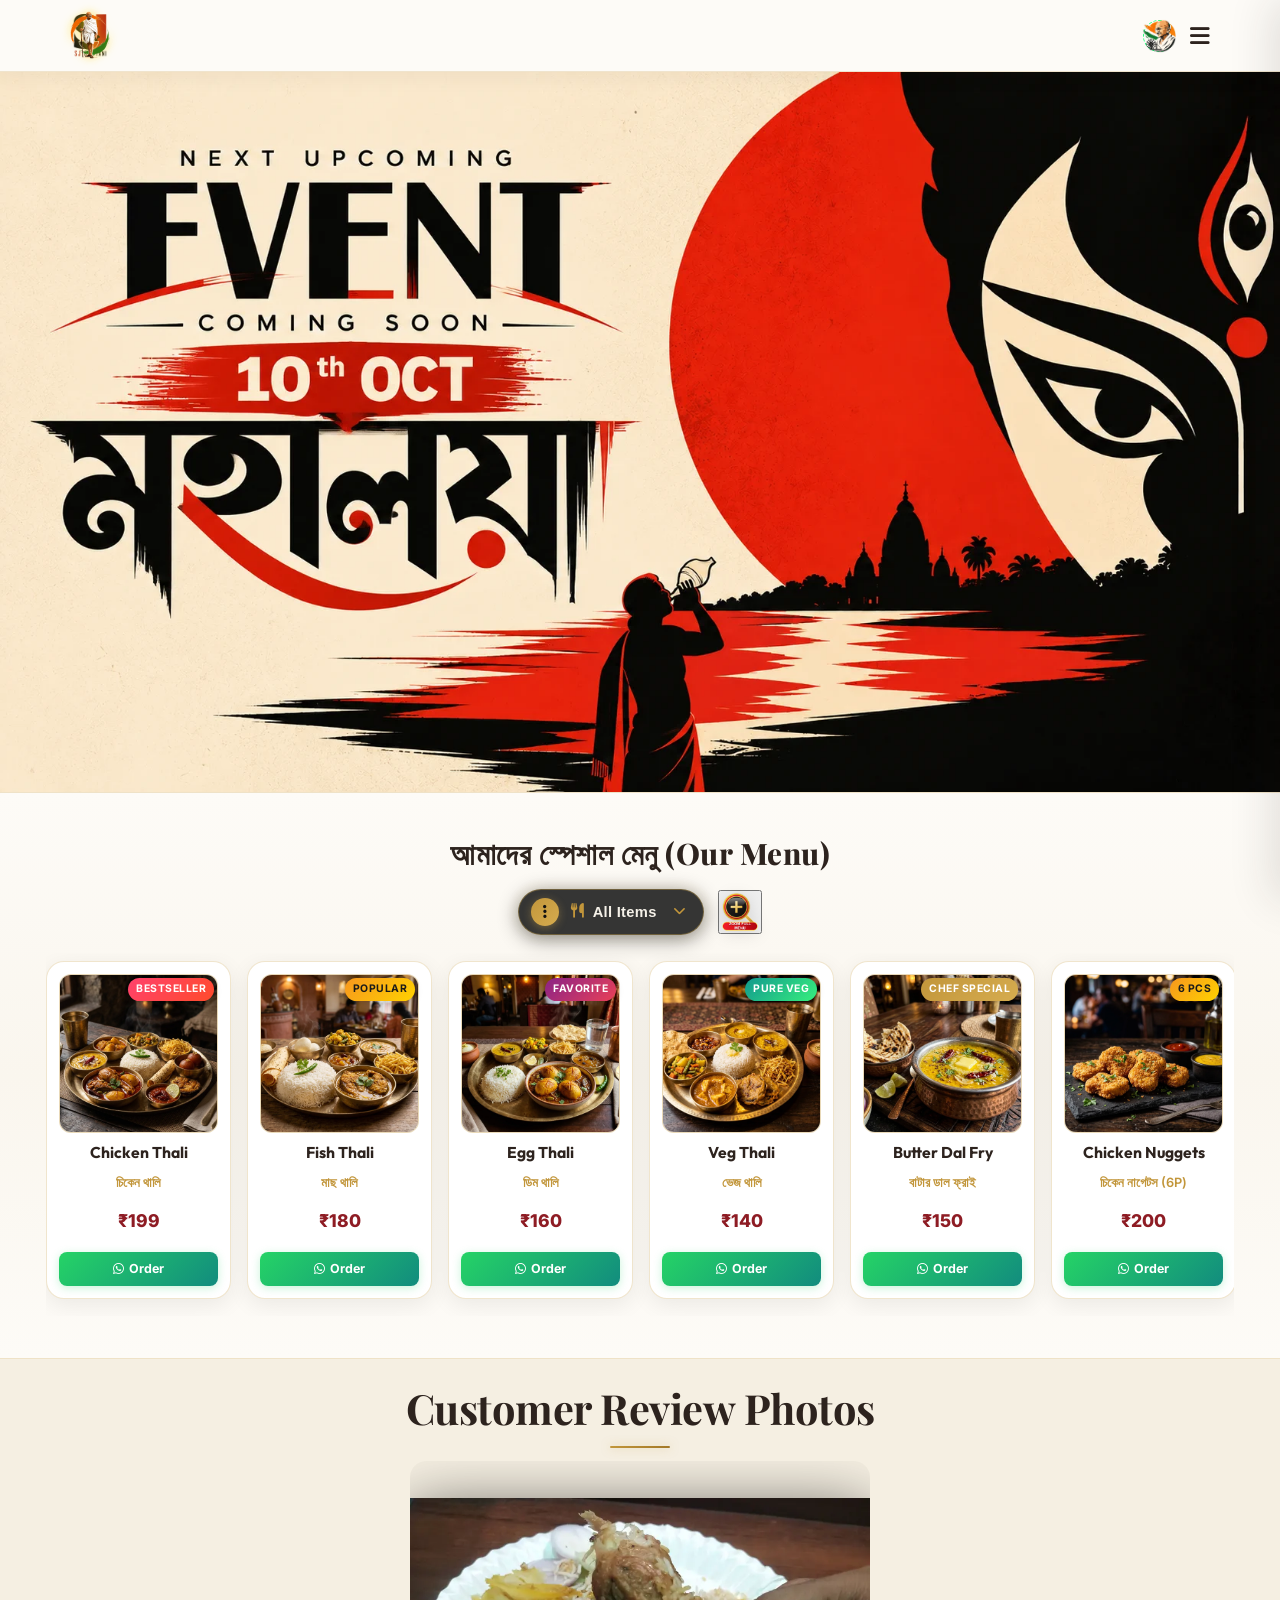
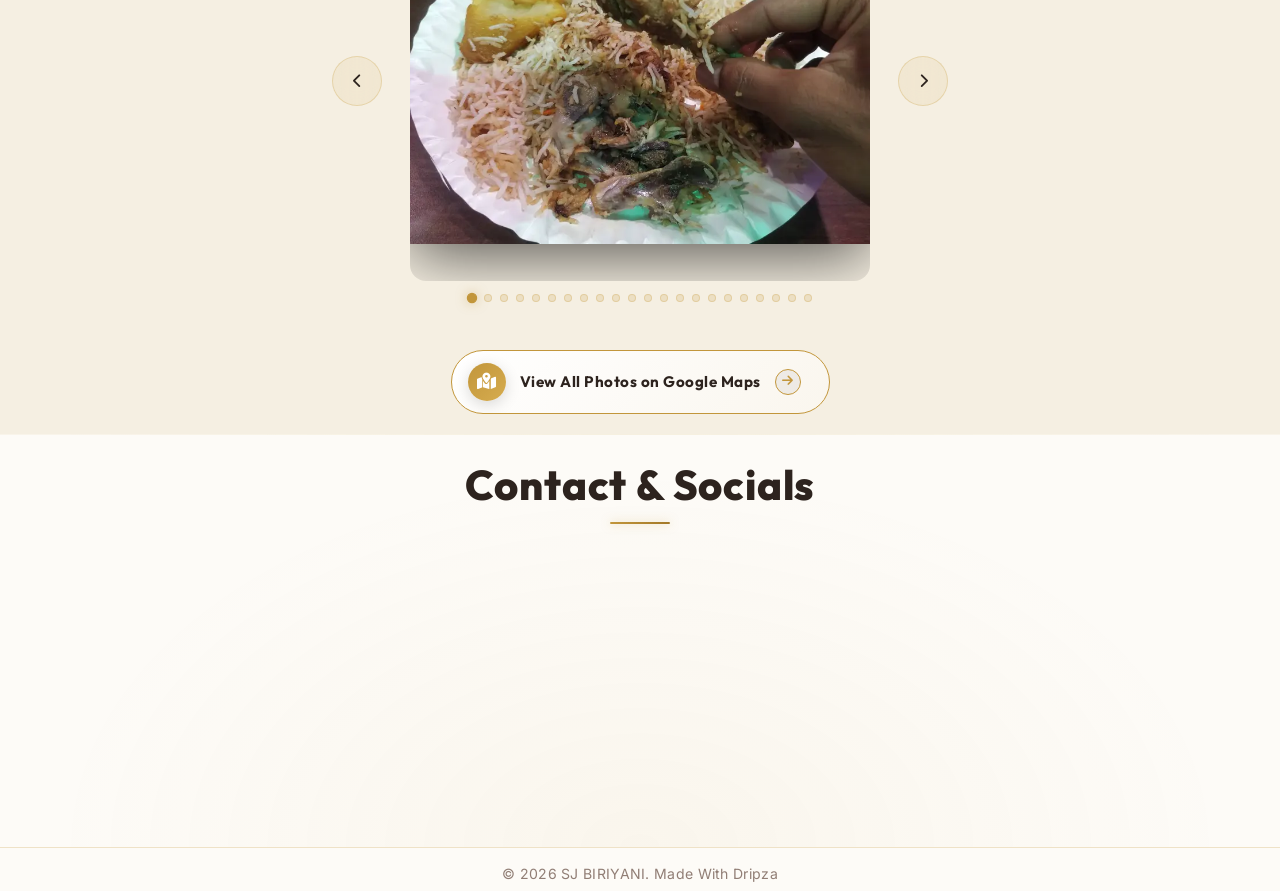
==== commit 3c8699f0: "Update website content and assets" ====
--- a/index.html
+++ b/index.html
@@ -30,7 +30,7 @@
                 <span class="logo-text">SJ BIRIYANI</span>
             </div>
         </div>
-        <span class="rath-yatra-header-text">শুভ গান্ধী জয়ন্তী!</span>
+        <span class="rath-yatra-header-text">hello evryone</span>
         <ul class="nav-links">
             <li><a href="#home">Home</a></li>
             <li><a href="#menu">Menu</a></li>
@@ -55,7 +55,7 @@
     <!-- Hero Section -->
     <section id="home" class="hero">
         <div class="hero-bg banner-box">
-            <img src="assets/gandhi_jayanti_banner_1.webp" alt="Gandhi Jayanti Banner" class="active">
+            <img src="assets/mahalaya_festival_banner_1.webp" alt="Mahalaya Festival Banner" class="active">
             <img src="assets/sj_biriyani_banner.webp" alt="SJ BIRIYANI Banner">
             <div class="overlay"></div>
         </div>
--- a/styles.css
+++ b/styles.css
@@ -1142,6 +1142,7 @@
     font-weight: 800;
     letter-spacing: 0.5px;
     color: #8B1A1A;
+    text-shadow: 0 1px 2px rgba(0, 0, 0, 0.15);
     white-space: nowrap;
     opacity: 0;
     pointer-events: none;
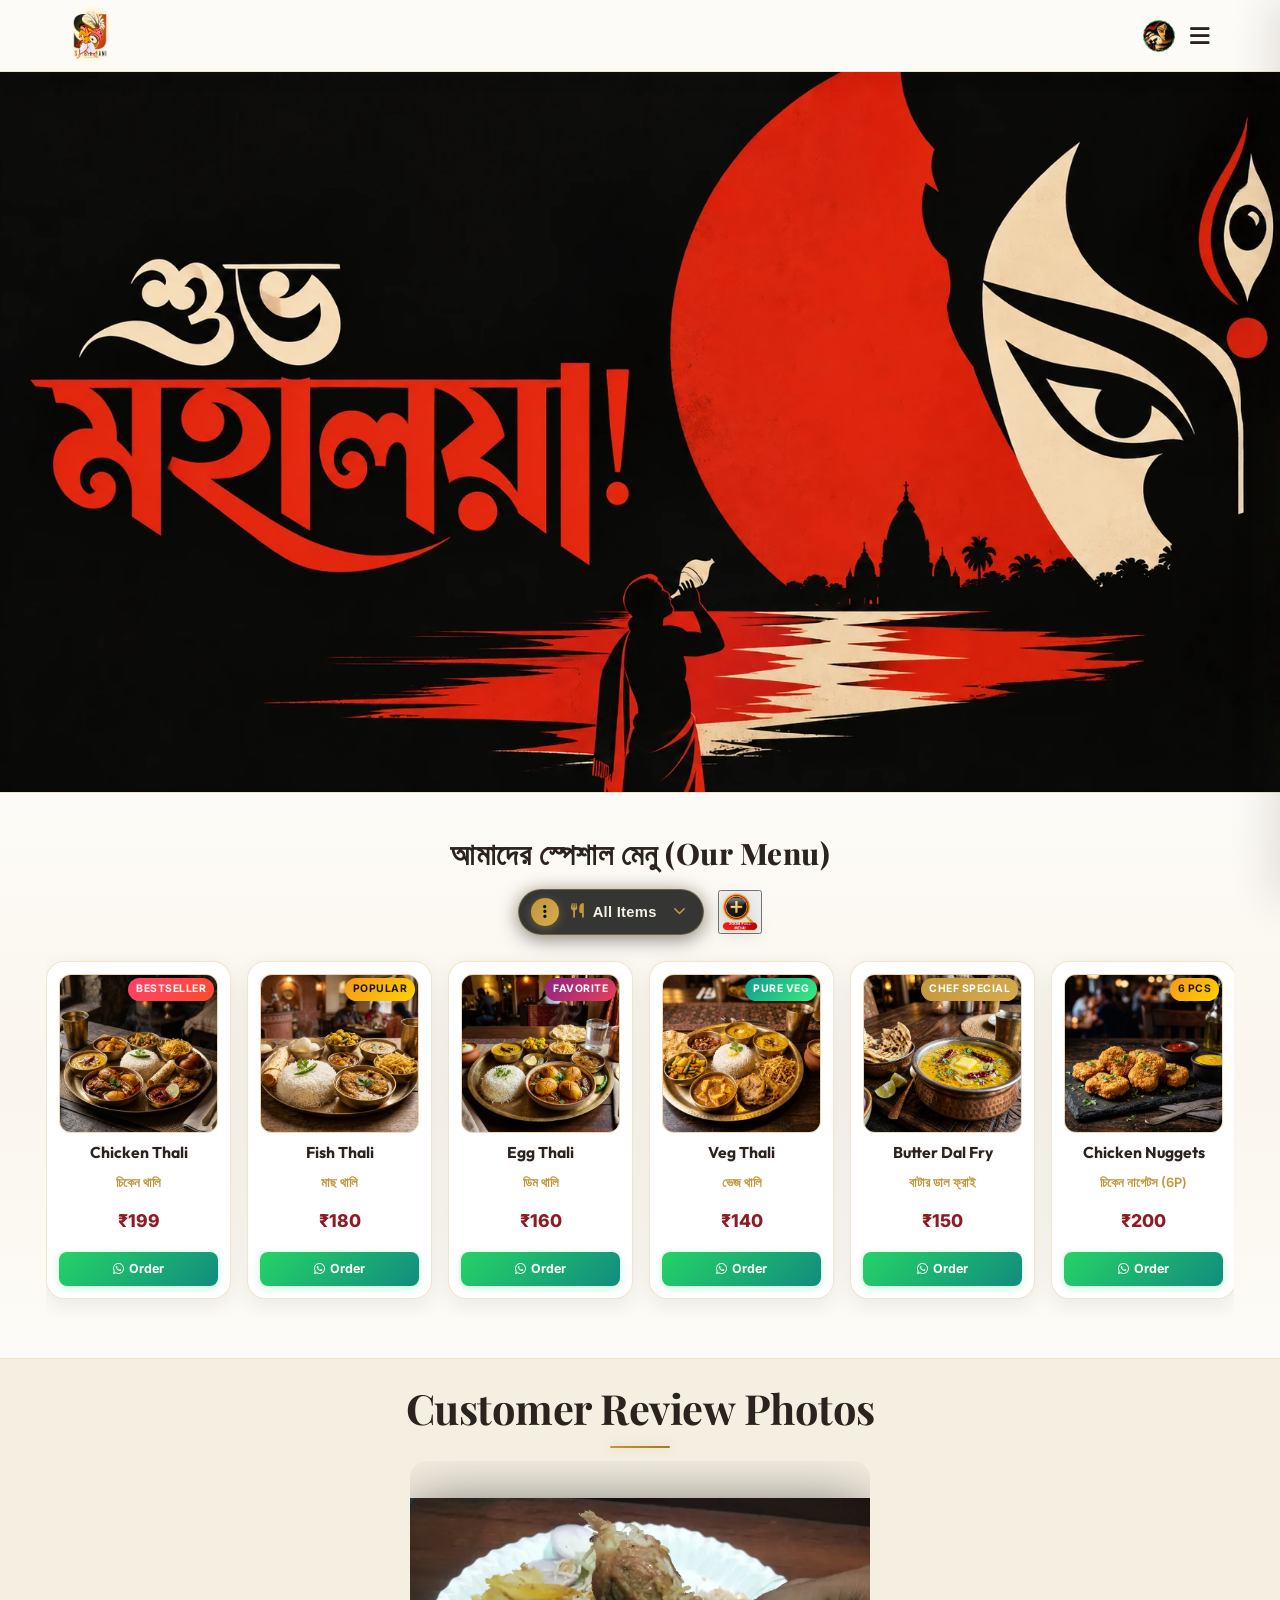
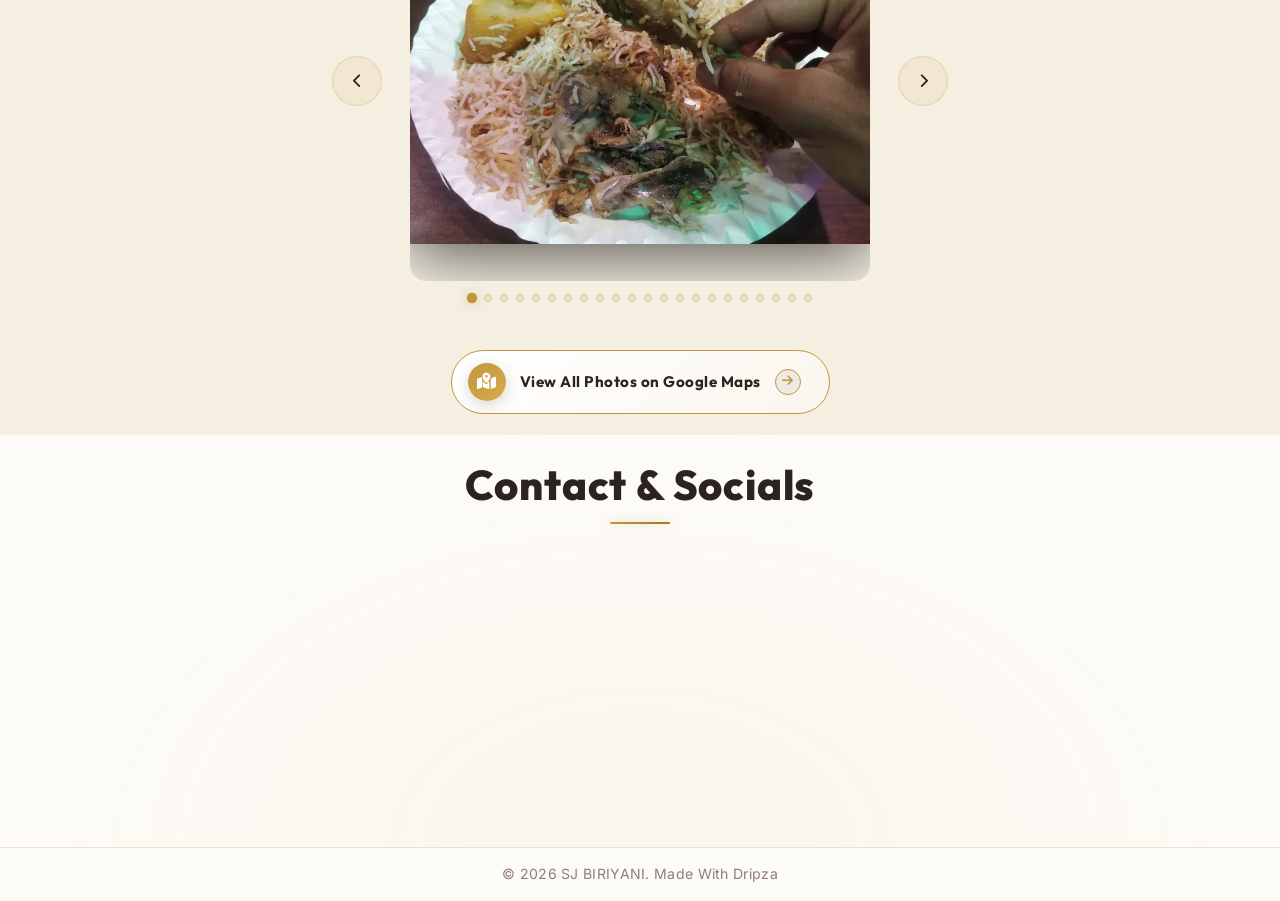
==== commit 7a4653dd: "Update: Mahalaya festival banner and web icons" ====
--- a/index.html
+++ b/index.html
@@ -1,4 +1,4 @@
-﻿<!DOCTYPE html>
+<!DOCTYPE html>
 <html lang="bn">
 <head>
     <meta charset="UTF-8">
@@ -24,13 +24,13 @@
         <div class="logo-container">
             <img src="assets/sj_biriyani_logo.webp" alt="SJ BIRIYANI Logo" class="logo-brand-img">
             <div class="logo-text-wrapper">
-                <span class="animated-football-header" title="Gandhi Jayanti Special">
-                    <img src="assets/gandhi_jayanti_run_icon.webp" alt="Gandhi Jayanti Run Icon" style="object-fit: contain; filter: drop-shadow(0 0 5px rgba(255, 215, 0, 0.6));">
+                <span class="animated-football-header" title="Mahalaya Special">
+                    <img src="assets/mahalaya_web_run_icon.webp" alt="Mahalaya Run Icon" style="object-fit: contain; filter: drop-shadow(0 0 5px rgba(255, 215, 0, 0.6));">
                 </span>
                 <span class="logo-text">SJ BIRIYANI</span>
             </div>
         </div>
-        <span class="rath-yatra-header-text">hello evryone</span>
+        <span class="rath-yatra-header-text">শুভ মহালয়া!</span>
         <ul class="nav-links">
             <li><a href="#home">Home</a></li>
             <li><a href="#menu">Menu</a></li>
@@ -39,10 +39,10 @@
         </ul>
         <div class="navbar-actions">
             <!-- Rakhi Purnima Button for Poster -->
-            <button class="fifa-btn" id="open-promo-modal-direct-btn" title="Show Gandhi Jayanti Special Poster">
+            <button class="fifa-btn" id="open-promo-modal-direct-btn" title="Show Mahalaya Special Poster">
                 <div class="fifa-container">
                     <div class="fifa-magic-ring"></div>
-                    <img src="assets/gandhi_jayanti_icon.webp" alt="Gandhi Jayanti Special" class="fifa-svg" style="object-fit: contain;">
+                    <img src="assets/mahalaya_web_icon.webp" alt="Mahalaya Special" class="fifa-svg" style="object-fit: contain;">
                 </div>
             </button>
             
@@ -55,7 +55,7 @@
     <!-- Hero Section -->
     <section id="home" class="hero">
         <div class="hero-bg banner-box">
-            <img src="assets/mahalaya_festival_banner_1.webp" alt="Mahalaya Festival Banner" class="active">
+            <img src="assets/festival_special_banner_1.webp" alt="Mahalaya Festival Banner" class="active">
             <img src="assets/sj_biriyani_banner.webp" alt="SJ BIRIYANI Banner">
             <div class="overlay"></div>
         </div>
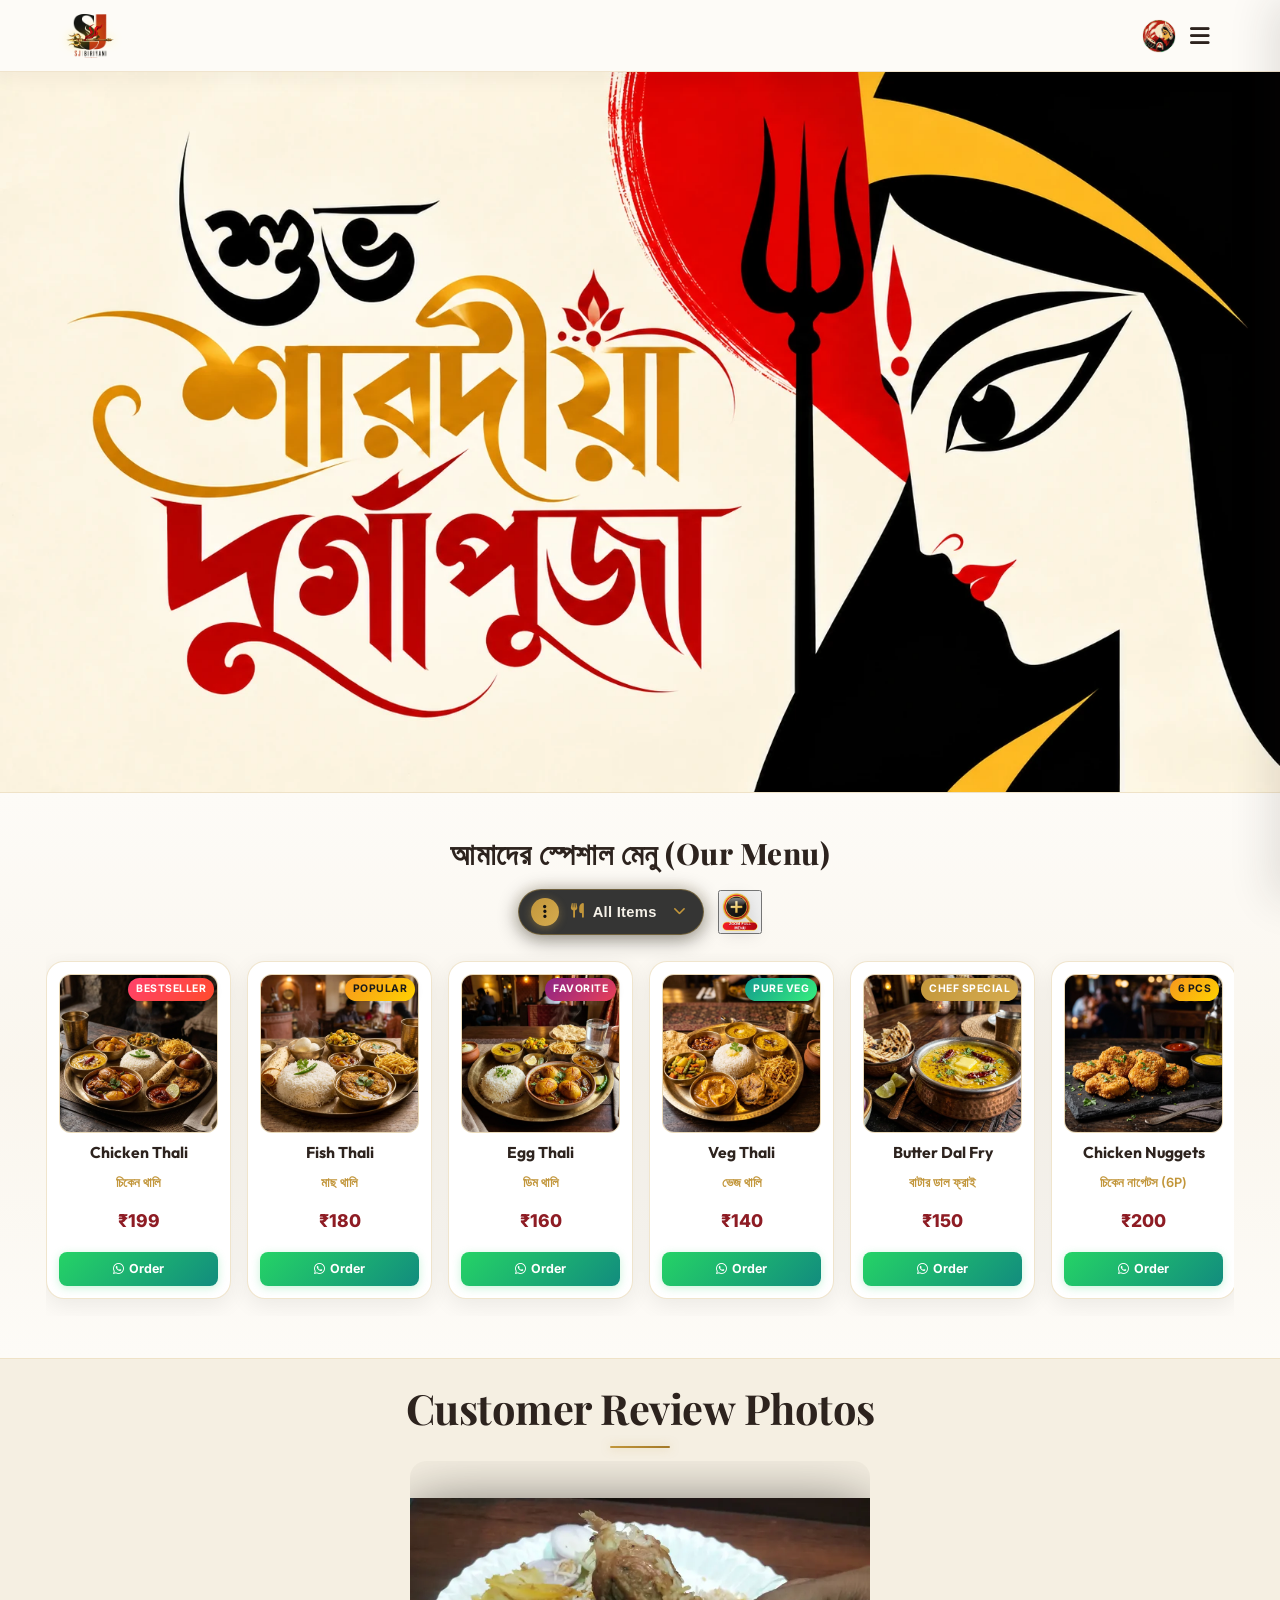
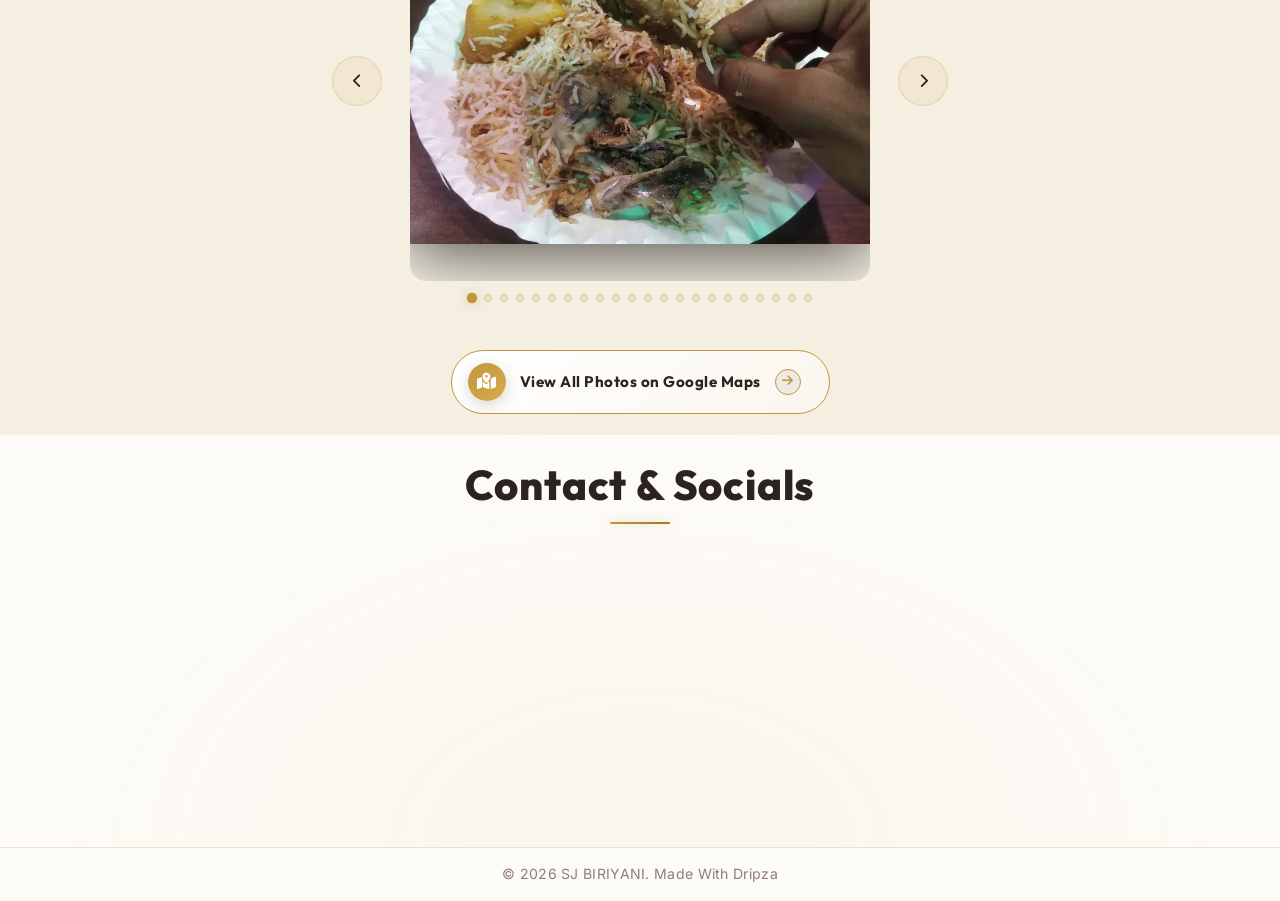
==== commit 682b92f2: "update" ====
--- a/index.html
+++ b/index.html
@@ -1,4 +1,4 @@
-<!DOCTYPE html>
+﻿<!DOCTYPE html>
 <html lang="bn">
 <head>
     <meta charset="UTF-8">
@@ -25,12 +25,12 @@
             <img src="assets/sj_biriyani_logo.webp" alt="SJ BIRIYANI Logo" class="logo-brand-img">
             <div class="logo-text-wrapper">
                 <span class="animated-football-header" title="Mahalaya Special">
-                    <img src="assets/mahalaya_web_run_icon.webp" alt="Mahalaya Run Icon" style="object-fit: contain; filter: drop-shadow(0 0 5px rgba(255, 215, 0, 0.6));">
+                    <img src="assets/durga_puja_web_run_icon.webp" alt="Mahalaya Run Icon" style="object-fit: contain; filter: drop-shadow(0 0 5px rgba(255, 215, 0, 0.6));">
                 </span>
                 <span class="logo-text">SJ BIRIYANI</span>
             </div>
         </div>
-        <span class="rath-yatra-header-text">শুভ মহালয়া!</span>
+        <span class="rath-yatra-header-text">শুভ শারদীয়া দুর্গাপূজা</span>
         <ul class="nav-links">
             <li><a href="#home">Home</a></li>
             <li><a href="#menu">Menu</a></li>
@@ -42,7 +42,7 @@
             <button class="fifa-btn" id="open-promo-modal-direct-btn" title="Show Mahalaya Special Poster">
                 <div class="fifa-container">
                     <div class="fifa-magic-ring"></div>
-                    <img src="assets/mahalaya_web_icon.webp" alt="Mahalaya Special" class="fifa-svg" style="object-fit: contain;">
+                    <img src="assets/durga_puja_web_icon.webp" alt="Mahalaya Special" class="fifa-svg" style="object-fit: contain;">
                 </div>
             </button>
             
@@ -55,7 +55,7 @@
     <!-- Hero Section -->
     <section id="home" class="hero">
         <div class="hero-bg banner-box">
-            <img src="assets/festival_special_banner_1.webp" alt="Mahalaya Festival Banner" class="active">
+            <img src="assets/modern_durga_puja_greeting_banner.webp" alt="Durga Puja Festival Banner" class="active">
             <img src="assets/sj_biriyani_banner.webp" alt="SJ BIRIYANI Banner">
             <div class="overlay"></div>
         </div>
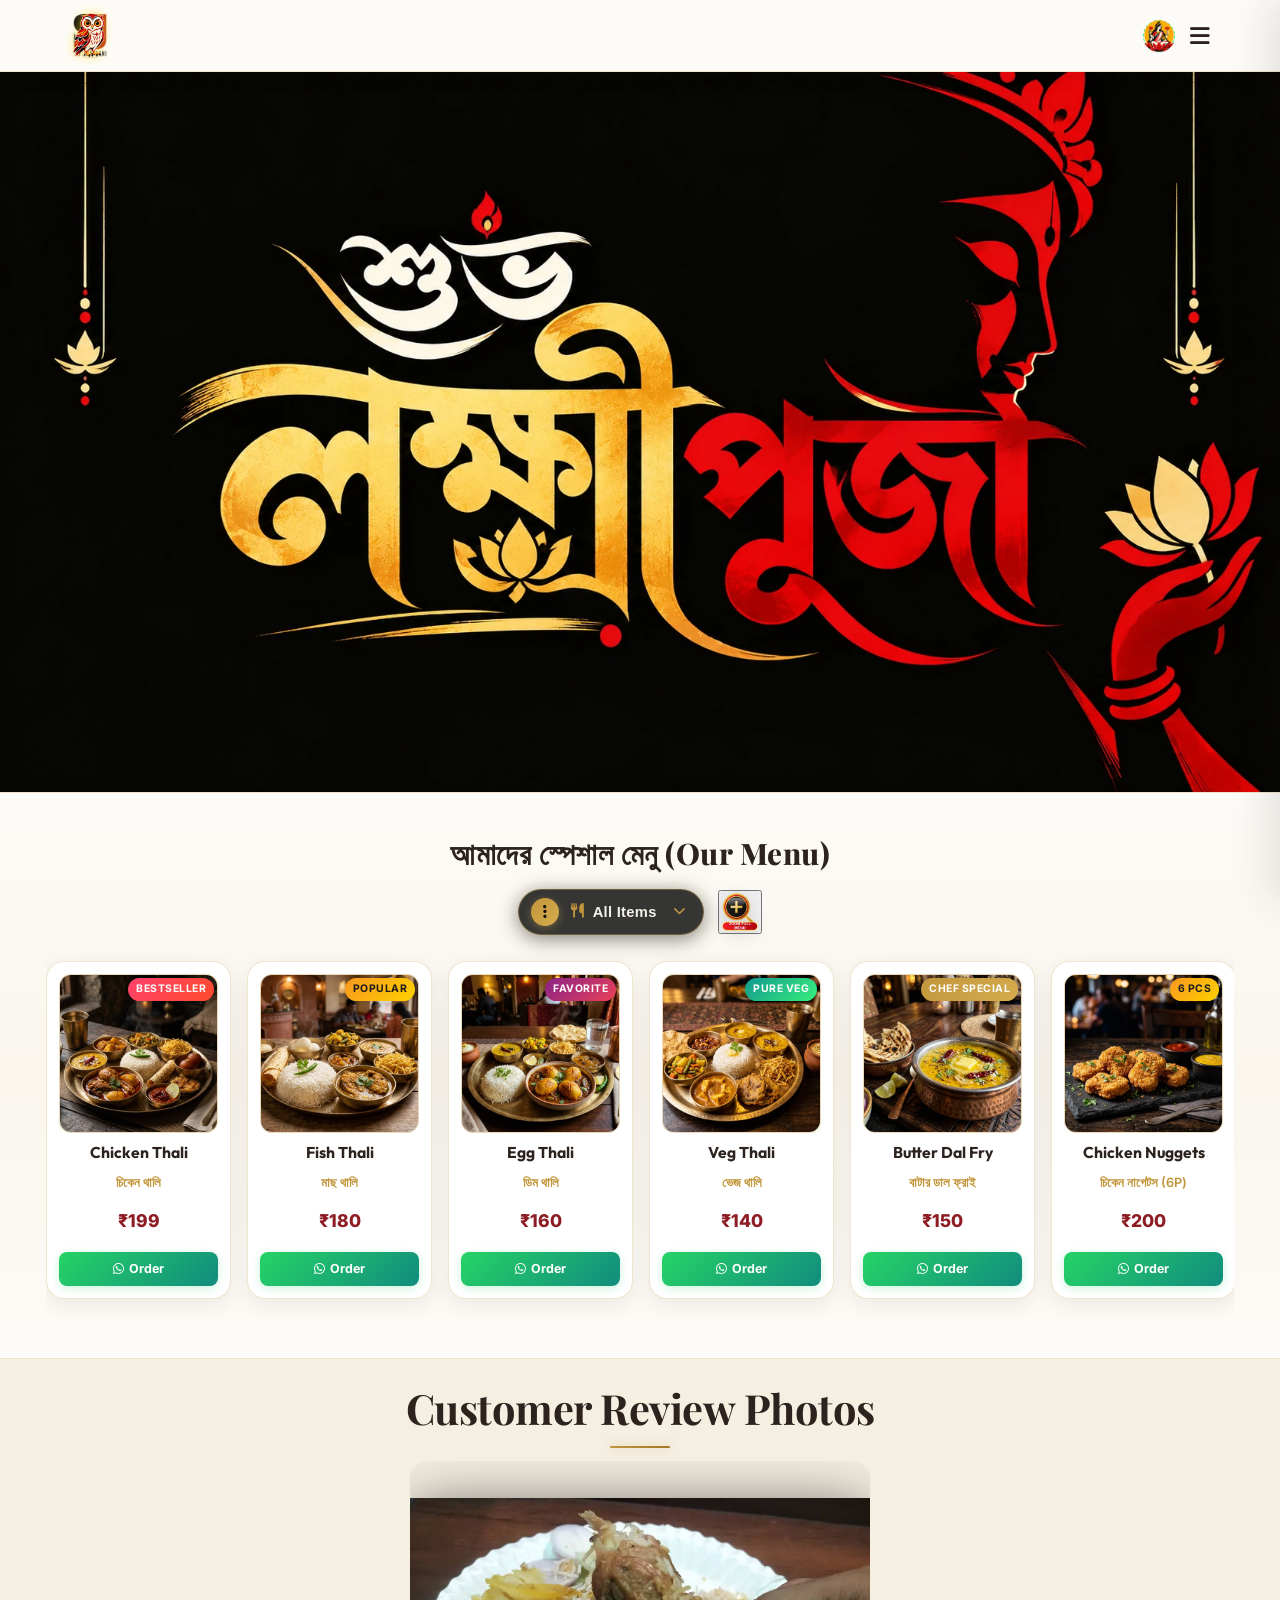
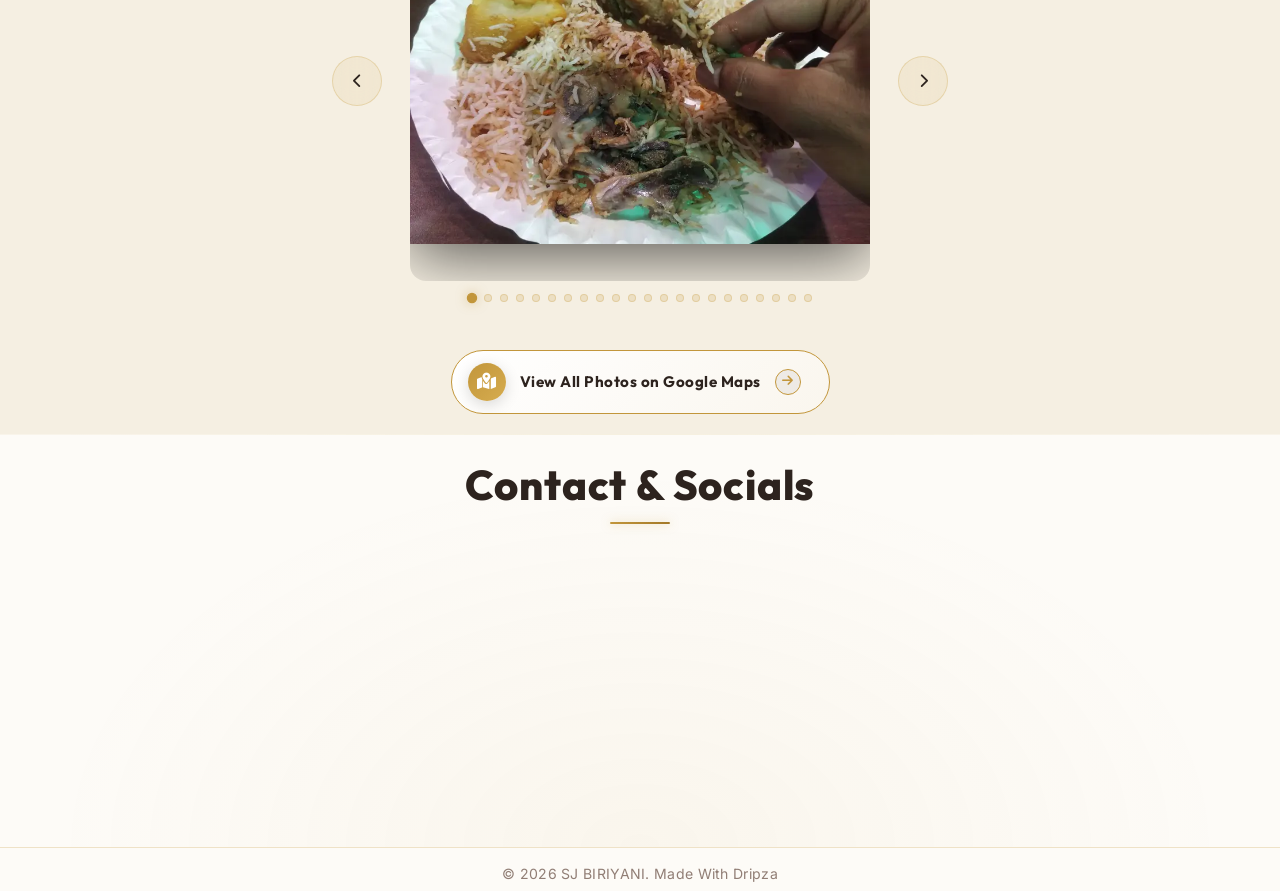
==== commit e3cb51ae: "update" ====
--- a/index.html
+++ b/index.html
@@ -25,12 +25,12 @@
             <img src="assets/sj_biriyani_logo.webp" alt="SJ BIRIYANI Logo" class="logo-brand-img">
             <div class="logo-text-wrapper">
                 <span class="animated-football-header" title="Mahalaya Special">
-                    <img src="assets/durga_puja_web_run_icon.webp" alt="Mahalaya Run Icon" style="object-fit: contain; filter: drop-shadow(0 0 5px rgba(255, 215, 0, 0.6));">
+                    <img src="assets/lakshmi_puja_web_run_icon.webp" alt="Mahalaya Run Icon" style="object-fit: contain; filter: drop-shadow(0 0 5px rgba(255, 215, 0, 0.6));">
                 </span>
                 <span class="logo-text">SJ BIRIYANI</span>
             </div>
         </div>
-        <span class="rath-yatra-header-text">শুভ শারদীয়া দুর্গাপূজা</span>
+        <span class="rath-yatra-header-text">শুভ লক্ষ্মীপূজা</span>
         <ul class="nav-links">
             <li><a href="#home">Home</a></li>
             <li><a href="#menu">Menu</a></li>
@@ -42,7 +42,7 @@
             <button class="fifa-btn" id="open-promo-modal-direct-btn" title="Show Mahalaya Special Poster">
                 <div class="fifa-container">
                     <div class="fifa-magic-ring"></div>
-                    <img src="assets/durga_puja_web_icon.webp" alt="Mahalaya Special" class="fifa-svg" style="object-fit: contain;">
+                    <img src="assets/lakshmi_puja_web_icon.webp" alt="Mahalaya Special" class="fifa-svg" style="object-fit: contain;">
                 </div>
             </button>
             
@@ -55,7 +55,7 @@
     <!-- Hero Section -->
     <section id="home" class="hero">
         <div class="hero-bg banner-box">
-            <img src="assets/modern_durga_puja_greeting_banner.webp" alt="Durga Puja Festival Banner" class="active">
+            <img src="assets/lakshmi_puja_greeting_banner.webp" alt="Durga Puja Festival Banner" class="active">
             <img src="assets/sj_biriyani_banner.webp" alt="SJ BIRIYANI Banner">
             <div class="overlay"></div>
         </div>
